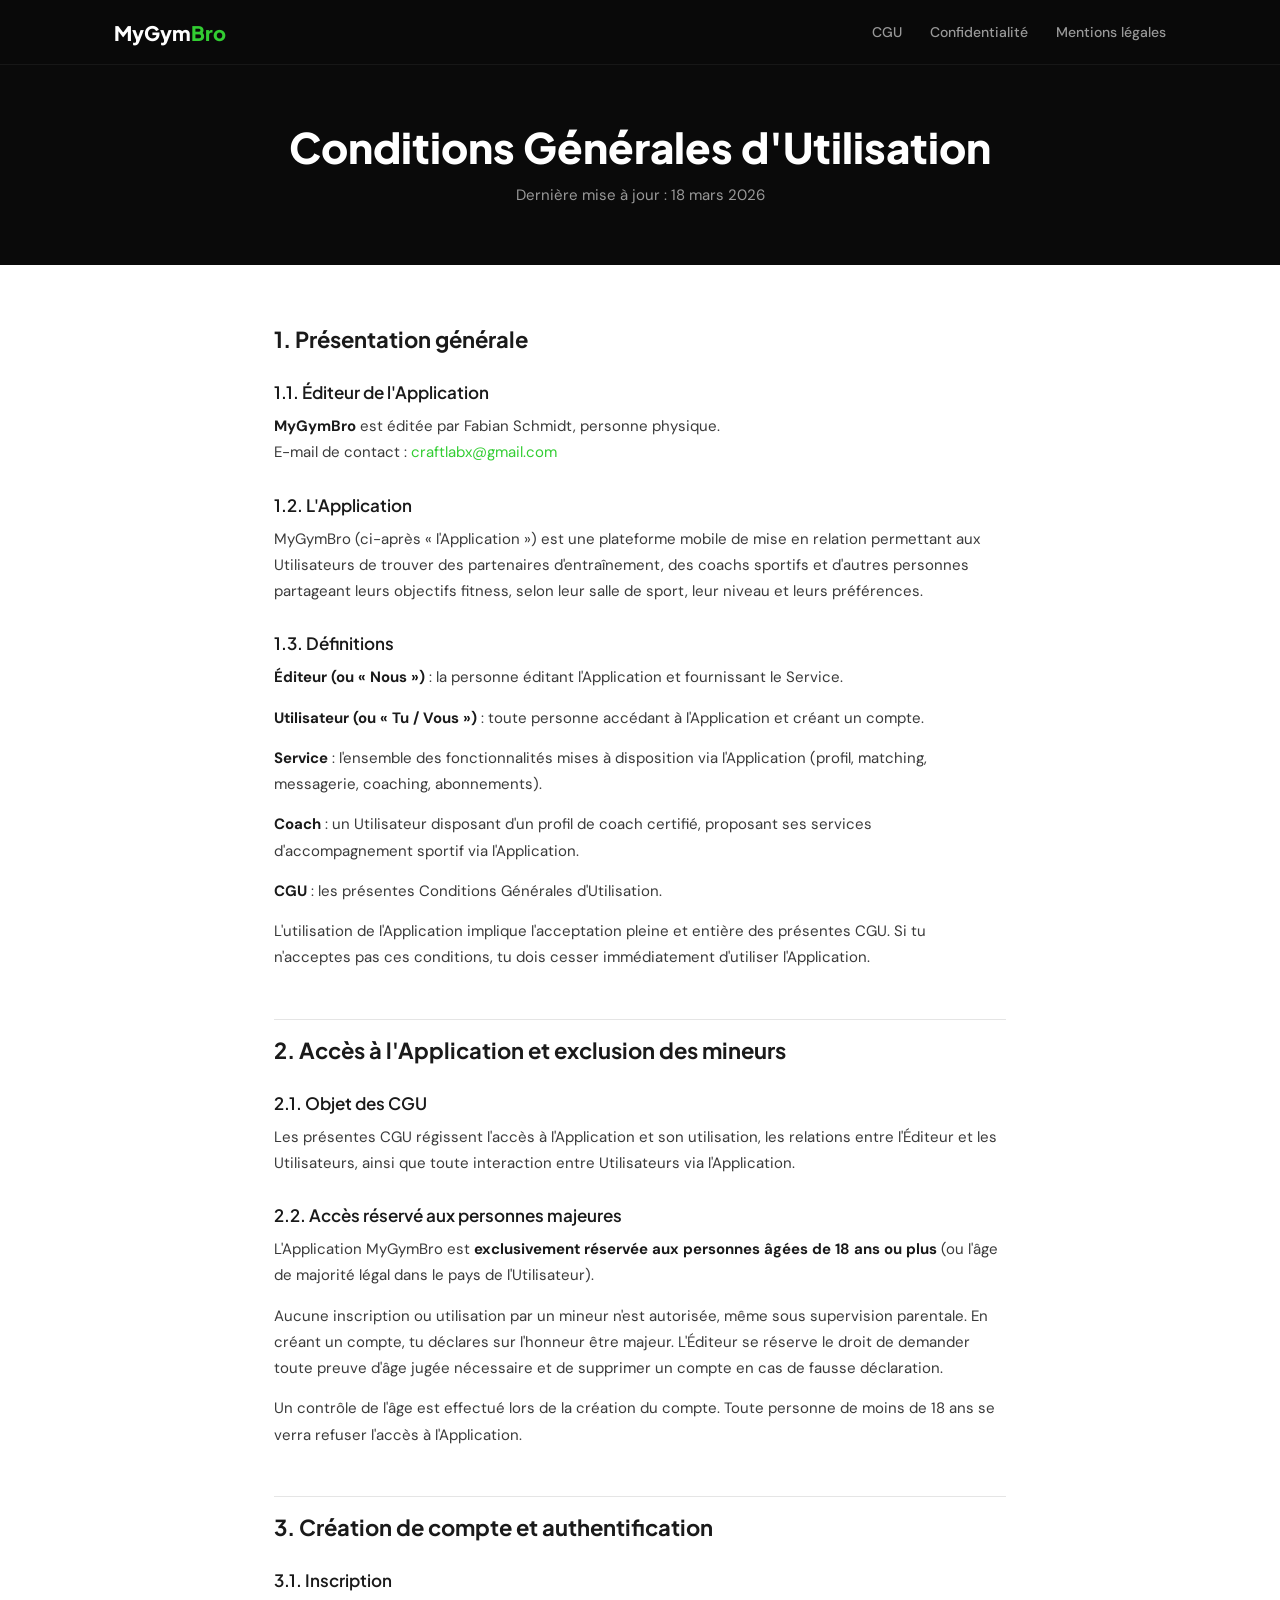
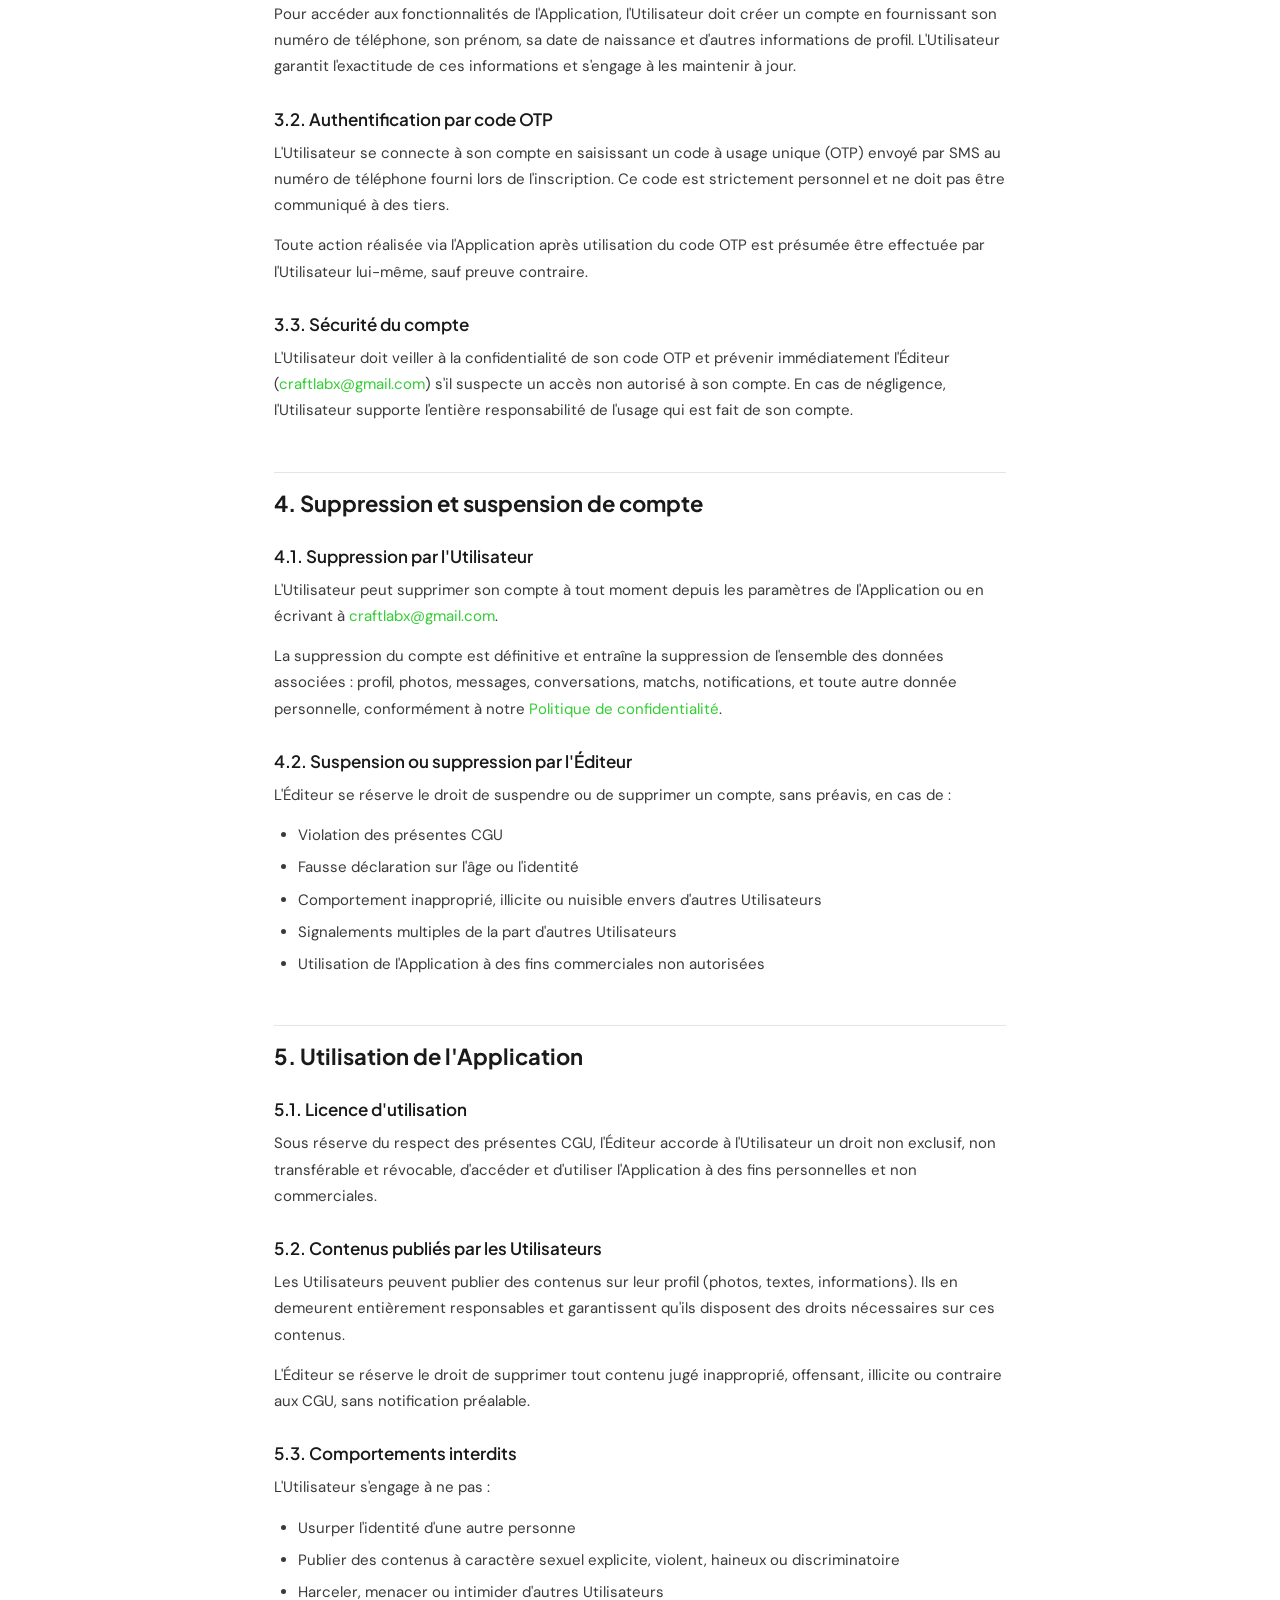
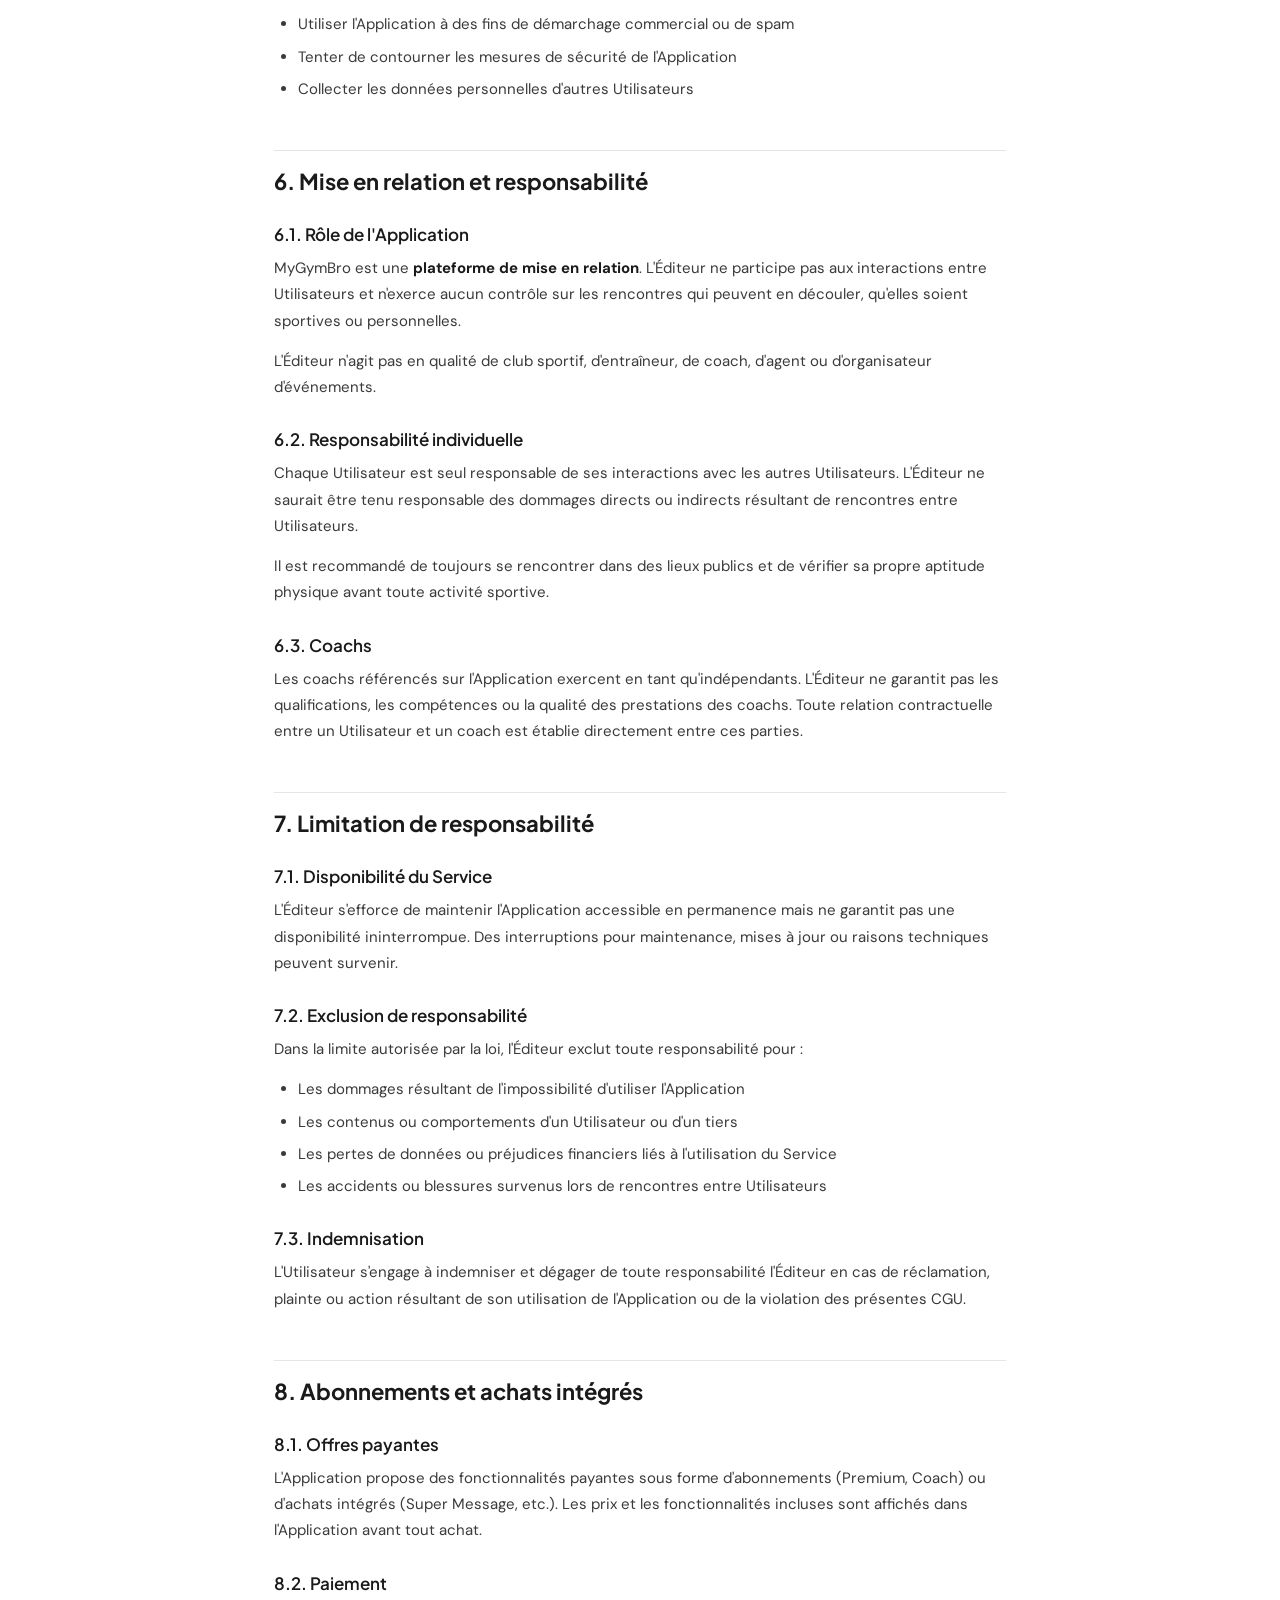
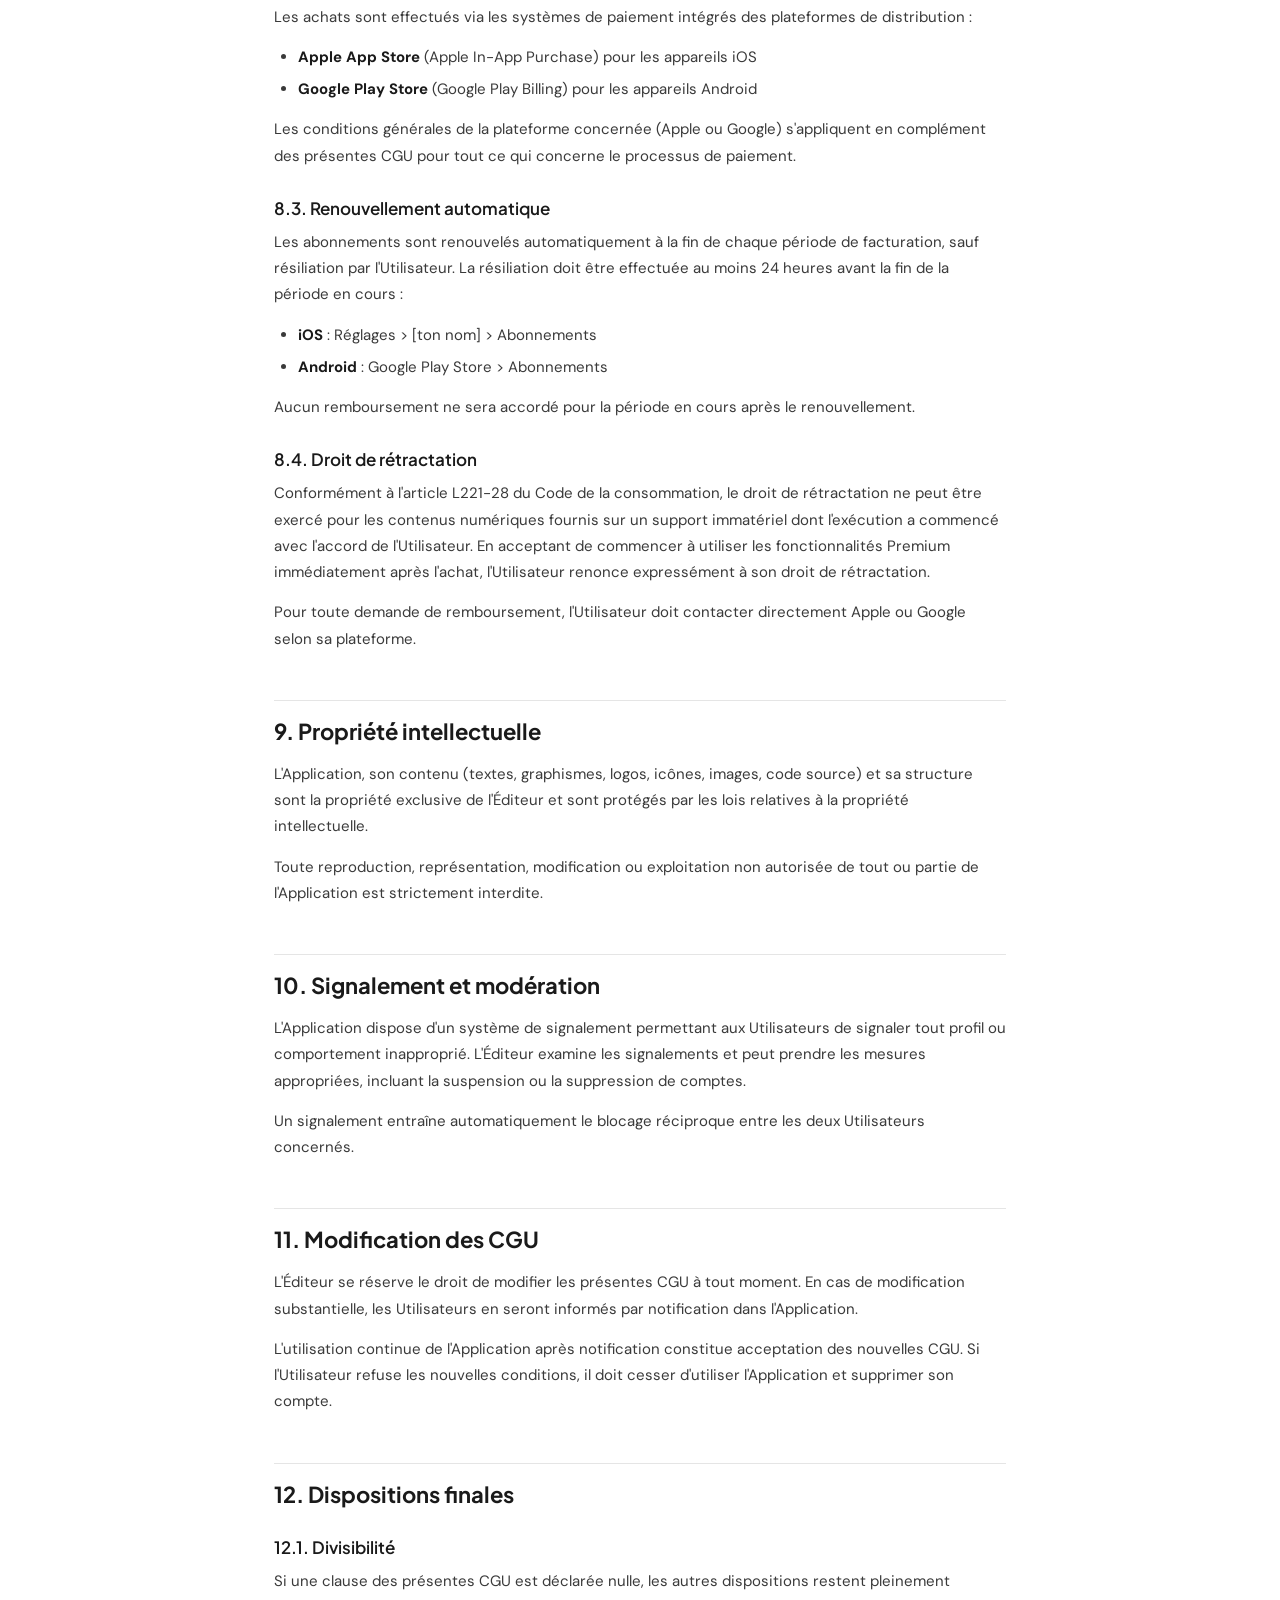
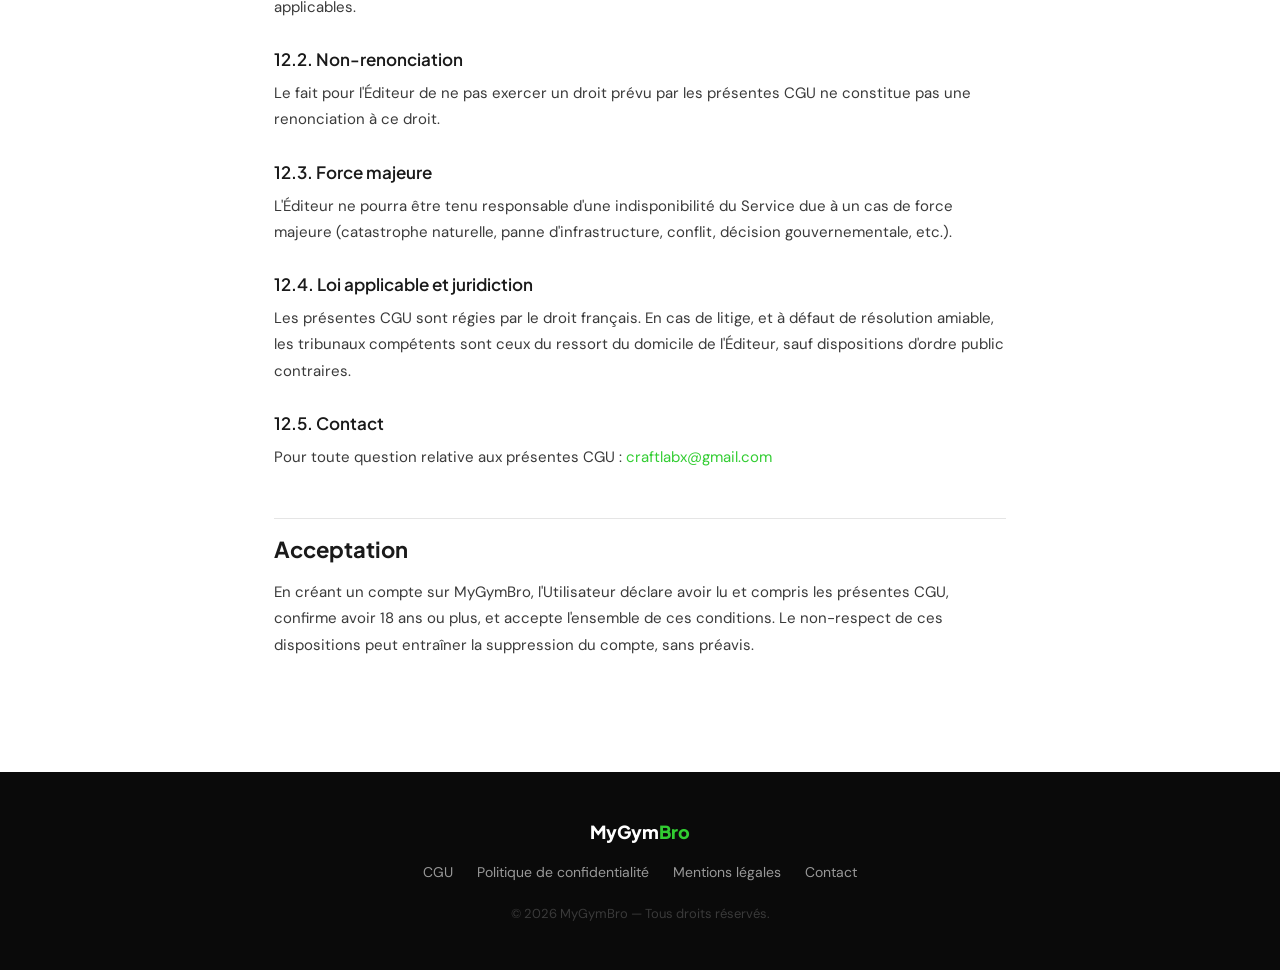
==== cgu.html @ d59c0b97 "feat: site mygymbro.fr" ====
<!DOCTYPE html>
<html lang="fr">
<head>
  <meta charset="UTF-8">
  <meta name="viewport" content="width=device-width, initial-scale=1.0">
  <title>Conditions Générales d'Utilisation — MyGymBro</title>
  <meta name="description" content="Conditions Générales d'Utilisation de l'application MyGymBro.">
  <link rel="preconnect" href="https://fonts.googleapis.com">
  <link rel="preconnect" href="https://fonts.gstatic.com" crossorigin>
  <link href="https://fonts.googleapis.com/css2?family=DM+Sans:ital,opsz,wght@0,9..40,300..700;1,9..40,300..700&family=Plus+Jakarta+Sans:wght@600;700;800&display=swap" rel="stylesheet">
  <style>
    *, *::before, *::after { margin: 0; padding: 0; box-sizing: border-box; }
    :root {
      --green: #32CD32;
      --black: #0A0A0A;
      --gray-900: #1A1A1A;
      --gray-700: #3A3A3A;
      --gray-400: #999;
      --gray-200: #E5E5E5;
      --gray-100: #F5F5F5;
      --white: #FFFFFF;
      --font-display: 'Plus Jakarta Sans', sans-serif;
      --font-body: 'DM Sans', sans-serif;
    }
    body { font-family: var(--font-body); color: var(--gray-900); background: var(--white); -webkit-font-smoothing: antialiased; }

    nav { position: fixed; top: 0; left: 0; right: 0; z-index: 100; background: rgba(10,10,10,0.95); backdrop-filter: blur(12px); border-bottom: 1px solid rgba(255,255,255,0.06); }
    .nav-inner { max-width: 1100px; margin: 0 auto; padding: 0 24px; height: 64px; display: flex; align-items: center; justify-content: space-between; }
    .logo { font-family: var(--font-display); font-weight: 800; font-size: 20px; color: var(--white); text-decoration: none; }
    .logo span { color: var(--green); }
    .nav-links { display: flex; gap: 28px; }
    .nav-links a { color: var(--gray-400); text-decoration: none; font-size: 14px; font-weight: 500; transition: color 0.2s; }
    .nav-links a:hover { color: var(--white); }

    .page-header { background: var(--black); padding: 120px 24px 60px; text-align: center; }
    .page-header h1 { font-family: var(--font-display); font-weight: 800; font-size: clamp(28px, 5vw, 42px); color: var(--white); }
    .page-header p { color: var(--gray-400); margin-top: 12px; font-size: 15px; }

    .content { max-width: 780px; margin: 0 auto; padding: 60px 24px 100px; }
    .content h2 { font-family: var(--font-display); font-weight: 700; font-size: 22px; margin: 48px 0 16px; padding-top: 16px; border-top: 1px solid var(--gray-200); }
    .content h2:first-of-type { margin-top: 0; border-top: none; padding-top: 0; }
    .content h3 { font-family: var(--font-display); font-weight: 600; font-size: 17px; margin: 28px 0 10px; }
    .content p { font-size: 15px; line-height: 1.75; color: var(--gray-700); margin-bottom: 14px; }
    .content ul, .content ol { margin: 10px 0 14px 24px; }
    .content li { font-size: 15px; line-height: 1.75; color: var(--gray-700); margin-bottom: 6px; }
    .content strong { color: var(--gray-900); }
    .content a { color: var(--green); text-decoration: none; }
    .content a:hover { text-decoration: underline; }

    footer { background: var(--black); padding: 48px 24px; text-align: center; }
    .footer-inner { max-width: 1100px; margin: 0 auto; }
    .footer-logo { font-family: var(--font-display); font-weight: 800; font-size: 18px; color: var(--white); margin-bottom: 20px; }
    .footer-logo span { color: var(--green); }
    .footer-links { display: flex; gap: 24px; justify-content: center; flex-wrap: wrap; margin-bottom: 24px; }
    .footer-links a { color: var(--gray-400); text-decoration: none; font-size: 14px; transition: color 0.2s; }
    .footer-links a:hover { color: var(--white); }
    .footer-copy { color: var(--gray-700); font-size: 13px; }

    @media (max-width: 600px) { .nav-links { gap: 16px; } .nav-links a { font-size: 13px; } }
  </style>
</head>
<body>

  <nav>
    <div class="nav-inner">
      <a href="/" class="logo">MyGym<span>Bro</span></a>
      <div class="nav-links">
        <a href="/cgu">CGU</a>
        <a href="/politique-confidentialite">Confidentialité</a>
        <a href="/mentions-legales">Mentions légales</a>
      </div>
    </div>
  </nav>

  <div class="page-header">
    <h1>Conditions Générales d'Utilisation</h1>
    <p>Dernière mise à jour : 18 mars 2026</p>
  </div>

  <div class="content">

    <h2>1. Présentation générale</h2>

    <h3>1.1. Éditeur de l'Application</h3>
    <p><strong>MyGymBro</strong> est éditée par Fabian Schmidt, personne physique.<br>
    E-mail de contact : <a href="mailto:craftlabx@gmail.com">craftlabx@gmail.com</a></p>

    <h3>1.2. L'Application</h3>
    <p>MyGymBro (ci-après « l'Application ») est une plateforme mobile de mise en relation permettant aux Utilisateurs de trouver des partenaires d'entraînement, des coachs sportifs et d'autres personnes partageant leurs objectifs fitness, selon leur salle de sport, leur niveau et leurs préférences.</p>

    <h3>1.3. Définitions</h3>
    <p><strong>Éditeur (ou « Nous »)</strong> : la personne éditant l'Application et fournissant le Service.</p>
    <p><strong>Utilisateur (ou « Tu / Vous »)</strong> : toute personne accédant à l'Application et créant un compte.</p>
    <p><strong>Service</strong> : l'ensemble des fonctionnalités mises à disposition via l'Application (profil, matching, messagerie, coaching, abonnements).</p>
    <p><strong>Coach</strong> : un Utilisateur disposant d'un profil de coach certifié, proposant ses services d'accompagnement sportif via l'Application.</p>
    <p><strong>CGU</strong> : les présentes Conditions Générales d'Utilisation.</p>
    <p>L'utilisation de l'Application implique l'acceptation pleine et entière des présentes CGU. Si tu n'acceptes pas ces conditions, tu dois cesser immédiatement d'utiliser l'Application.</p>

    <h2>2. Accès à l'Application et exclusion des mineurs</h2>

    <h3>2.1. Objet des CGU</h3>
    <p>Les présentes CGU régissent l'accès à l'Application et son utilisation, les relations entre l'Éditeur et les Utilisateurs, ainsi que toute interaction entre Utilisateurs via l'Application.</p>

    <h3>2.2. Accès réservé aux personnes majeures</h3>
    <p>L'Application MyGymBro est <strong>exclusivement réservée aux personnes âgées de 18 ans ou plus</strong> (ou l'âge de majorité légal dans le pays de l'Utilisateur).</p>
    <p>Aucune inscription ou utilisation par un mineur n'est autorisée, même sous supervision parentale. En créant un compte, tu déclares sur l'honneur être majeur. L'Éditeur se réserve le droit de demander toute preuve d'âge jugée nécessaire et de supprimer un compte en cas de fausse déclaration.</p>
    <p>Un contrôle de l'âge est effectué lors de la création du compte. Toute personne de moins de 18 ans se verra refuser l'accès à l'Application.</p>

    <h2>3. Création de compte et authentification</h2>

    <h3>3.1. Inscription</h3>
    <p>Pour accéder aux fonctionnalités de l'Application, l'Utilisateur doit créer un compte en fournissant son numéro de téléphone, son prénom, sa date de naissance et d'autres informations de profil. L'Utilisateur garantit l'exactitude de ces informations et s'engage à les maintenir à jour.</p>

    <h3>3.2. Authentification par code OTP</h3>
    <p>L'Utilisateur se connecte à son compte en saisissant un code à usage unique (OTP) envoyé par SMS au numéro de téléphone fourni lors de l'inscription. Ce code est strictement personnel et ne doit pas être communiqué à des tiers.</p>
    <p>Toute action réalisée via l'Application après utilisation du code OTP est présumée être effectuée par l'Utilisateur lui-même, sauf preuve contraire.</p>

    <h3>3.3. Sécurité du compte</h3>
    <p>L'Utilisateur doit veiller à la confidentialité de son code OTP et prévenir immédiatement l'Éditeur (<a href="mailto:craftlabx@gmail.com">craftlabx@gmail.com</a>) s'il suspecte un accès non autorisé à son compte. En cas de négligence, l'Utilisateur supporte l'entière responsabilité de l'usage qui est fait de son compte.</p>

    <h2>4. Suppression et suspension de compte</h2>

    <h3>4.1. Suppression par l'Utilisateur</h3>
    <p>L'Utilisateur peut supprimer son compte à tout moment depuis les paramètres de l'Application ou en écrivant à <a href="mailto:craftlabx@gmail.com">craftlabx@gmail.com</a>.</p>
    <p>La suppression du compte est définitive et entraîne la suppression de l'ensemble des données associées : profil, photos, messages, conversations, matchs, notifications, et toute autre donnée personnelle, conformément à notre <a href="/politique-confidentialite">Politique de confidentialité</a>.</p>

    <h3>4.2. Suspension ou suppression par l'Éditeur</h3>
    <p>L'Éditeur se réserve le droit de suspendre ou de supprimer un compte, sans préavis, en cas de :</p>
    <ul>
      <li>Violation des présentes CGU</li>
      <li>Fausse déclaration sur l'âge ou l'identité</li>
      <li>Comportement inapproprié, illicite ou nuisible envers d'autres Utilisateurs</li>
      <li>Signalements multiples de la part d'autres Utilisateurs</li>
      <li>Utilisation de l'Application à des fins commerciales non autorisées</li>
    </ul>

    <h2>5. Utilisation de l'Application</h2>

    <h3>5.1. Licence d'utilisation</h3>
    <p>Sous réserve du respect des présentes CGU, l'Éditeur accorde à l'Utilisateur un droit non exclusif, non transférable et révocable, d'accéder et d'utiliser l'Application à des fins personnelles et non commerciales.</p>

    <h3>5.2. Contenus publiés par les Utilisateurs</h3>
    <p>Les Utilisateurs peuvent publier des contenus sur leur profil (photos, textes, informations). Ils en demeurent entièrement responsables et garantissent qu'ils disposent des droits nécessaires sur ces contenus.</p>
    <p>L'Éditeur se réserve le droit de supprimer tout contenu jugé inapproprié, offensant, illicite ou contraire aux CGU, sans notification préalable.</p>

    <h3>5.3. Comportements interdits</h3>
    <p>L'Utilisateur s'engage à ne pas :</p>
    <ul>
      <li>Usurper l'identité d'une autre personne</li>
      <li>Publier des contenus à caractère sexuel explicite, violent, haineux ou discriminatoire</li>
      <li>Harceler, menacer ou intimider d'autres Utilisateurs</li>
      <li>Utiliser l'Application à des fins de démarchage commercial ou de spam</li>
      <li>Tenter de contourner les mesures de sécurité de l'Application</li>
      <li>Collecter les données personnelles d'autres Utilisateurs</li>
    </ul>

    <h2>6. Mise en relation et responsabilité</h2>

    <h3>6.1. Rôle de l'Application</h3>
    <p>MyGymBro est une <strong>plateforme de mise en relation</strong>. L'Éditeur ne participe pas aux interactions entre Utilisateurs et n'exerce aucun contrôle sur les rencontres qui peuvent en découler, qu'elles soient sportives ou personnelles.</p>
    <p>L'Éditeur n'agit pas en qualité de club sportif, d'entraîneur, de coach, d'agent ou d'organisateur d'événements.</p>

    <h3>6.2. Responsabilité individuelle</h3>
    <p>Chaque Utilisateur est seul responsable de ses interactions avec les autres Utilisateurs. L'Éditeur ne saurait être tenu responsable des dommages directs ou indirects résultant de rencontres entre Utilisateurs.</p>
    <p>Il est recommandé de toujours se rencontrer dans des lieux publics et de vérifier sa propre aptitude physique avant toute activité sportive.</p>

    <h3>6.3. Coachs</h3>
    <p>Les coachs référencés sur l'Application exercent en tant qu'indépendants. L'Éditeur ne garantit pas les qualifications, les compétences ou la qualité des prestations des coachs. Toute relation contractuelle entre un Utilisateur et un coach est établie directement entre ces parties.</p>

    <h2>7. Limitation de responsabilité</h2>

    <h3>7.1. Disponibilité du Service</h3>
    <p>L'Éditeur s'efforce de maintenir l'Application accessible en permanence mais ne garantit pas une disponibilité ininterrompue. Des interruptions pour maintenance, mises à jour ou raisons techniques peuvent survenir.</p>

    <h3>7.2. Exclusion de responsabilité</h3>
    <p>Dans la limite autorisée par la loi, l'Éditeur exclut toute responsabilité pour :</p>
    <ul>
      <li>Les dommages résultant de l'impossibilité d'utiliser l'Application</li>
      <li>Les contenus ou comportements d'un Utilisateur ou d'un tiers</li>
      <li>Les pertes de données ou préjudices financiers liés à l'utilisation du Service</li>
      <li>Les accidents ou blessures survenus lors de rencontres entre Utilisateurs</li>
    </ul>

    <h3>7.3. Indemnisation</h3>
    <p>L'Utilisateur s'engage à indemniser et dégager de toute responsabilité l'Éditeur en cas de réclamation, plainte ou action résultant de son utilisation de l'Application ou de la violation des présentes CGU.</p>

    <h2>8. Abonnements et achats intégrés</h2>

    <h3>8.1. Offres payantes</h3>
    <p>L'Application propose des fonctionnalités payantes sous forme d'abonnements (Premium, Coach) ou d'achats intégrés (Super Message, etc.). Les prix et les fonctionnalités incluses sont affichés dans l'Application avant tout achat.</p>

    <h3>8.2. Paiement</h3>
    <p>Les achats sont effectués via les systèmes de paiement intégrés des plateformes de distribution :</p>
    <ul>
      <li><strong>Apple App Store</strong> (Apple In-App Purchase) pour les appareils iOS</li>
      <li><strong>Google Play Store</strong> (Google Play Billing) pour les appareils Android</li>
    </ul>
    <p>Les conditions générales de la plateforme concernée (Apple ou Google) s'appliquent en complément des présentes CGU pour tout ce qui concerne le processus de paiement.</p>

    <h3>8.3. Renouvellement automatique</h3>
    <p>Les abonnements sont renouvelés automatiquement à la fin de chaque période de facturation, sauf résiliation par l'Utilisateur. La résiliation doit être effectuée au moins 24 heures avant la fin de la période en cours :</p>
    <ul>
      <li><strong>iOS</strong> : Réglages > [ton nom] > Abonnements</li>
      <li><strong>Android</strong> : Google Play Store > Abonnements</li>
    </ul>
    <p>Aucun remboursement ne sera accordé pour la période en cours après le renouvellement.</p>

    <h3>8.4. Droit de rétractation</h3>
    <p>Conformément à l'article L221-28 du Code de la consommation, le droit de rétractation ne peut être exercé pour les contenus numériques fournis sur un support immatériel dont l'exécution a commencé avec l'accord de l'Utilisateur. En acceptant de commencer à utiliser les fonctionnalités Premium immédiatement après l'achat, l'Utilisateur renonce expressément à son droit de rétractation.</p>
    <p>Pour toute demande de remboursement, l'Utilisateur doit contacter directement Apple ou Google selon sa plateforme.</p>

    <h2>9. Propriété intellectuelle</h2>
    <p>L'Application, son contenu (textes, graphismes, logos, icônes, images, code source) et sa structure sont la propriété exclusive de l'Éditeur et sont protégés par les lois relatives à la propriété intellectuelle.</p>
    <p>Toute reproduction, représentation, modification ou exploitation non autorisée de tout ou partie de l'Application est strictement interdite.</p>

    <h2>10. Signalement et modération</h2>
    <p>L'Application dispose d'un système de signalement permettant aux Utilisateurs de signaler tout profil ou comportement inapproprié. L'Éditeur examine les signalements et peut prendre les mesures appropriées, incluant la suspension ou la suppression de comptes.</p>
    <p>Un signalement entraîne automatiquement le blocage réciproque entre les deux Utilisateurs concernés.</p>

    <h2>11. Modification des CGU</h2>
    <p>L'Éditeur se réserve le droit de modifier les présentes CGU à tout moment. En cas de modification substantielle, les Utilisateurs en seront informés par notification dans l'Application.</p>
    <p>L'utilisation continue de l'Application après notification constitue acceptation des nouvelles CGU. Si l'Utilisateur refuse les nouvelles conditions, il doit cesser d'utiliser l'Application et supprimer son compte.</p>

    <h2>12. Dispositions finales</h2>

    <h3>12.1. Divisibilité</h3>
    <p>Si une clause des présentes CGU est déclarée nulle, les autres dispositions restent pleinement applicables.</p>

    <h3>12.2. Non-renonciation</h3>
    <p>Le fait pour l'Éditeur de ne pas exercer un droit prévu par les présentes CGU ne constitue pas une renonciation à ce droit.</p>

    <h3>12.3. Force majeure</h3>
    <p>L'Éditeur ne pourra être tenu responsable d'une indisponibilité du Service due à un cas de force majeure (catastrophe naturelle, panne d'infrastructure, conflit, décision gouvernementale, etc.).</p>

    <h3>12.4. Loi applicable et juridiction</h3>
    <p>Les présentes CGU sont régies par le droit français. En cas de litige, et à défaut de résolution amiable, les tribunaux compétents sont ceux du ressort du domicile de l'Éditeur, sauf dispositions d'ordre public contraires.</p>

    <h3>12.5. Contact</h3>
    <p>Pour toute question relative aux présentes CGU : <a href="mailto:craftlabx@gmail.com">craftlabx@gmail.com</a></p>

    <h2>Acceptation</h2>
    <p>En créant un compte sur MyGymBro, l'Utilisateur déclare avoir lu et compris les présentes CGU, confirme avoir 18 ans ou plus, et accepte l'ensemble de ces conditions. Le non-respect de ces dispositions peut entraîner la suppression du compte, sans préavis.</p>

  </div>

  <footer>
    <div class="footer-inner">
      <div class="footer-logo">MyGym<span>Bro</span></div>
      <div class="footer-links">
        <a href="/cgu">CGU</a>
        <a href="/politique-confidentialite">Politique de confidentialité</a>
        <a href="/mentions-legales">Mentions légales</a>
        <a href="mailto:craftlabx@gmail.com">Contact</a>
      </div>
      <p class="footer-copy">© 2026 MyGymBro — Tous droits réservés.</p>
    </div>
  </footer>

</body>
</html>
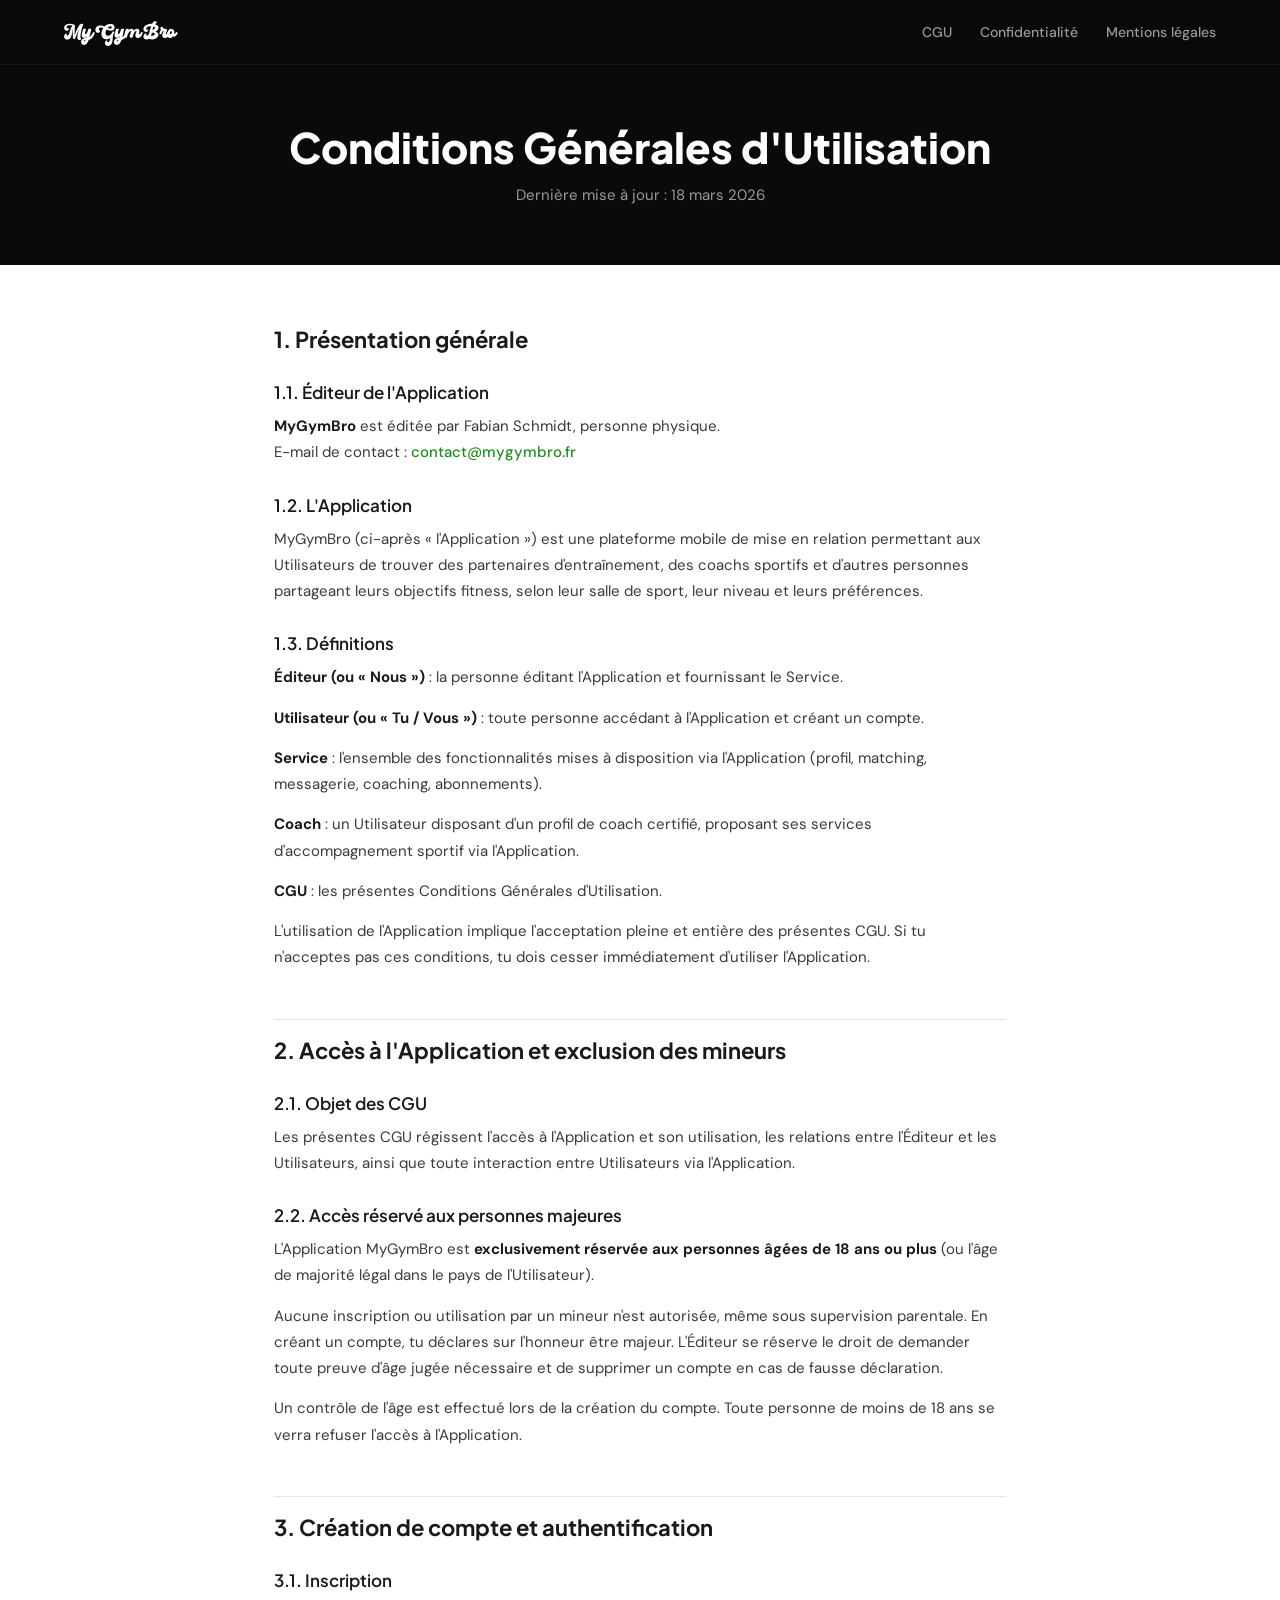
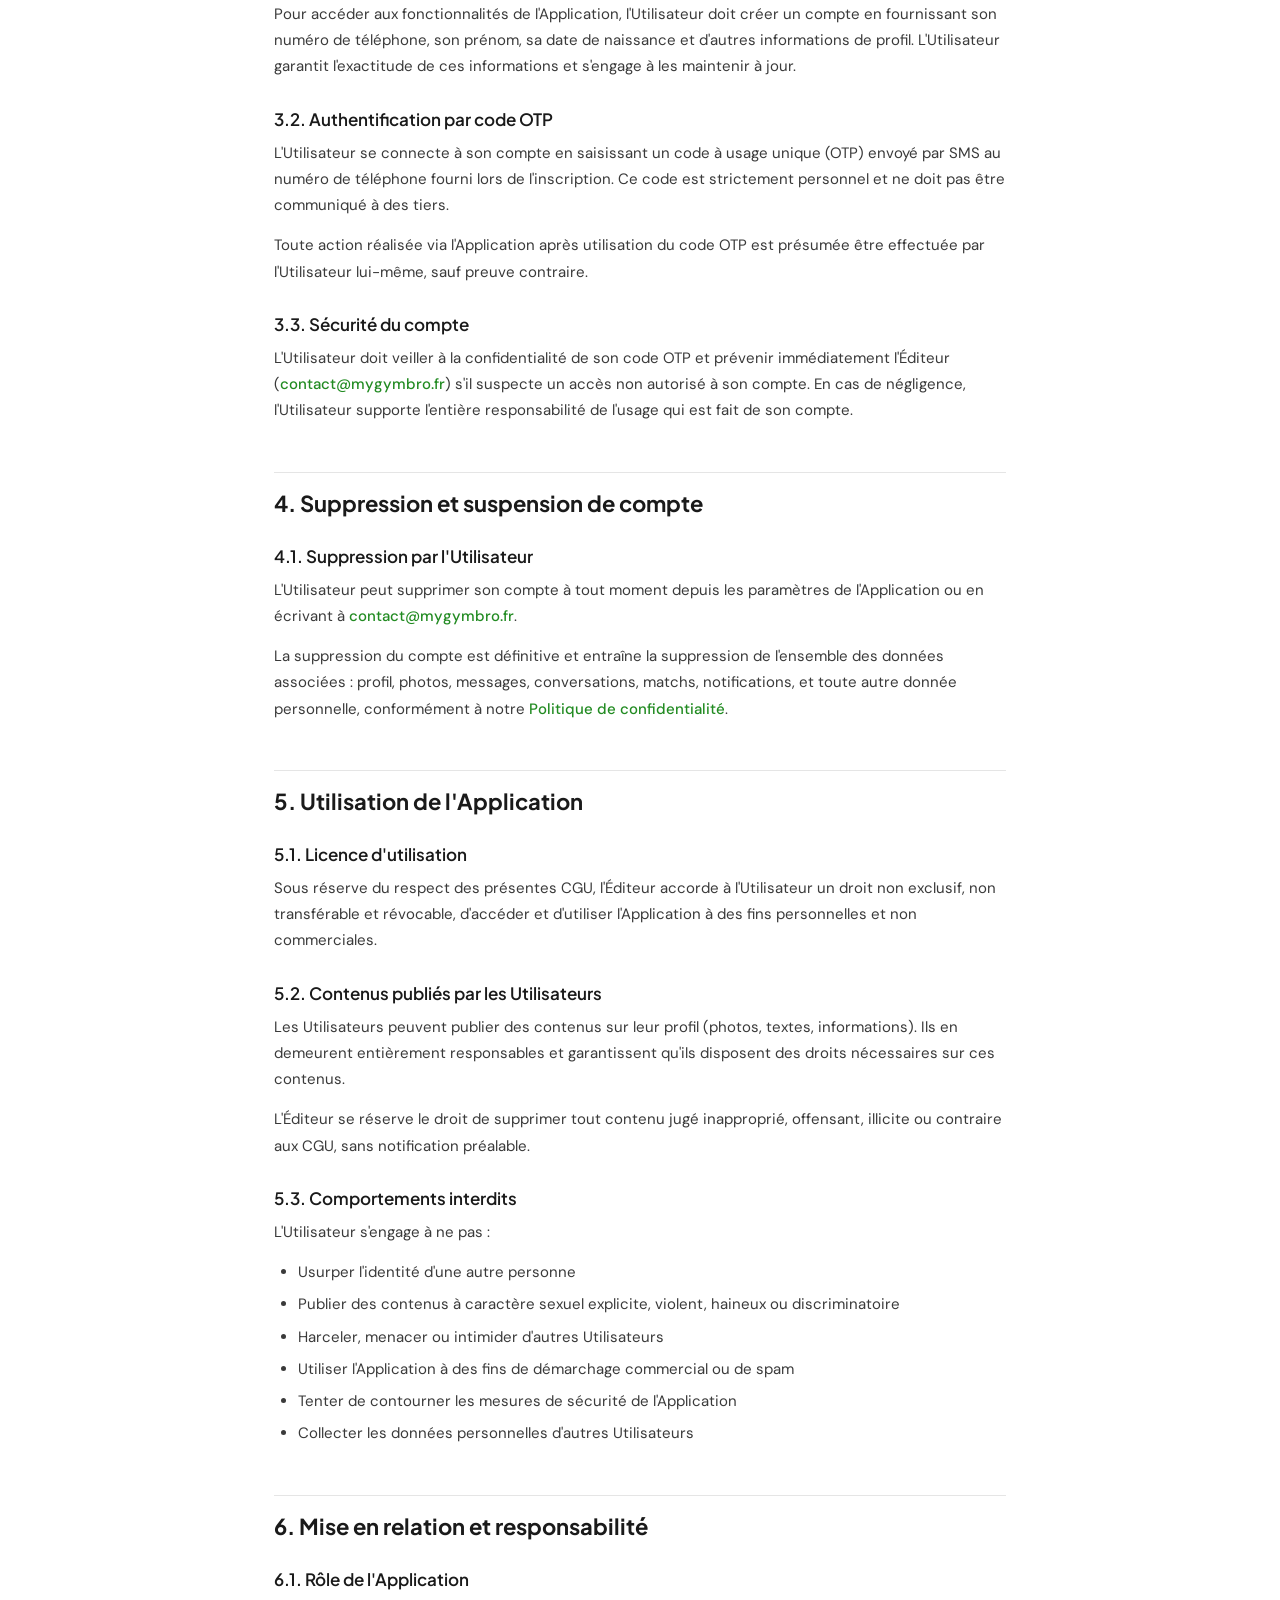
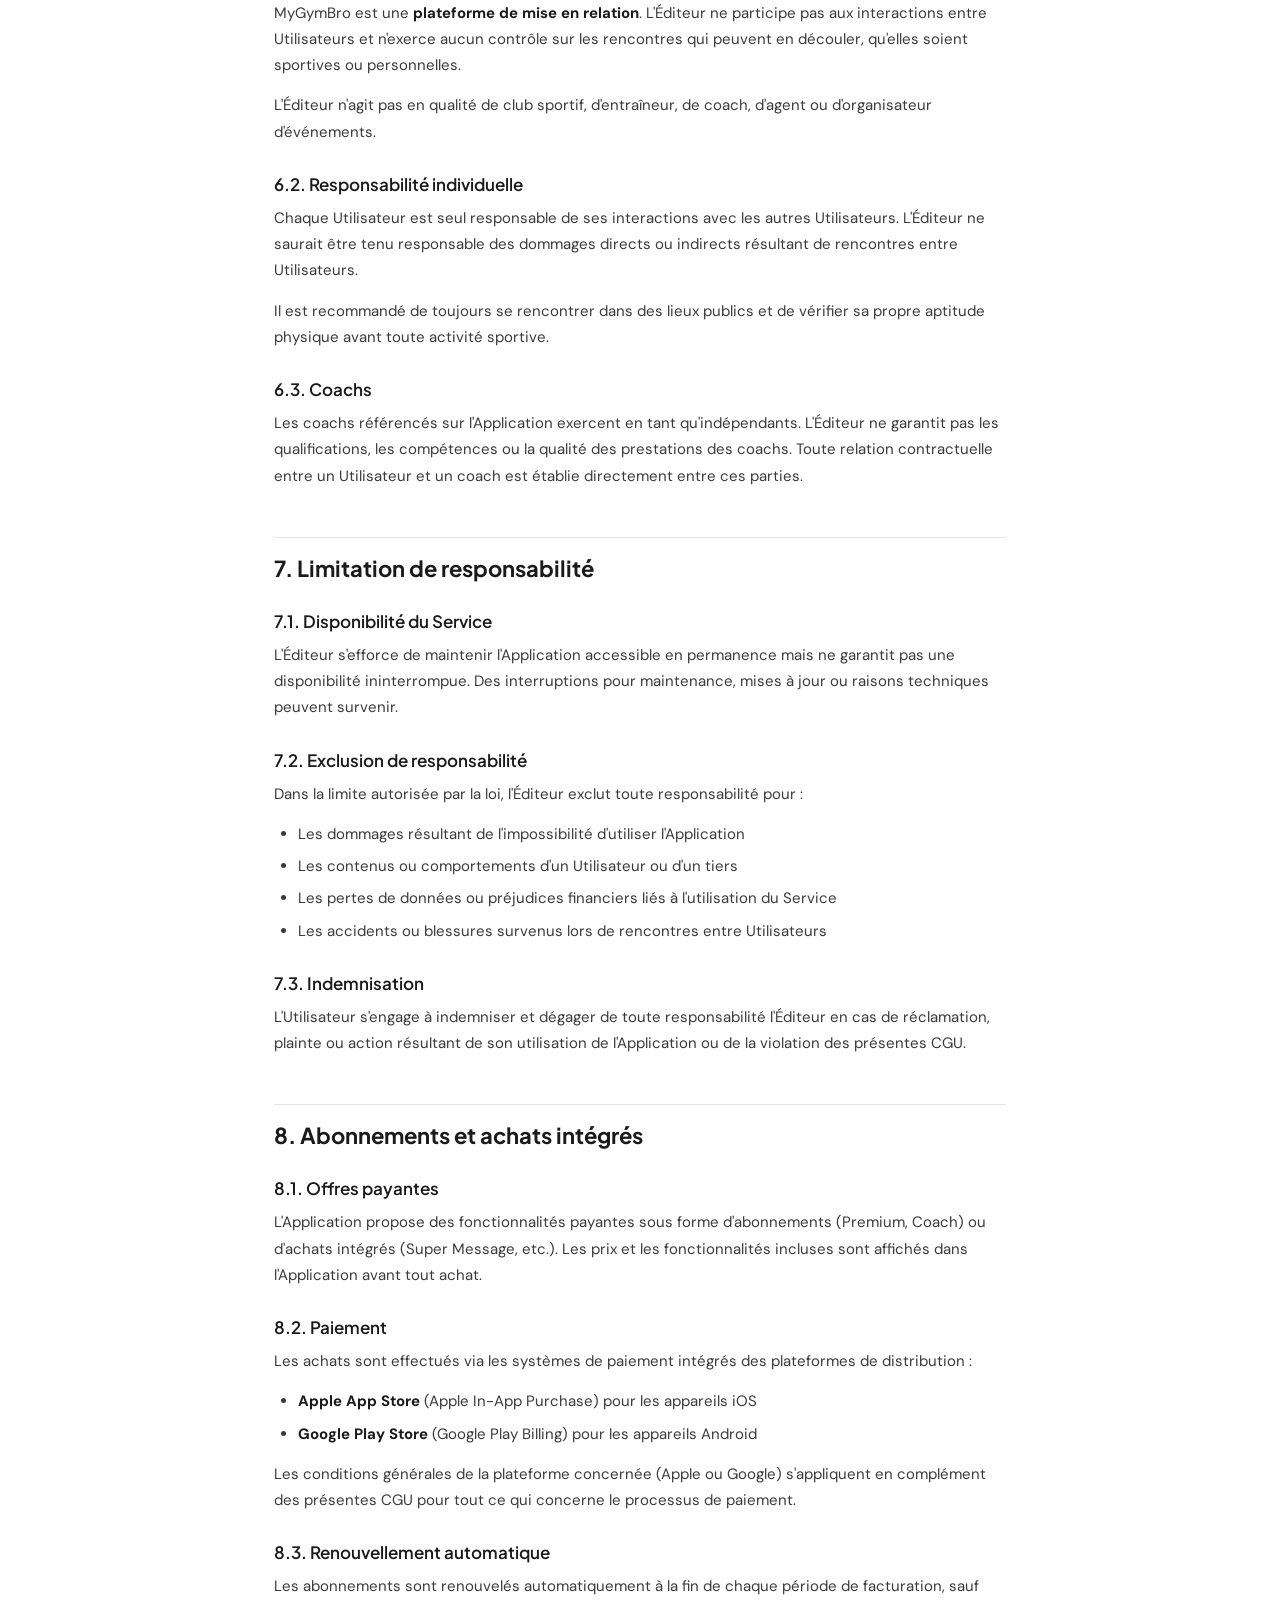
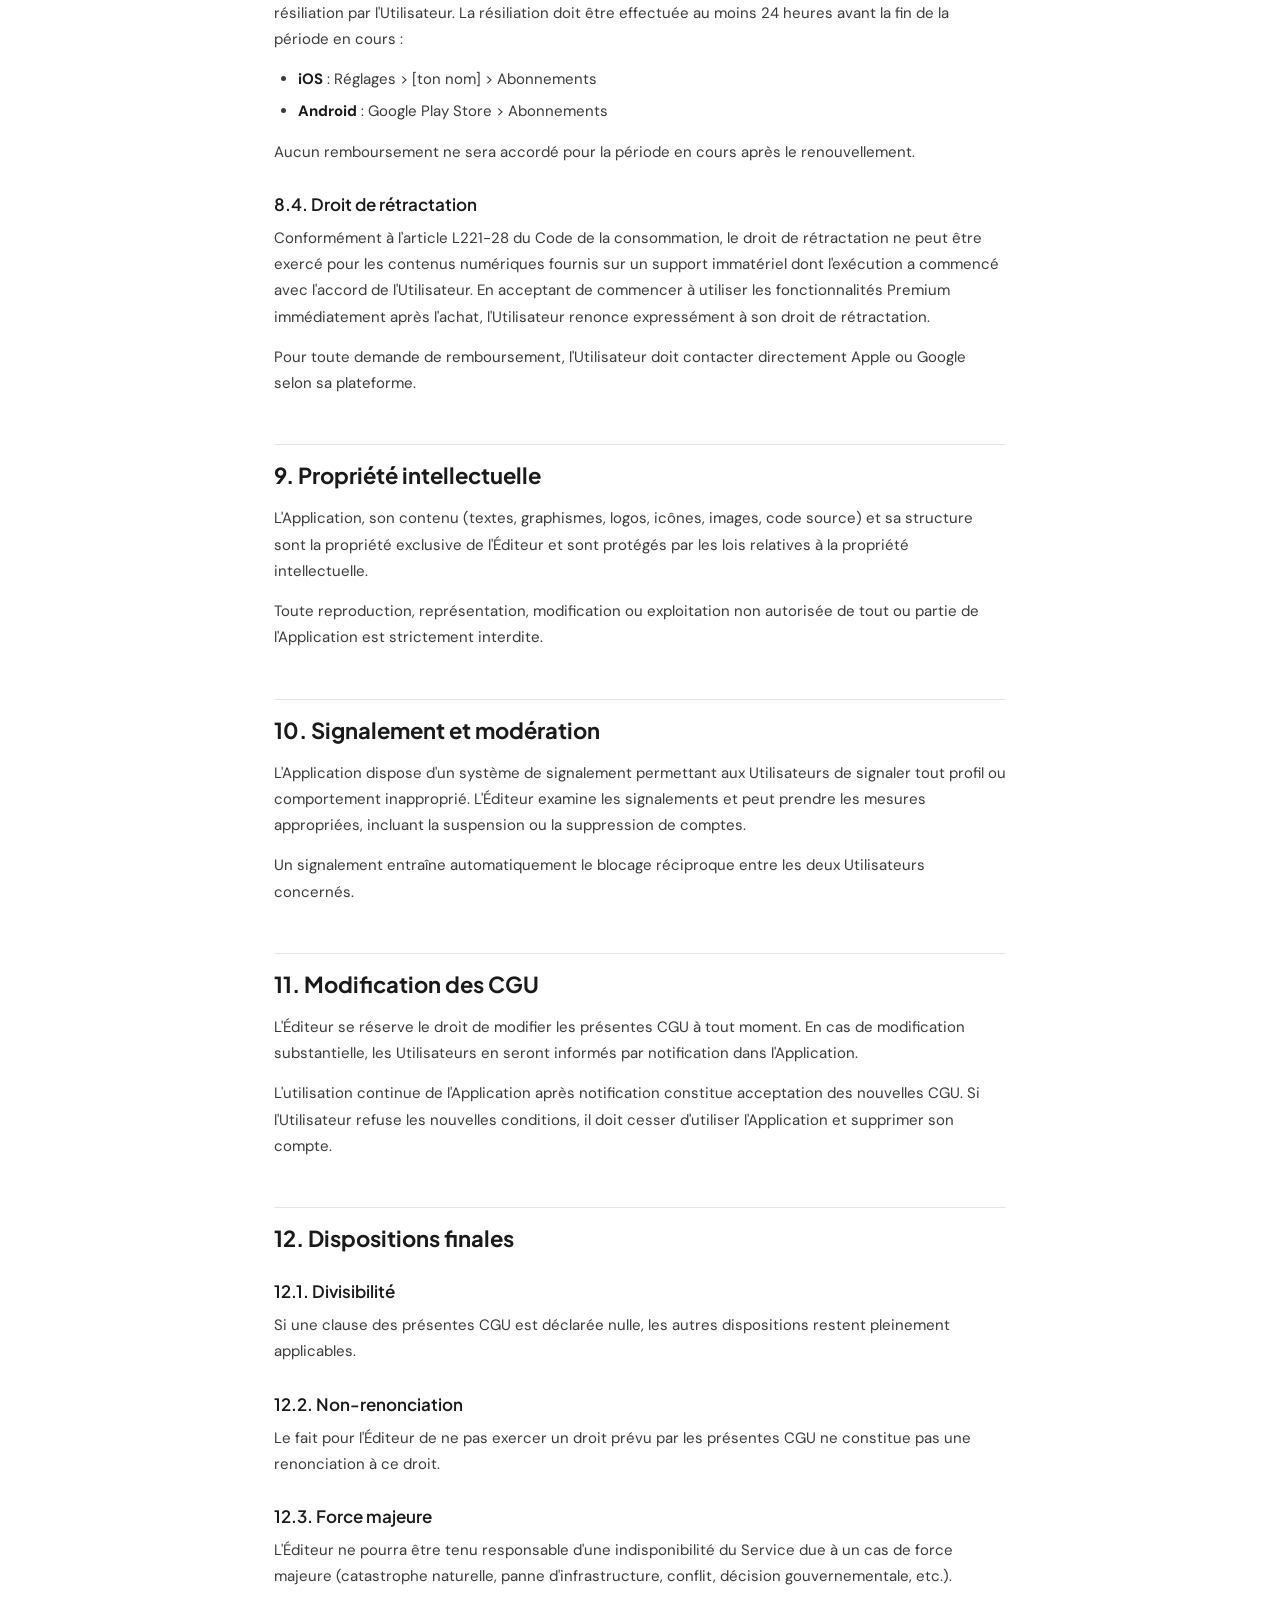
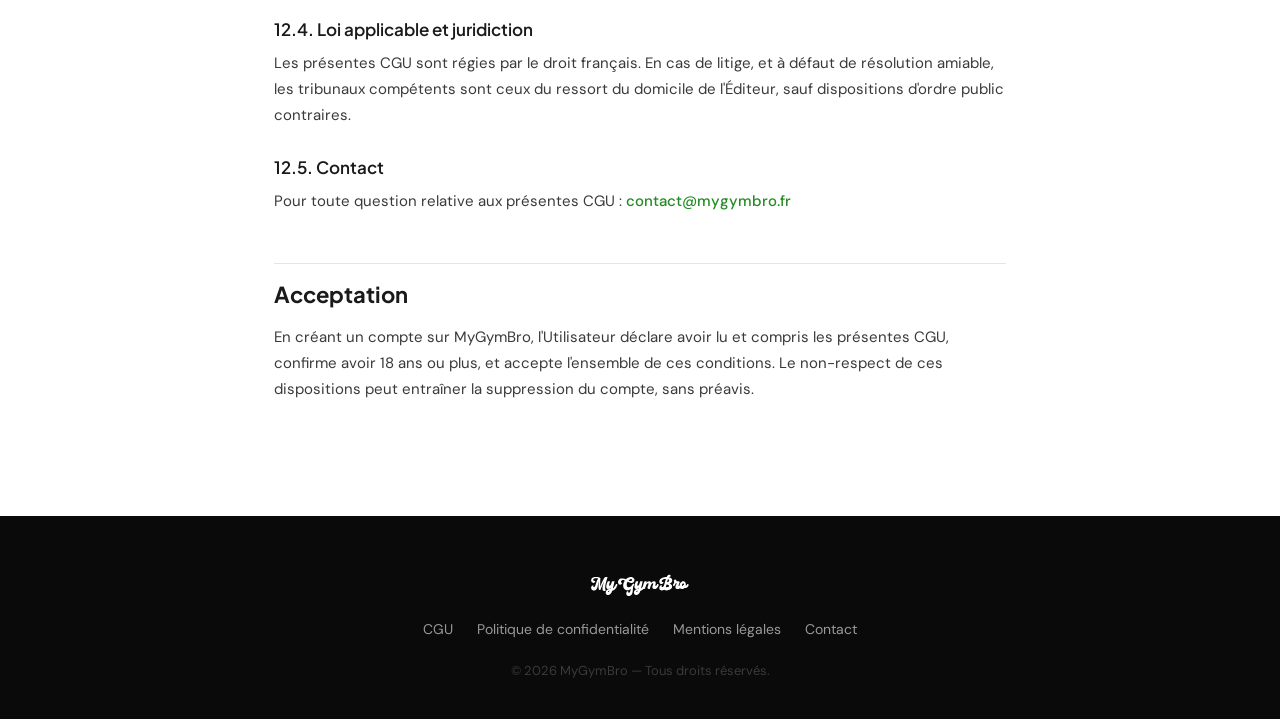
==== commit c3497fe7: "feat: refonte complète de la landing page en vitrine premium animée - nouvelle landing page 5 sectio" ====
--- a/cgu.html
+++ b/cgu.html
@@ -5,69 +5,26 @@
   <meta name="viewport" content="width=device-width, initial-scale=1.0">
   <title>Conditions Générales d'Utilisation — MyGymBro</title>
   <meta name="description" content="Conditions Générales d'Utilisation de l'application MyGymBro.">
+  <link rel="icon" href="assets/favicon.svg" type="image/svg+xml">
   <link rel="preconnect" href="https://fonts.googleapis.com">
   <link rel="preconnect" href="https://fonts.gstatic.com" crossorigin>
   <link href="https://fonts.googleapis.com/css2?family=DM+Sans:ital,opsz,wght@0,9..40,300..700;1,9..40,300..700&family=Plus+Jakarta+Sans:wght@600;700;800&display=swap" rel="stylesheet">
-  <style>
-    *, *::before, *::after { margin: 0; padding: 0; box-sizing: border-box; }
-    :root {
-      --green: #32CD32;
-      --black: #0A0A0A;
-      --gray-900: #1A1A1A;
-      --gray-700: #3A3A3A;
-      --gray-400: #999;
-      --gray-200: #E5E5E5;
-      --gray-100: #F5F5F5;
-      --white: #FFFFFF;
-      --font-display: 'Plus Jakarta Sans', sans-serif;
-      --font-body: 'DM Sans', sans-serif;
-    }
-    body { font-family: var(--font-body); color: var(--gray-900); background: var(--white); -webkit-font-smoothing: antialiased; }
-
-    nav { position: fixed; top: 0; left: 0; right: 0; z-index: 100; background: rgba(10,10,10,0.95); backdrop-filter: blur(12px); border-bottom: 1px solid rgba(255,255,255,0.06); }
-    .nav-inner { max-width: 1100px; margin: 0 auto; padding: 0 24px; height: 64px; display: flex; align-items: center; justify-content: space-between; }
-    .logo { font-family: var(--font-display); font-weight: 800; font-size: 20px; color: var(--white); text-decoration: none; }
-    .logo span { color: var(--green); }
-    .nav-links { display: flex; gap: 28px; }
-    .nav-links a { color: var(--gray-400); text-decoration: none; font-size: 14px; font-weight: 500; transition: color 0.2s; }
-    .nav-links a:hover { color: var(--white); }
-
-    .page-header { background: var(--black); padding: 120px 24px 60px; text-align: center; }
-    .page-header h1 { font-family: var(--font-display); font-weight: 800; font-size: clamp(28px, 5vw, 42px); color: var(--white); }
-    .page-header p { color: var(--gray-400); margin-top: 12px; font-size: 15px; }
-
-    .content { max-width: 780px; margin: 0 auto; padding: 60px 24px 100px; }
-    .content h2 { font-family: var(--font-display); font-weight: 700; font-size: 22px; margin: 48px 0 16px; padding-top: 16px; border-top: 1px solid var(--gray-200); }
-    .content h2:first-of-type { margin-top: 0; border-top: none; padding-top: 0; }
-    .content h3 { font-family: var(--font-display); font-weight: 600; font-size: 17px; margin: 28px 0 10px; }
-    .content p { font-size: 15px; line-height: 1.75; color: var(--gray-700); margin-bottom: 14px; }
-    .content ul, .content ol { margin: 10px 0 14px 24px; }
-    .content li { font-size: 15px; line-height: 1.75; color: var(--gray-700); margin-bottom: 6px; }
-    .content strong { color: var(--gray-900); }
-    .content a { color: var(--green); text-decoration: none; }
-    .content a:hover { text-decoration: underline; }
-
-    footer { background: var(--black); padding: 48px 24px; text-align: center; }
-    .footer-inner { max-width: 1100px; margin: 0 auto; }
-    .footer-logo { font-family: var(--font-display); font-weight: 800; font-size: 18px; color: var(--white); margin-bottom: 20px; }
-    .footer-logo span { color: var(--green); }
-    .footer-links { display: flex; gap: 24px; justify-content: center; flex-wrap: wrap; margin-bottom: 24px; }
-    .footer-links a { color: var(--gray-400); text-decoration: none; font-size: 14px; transition: color 0.2s; }
-    .footer-links a:hover { color: var(--white); }
-    .footer-copy { color: var(--gray-700); font-size: 13px; }
-
-    @media (max-width: 600px) { .nav-links { gap: 16px; } .nav-links a { font-size: 13px; } }
-  </style>
+  <link rel="stylesheet" href="styles.css">
 </head>
 <body>
 
-  <nav>
+  <nav aria-label="Navigation principale">
     <div class="nav-inner">
-      <a href="/" class="logo">MyGym<span>Bro</span></a>
+      <a href="/" class="nav-logo">
+        <img src="assets/logo-white.svg" alt="MyGymBro" width="120" height="28">
+      </a>
+      <button class="nav-toggle" aria-label="Ouvrir le menu" aria-expanded="false">
+        <span></span><span></span><span></span>
+      </button>
       <div class="nav-links">
-        <a href="/cgu">CGU</a>
-        <a href="/politique-confidentialite">Confidentialité</a>
-        <a href="/mentions-legales">Mentions légales</a>
+        <a href="/cgu.html">CGU</a>
+        <a href="/politique-confidentialite.html">Confidentialité</a>
+        <a href="/mentions-legales.html">Mentions légales</a>
       </div>
     </div>
   </nav>
@@ -77,13 +34,13 @@
     <p>Dernière mise à jour : 18 mars 2026</p>
   </div>
 
-  <div class="content">
+  <main class="content">
 
     <h2>1. Présentation générale</h2>
 
     <h3>1.1. Éditeur de l'Application</h3>
     <p><strong>MyGymBro</strong> est éditée par Fabian Schmidt, personne physique.<br>
-    E-mail de contact : <a href="mailto:craftlabx@gmail.com">craftlabx@gmail.com</a></p>
+    E-mail de contact : <a href="mailto:contact@mygymbro.fr">contact@mygymbro.fr</a></p>
 
     <h3>1.2. L'Application</h3>
     <p>MyGymBro (ci-après « l'Application ») est une plateforme mobile de mise en relation permettant aux Utilisateurs de trouver des partenaires d'entraînement, des coachs sportifs et d'autres personnes partageant leurs objectifs fitness, selon leur salle de sport, leur niveau et leurs préférences.</p>
@@ -116,23 +73,13 @@
     <p>Toute action réalisée via l'Application après utilisation du code OTP est présumée être effectuée par l'Utilisateur lui-même, sauf preuve contraire.</p>
 
     <h3>3.3. Sécurité du compte</h3>
-    <p>L'Utilisateur doit veiller à la confidentialité de son code OTP et prévenir immédiatement l'Éditeur (<a href="mailto:craftlabx@gmail.com">craftlabx@gmail.com</a>) s'il suspecte un accès non autorisé à son compte. En cas de négligence, l'Utilisateur supporte l'entière responsabilité de l'usage qui est fait de son compte.</p>
+    <p>L'Utilisateur doit veiller à la confidentialité de son code OTP et prévenir immédiatement l'Éditeur (<a href="mailto:contact@mygymbro.fr">contact@mygymbro.fr</a>) s'il suspecte un accès non autorisé à son compte. En cas de négligence, l'Utilisateur supporte l'entière responsabilité de l'usage qui est fait de son compte.</p>
 
     <h2>4. Suppression et suspension de compte</h2>
 
     <h3>4.1. Suppression par l'Utilisateur</h3>
-    <p>L'Utilisateur peut supprimer son compte à tout moment depuis les paramètres de l'Application ou en écrivant à <a href="mailto:craftlabx@gmail.com">craftlabx@gmail.com</a>.</p>
-    <p>La suppression du compte est définitive et entraîne la suppression de l'ensemble des données associées : profil, photos, messages, conversations, matchs, notifications, et toute autre donnée personnelle, conformément à notre <a href="/politique-confidentialite">Politique de confidentialité</a>.</p>
-
-    <h3>4.2. Suspension ou suppression par l'Éditeur</h3>
-    <p>L'Éditeur se réserve le droit de suspendre ou de supprimer un compte, sans préavis, en cas de :</p>
-    <ul>
-      <li>Violation des présentes CGU</li>
-      <li>Fausse déclaration sur l'âge ou l'identité</li>
-      <li>Comportement inapproprié, illicite ou nuisible envers d'autres Utilisateurs</li>
-      <li>Signalements multiples de la part d'autres Utilisateurs</li>
-      <li>Utilisation de l'Application à des fins commerciales non autorisées</li>
-    </ul>
+    <p>L'Utilisateur peut supprimer son compte à tout moment depuis les paramètres de l'Application ou en écrivant à <a href="mailto:contact@mygymbro.fr">contact@mygymbro.fr</a>.</p>
+    <p>La suppression du compte est définitive et entraîne la suppression de l'ensemble des données associées : profil, photos, messages, conversations, matchs, notifications, et toute autre donnée personnelle, conformément à notre <a href="/politique-confidentialite.html">Politique de confidentialité</a>.</p>
 
     <h2>5. Utilisation de l'Application</h2>
 
@@ -236,25 +183,47 @@
     <p>Les présentes CGU sont régies par le droit français. En cas de litige, et à défaut de résolution amiable, les tribunaux compétents sont ceux du ressort du domicile de l'Éditeur, sauf dispositions d'ordre public contraires.</p>
 
     <h3>12.5. Contact</h3>
-    <p>Pour toute question relative aux présentes CGU : <a href="mailto:craftlabx@gmail.com">craftlabx@gmail.com</a></p>
+    <p>Pour toute question relative aux présentes CGU : <a href="mailto:contact@mygymbro.fr">contact@mygymbro.fr</a></p>
 
     <h2>Acceptation</h2>
     <p>En créant un compte sur MyGymBro, l'Utilisateur déclare avoir lu et compris les présentes CGU, confirme avoir 18 ans ou plus, et accepte l'ensemble de ces conditions. Le non-respect de ces dispositions peut entraîner la suppression du compte, sans préavis.</p>
 
-  </div>
+  </main>
 
   <footer>
     <div class="footer-inner">
-      <div class="footer-logo">MyGym<span>Bro</span></div>
+      <div class="footer-logo">
+        <img src="assets/logo-white.svg" alt="MyGymBro" width="100" height="24">
+      </div>
       <div class="footer-links">
-        <a href="/cgu">CGU</a>
-        <a href="/politique-confidentialite">Politique de confidentialité</a>
-        <a href="/mentions-legales">Mentions légales</a>
-        <a href="mailto:craftlabx@gmail.com">Contact</a>
+        <a href="/cgu.html">CGU</a>
+        <a href="/politique-confidentialite.html">Politique de confidentialité</a>
+        <a href="/mentions-legales.html">Mentions légales</a>
+        <a href="mailto:contact@mygymbro.fr">Contact</a>
       </div>
-      <p class="footer-copy">© 2026 MyGymBro — Tous droits réservés.</p>
+      <p class="footer-copy">&copy; 2026 MyGymBro — Tous droits réservés.</p>
     </div>
   </footer>
 
+  <script>
+    (function() {
+      var toggle = document.querySelector('.nav-toggle');
+      var links = document.querySelector('.nav-links');
+      if (!toggle || !links) return;
+      toggle.addEventListener('click', function() {
+        var isOpen = links.classList.toggle('open');
+        toggle.classList.toggle('active');
+        toggle.setAttribute('aria-expanded', isOpen);
+      });
+      links.querySelectorAll('a').forEach(function(a) {
+        a.addEventListener('click', function() {
+          links.classList.remove('open');
+          toggle.classList.remove('active');
+          toggle.setAttribute('aria-expanded', 'false');
+        });
+      });
+    })();
+  </script>
+
 </body>
 </html>
--- a/styles.css
+++ b/styles.css
@@ -0,0 +1,316 @@
+/* ============================================
+   MyGymBro — Shared Styles
+   ============================================ */
+
+/* --- Reset --- */
+*, *::before, *::after { margin: 0; padding: 0; box-sizing: border-box; }
+
+/* --- Variables --- */
+:root {
+  --green: #32CD32;
+  --green-dark: #28a428;
+  --green-accessible: #228B22;
+  --black: #0A0A0A;
+  --gray-900: #1A1A1A;
+  --gray-800: #2A2A2A;
+  --gray-700: #3A3A3A;
+  --gray-400: #999;
+  --gray-200: #E5E5E5;
+  --gray-100: #F5F5F5;
+  --white: #FFFFFF;
+  --font-display: 'Plus Jakarta Sans', sans-serif;
+  --font-body: 'DM Sans', sans-serif;
+}
+
+html {
+  scroll-behavior: smooth;
+}
+
+body {
+  font-family: var(--font-body);
+  color: var(--gray-900);
+  background: var(--white);
+  -webkit-font-smoothing: antialiased;
+  -moz-osx-font-smoothing: grayscale;
+}
+
+img {
+  max-width: 100%;
+  height: auto;
+  display: block;
+}
+
+/* --- Navigation --- */
+nav {
+  position: fixed;
+  top: 0; left: 0; right: 0;
+  z-index: 100;
+  background: rgba(10, 10, 10, 0.92);
+  backdrop-filter: blur(16px);
+  -webkit-backdrop-filter: blur(16px);
+  border-bottom: 1px solid rgba(255,255,255,0.06);
+}
+.nav-inner {
+  max-width: 1200px;
+  margin: 0 auto;
+  padding: 0 24px;
+  height: 64px;
+  display: flex;
+  align-items: center;
+  justify-content: space-between;
+}
+.nav-logo {
+  display: flex;
+  align-items: center;
+  text-decoration: none;
+  gap: 10px;
+}
+.nav-logo img {
+  height: 28px;
+  width: auto;
+}
+.nav-logo-text {
+  font-family: var(--font-display);
+  font-weight: 800;
+  font-size: 20px;
+  color: var(--white);
+}
+.nav-logo-text span {
+  color: var(--green);
+}
+.nav-links {
+  display: flex;
+  gap: 28px;
+  align-items: center;
+}
+.nav-links a {
+  color: var(--gray-400);
+  text-decoration: none;
+  font-size: 14px;
+  font-weight: 500;
+  transition: color 0.2s;
+}
+.nav-links a:hover {
+  color: var(--white);
+}
+
+/* Hamburger menu (mobile) */
+.nav-toggle {
+  display: none;
+  background: none;
+  border: none;
+  cursor: pointer;
+  padding: 8px;
+  z-index: 110;
+}
+.nav-toggle span {
+  display: block;
+  width: 24px;
+  height: 2px;
+  background: var(--white);
+  margin: 6px 0;
+  transition: transform 0.3s, opacity 0.3s;
+  border-radius: 2px;
+}
+.nav-toggle.active span:nth-child(1) {
+  transform: rotate(45deg) translate(5px, 6px);
+}
+.nav-toggle.active span:nth-child(2) {
+  opacity: 0;
+}
+.nav-toggle.active span:nth-child(3) {
+  transform: rotate(-45deg) translate(5px, -6px);
+}
+
+@media (max-width: 768px) {
+  .nav-toggle {
+    display: block;
+  }
+  .nav-links {
+    position: fixed;
+    top: 0; right: 0;
+    width: 260px;
+    height: 100dvh;
+    height: 100vh;
+    background: rgba(10, 10, 10, 0.98);
+    backdrop-filter: blur(20px);
+    -webkit-backdrop-filter: blur(20px);
+    flex-direction: column;
+    justify-content: center;
+    gap: 32px;
+    transform: translateX(100%);
+    transition: transform 0.35s cubic-bezier(0.4, 0, 0.2, 1);
+    padding: 24px;
+  }
+  .nav-links.open {
+    transform: translateX(0);
+  }
+  .nav-links a {
+    font-size: 18px;
+  }
+}
+
+/* --- Footer --- */
+footer {
+  background: var(--black);
+  padding: 56px 24px 40px;
+  text-align: center;
+}
+.footer-inner {
+  max-width: 1200px;
+  margin: 0 auto;
+}
+.footer-logo {
+  display: flex;
+  align-items: center;
+  justify-content: center;
+  gap: 10px;
+  margin-bottom: 24px;
+}
+.footer-logo img {
+  height: 24px;
+  width: auto;
+}
+.footer-logo-text {
+  font-family: var(--font-display);
+  font-weight: 800;
+  font-size: 18px;
+  color: var(--white);
+}
+.footer-logo-text span {
+  color: var(--green);
+}
+.footer-links {
+  display: flex;
+  gap: 24px;
+  justify-content: center;
+  flex-wrap: wrap;
+  margin-bottom: 24px;
+}
+.footer-links a {
+  color: var(--gray-400);
+  text-decoration: none;
+  font-size: 14px;
+  transition: color 0.2s;
+}
+.footer-links a:hover {
+  color: var(--white);
+}
+.footer-copy {
+  color: var(--gray-700);
+  font-size: 13px;
+}
+
+/* --- Legal Pages (shared) --- */
+.page-header {
+  background: var(--black);
+  padding: 120px 24px 60px;
+  text-align: center;
+}
+.page-header h1 {
+  font-family: var(--font-display);
+  font-weight: 800;
+  font-size: clamp(28px, 5vw, 42px);
+  color: var(--white);
+}
+.page-header p {
+  color: var(--gray-400);
+  margin-top: 12px;
+  font-size: 15px;
+}
+
+.content {
+  max-width: 780px;
+  margin: 0 auto;
+  padding: 60px 24px 100px;
+}
+.content h2 {
+  font-family: var(--font-display);
+  font-weight: 700;
+  font-size: 22px;
+  margin: 48px 0 16px;
+  padding-top: 16px;
+  border-top: 1px solid var(--gray-200);
+}
+.content h2:first-of-type {
+  margin-top: 0;
+  border-top: none;
+  padding-top: 0;
+}
+.content h3 {
+  font-family: var(--font-display);
+  font-weight: 600;
+  font-size: 17px;
+  margin: 28px 0 10px;
+}
+.content p {
+  font-size: 15px;
+  line-height: 1.75;
+  color: var(--gray-700);
+  margin-bottom: 14px;
+}
+.content ul, .content ol {
+  margin: 10px 0 14px 24px;
+}
+.content li {
+  font-size: 15px;
+  line-height: 1.75;
+  color: var(--gray-700);
+  margin-bottom: 6px;
+}
+.content strong {
+  color: var(--gray-900);
+}
+.content a {
+  color: var(--green-accessible);
+  text-decoration: none;
+  font-weight: 500;
+}
+.content a:hover {
+  text-decoration: underline;
+}
+.content table {
+  width: 100%;
+  border-collapse: collapse;
+  margin: 16px 0 20px;
+  font-size: 14px;
+}
+.content th, .content td {
+  text-align: left;
+  padding: 10px 14px;
+  border: 1px solid var(--gray-200);
+}
+.content th {
+  background: var(--gray-100);
+  font-weight: 600;
+  color: var(--gray-900);
+}
+.content td {
+  color: var(--gray-700);
+}
+.table-scroll {
+  overflow-x: auto;
+  -webkit-overflow-scrolling: touch;
+}
+
+/* --- Responsive (legal pages) --- */
+@media (max-width: 600px) {
+  .content table {
+    font-size: 13px;
+  }
+  .content th, .content td {
+    padding: 8px 10px;
+  }
+}
+
+/* --- Reduced motion --- */
+@media (prefers-reduced-motion: reduce) {
+  *, *::before, *::after {
+    animation-duration: 0.01ms !important;
+    animation-iteration-count: 1 !important;
+    transition-duration: 0.01ms !important;
+  }
+  html {
+    scroll-behavior: auto;
+  }
+}
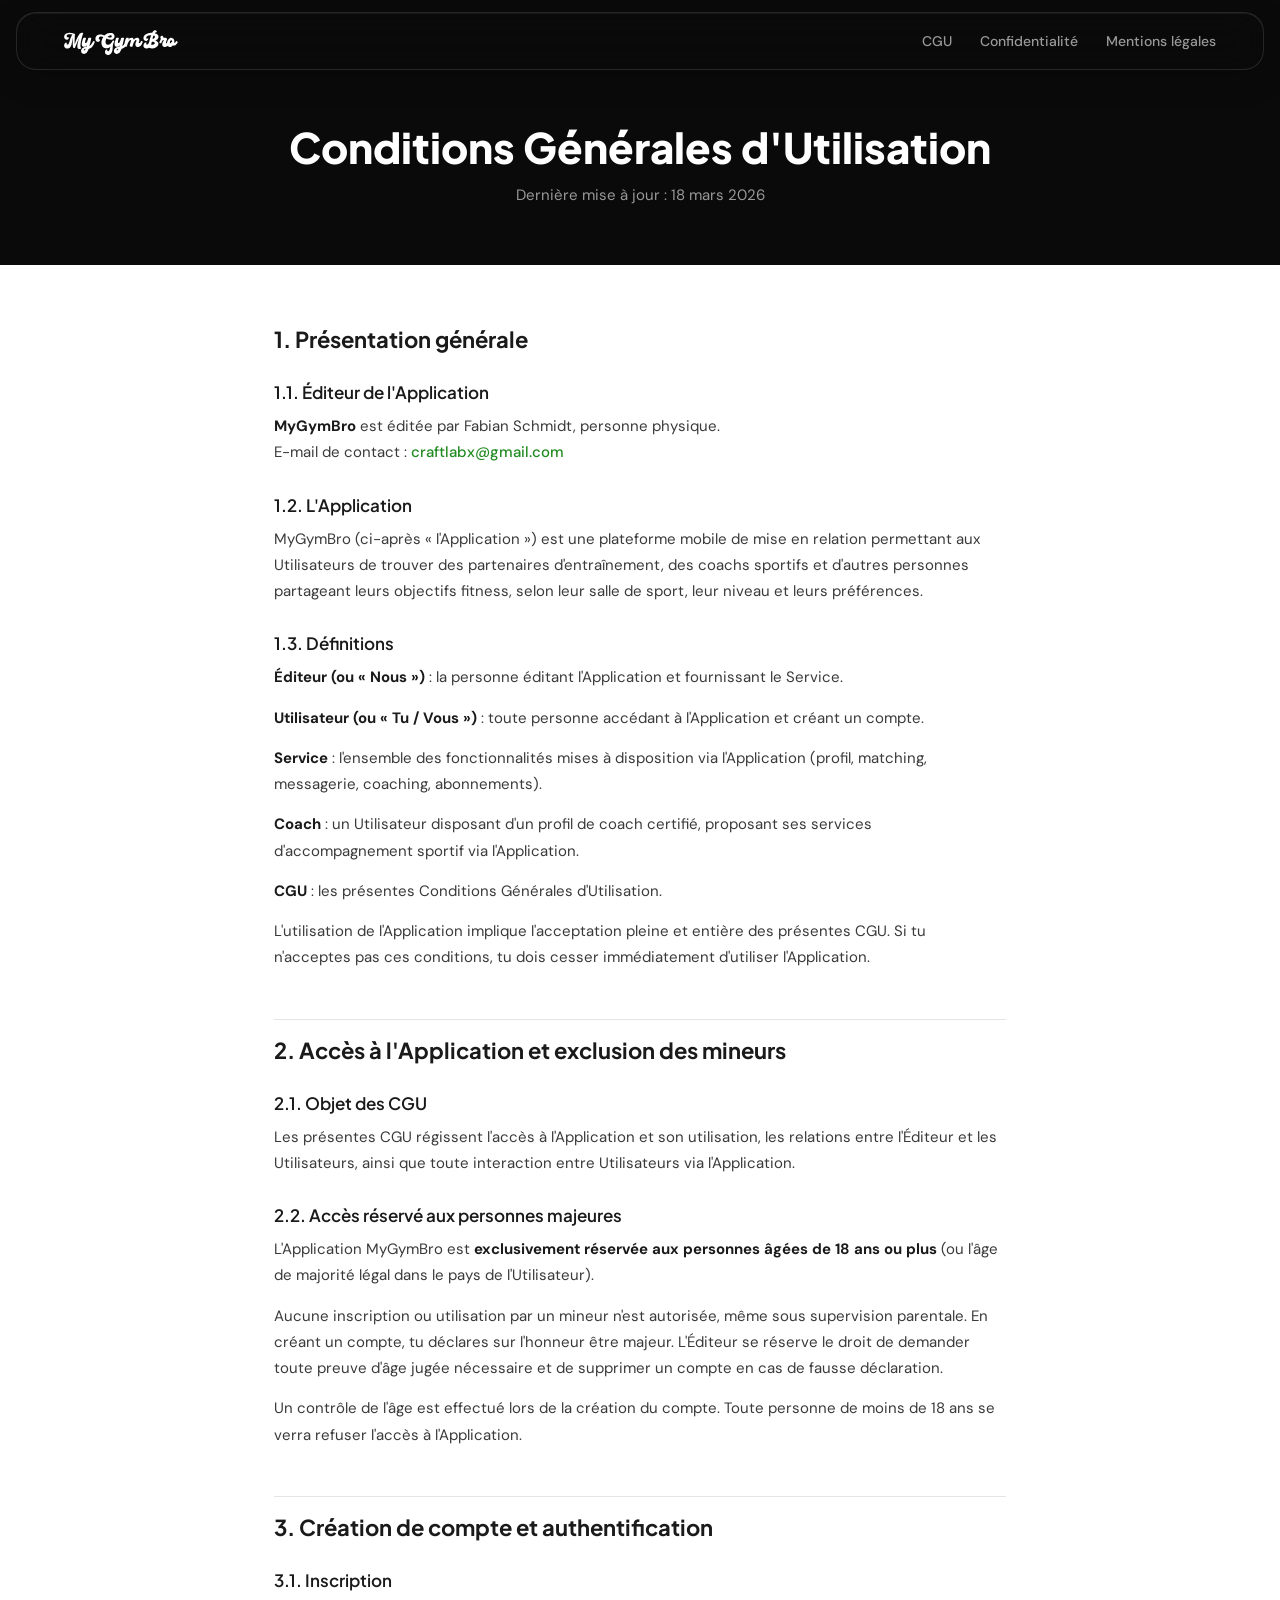
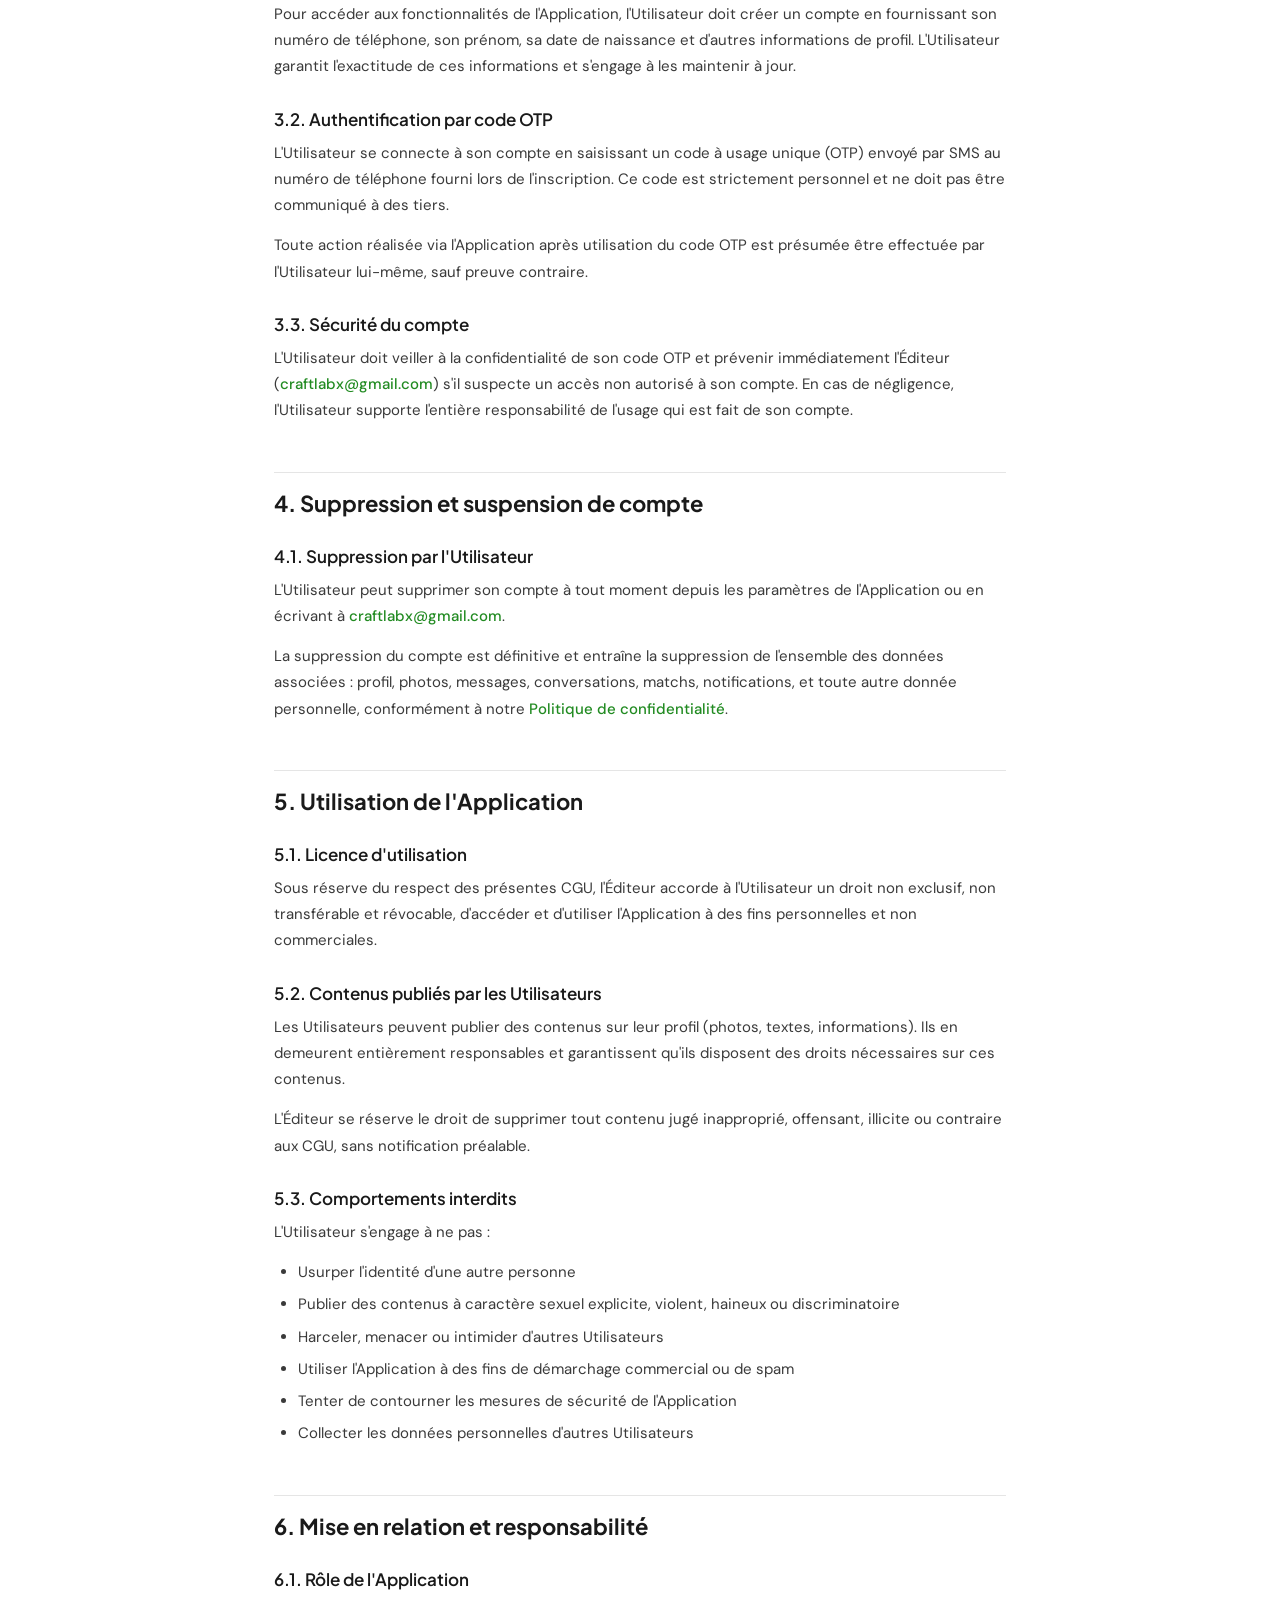
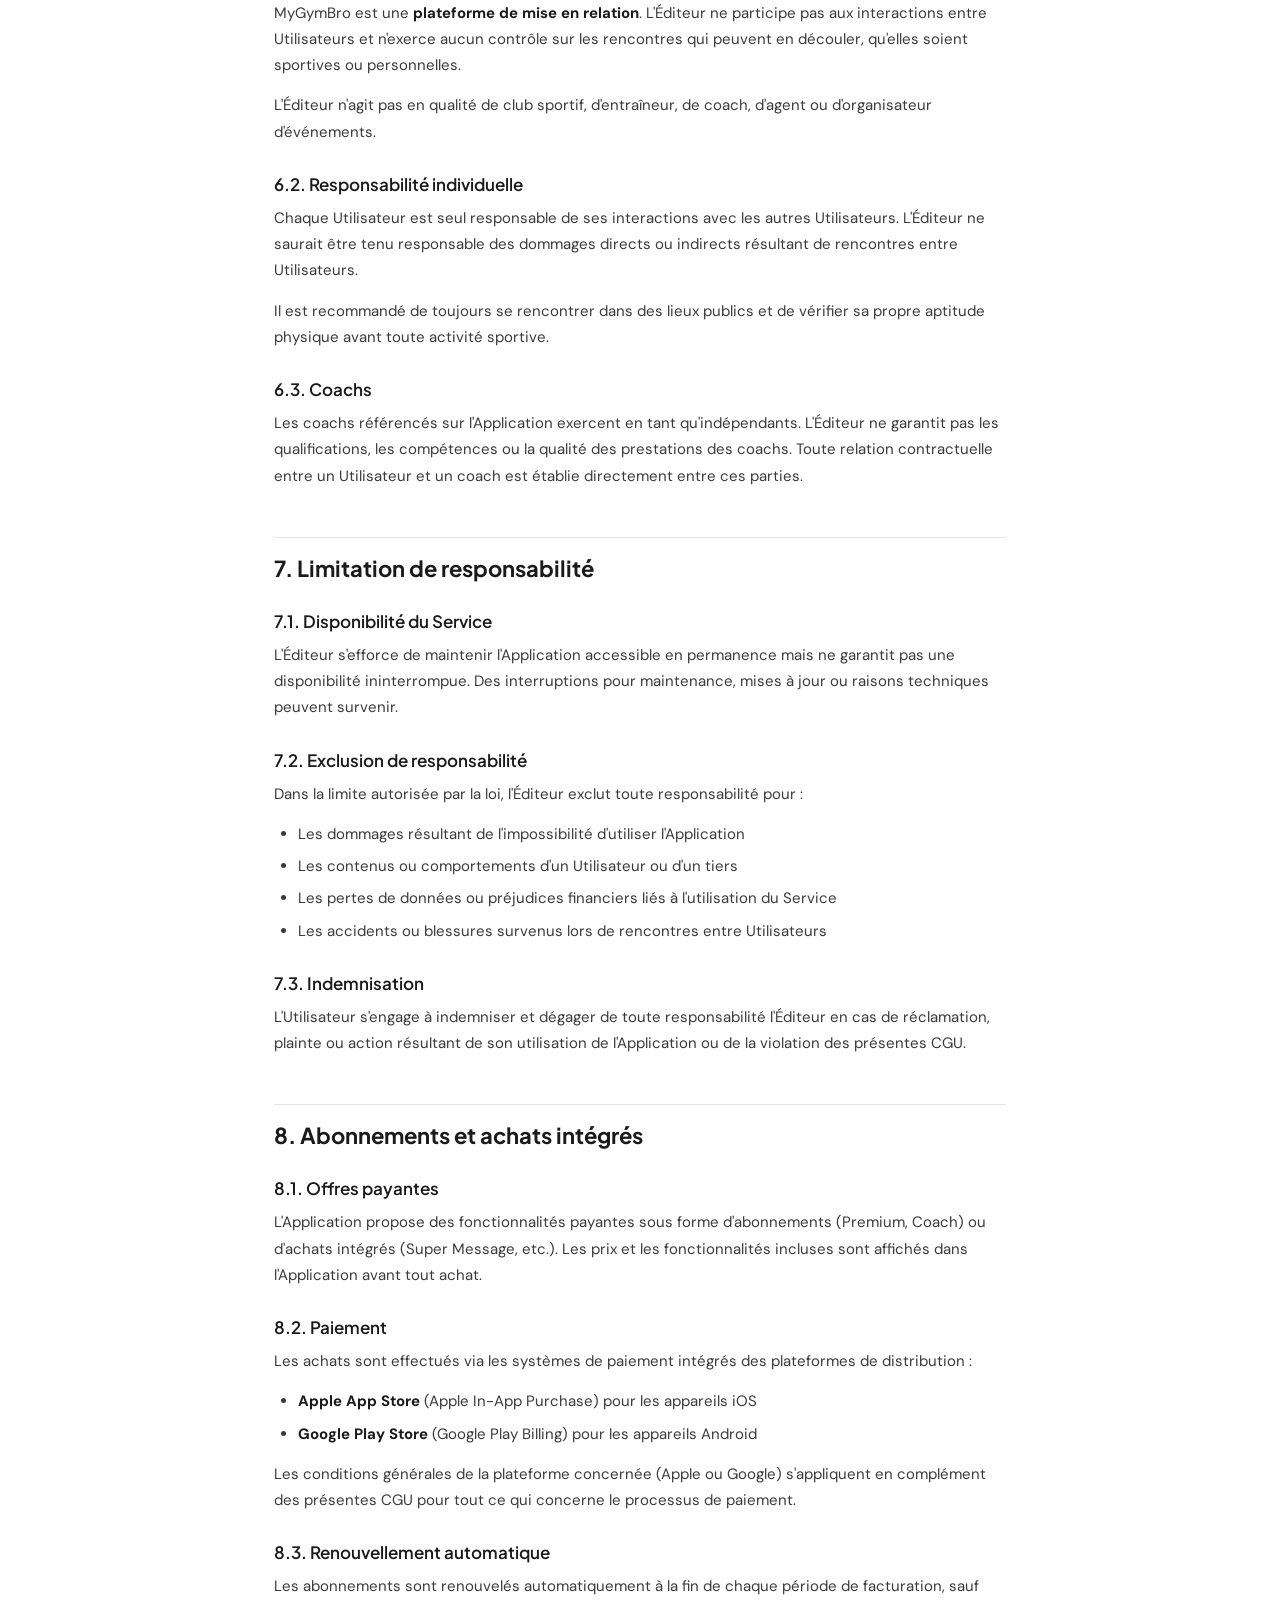
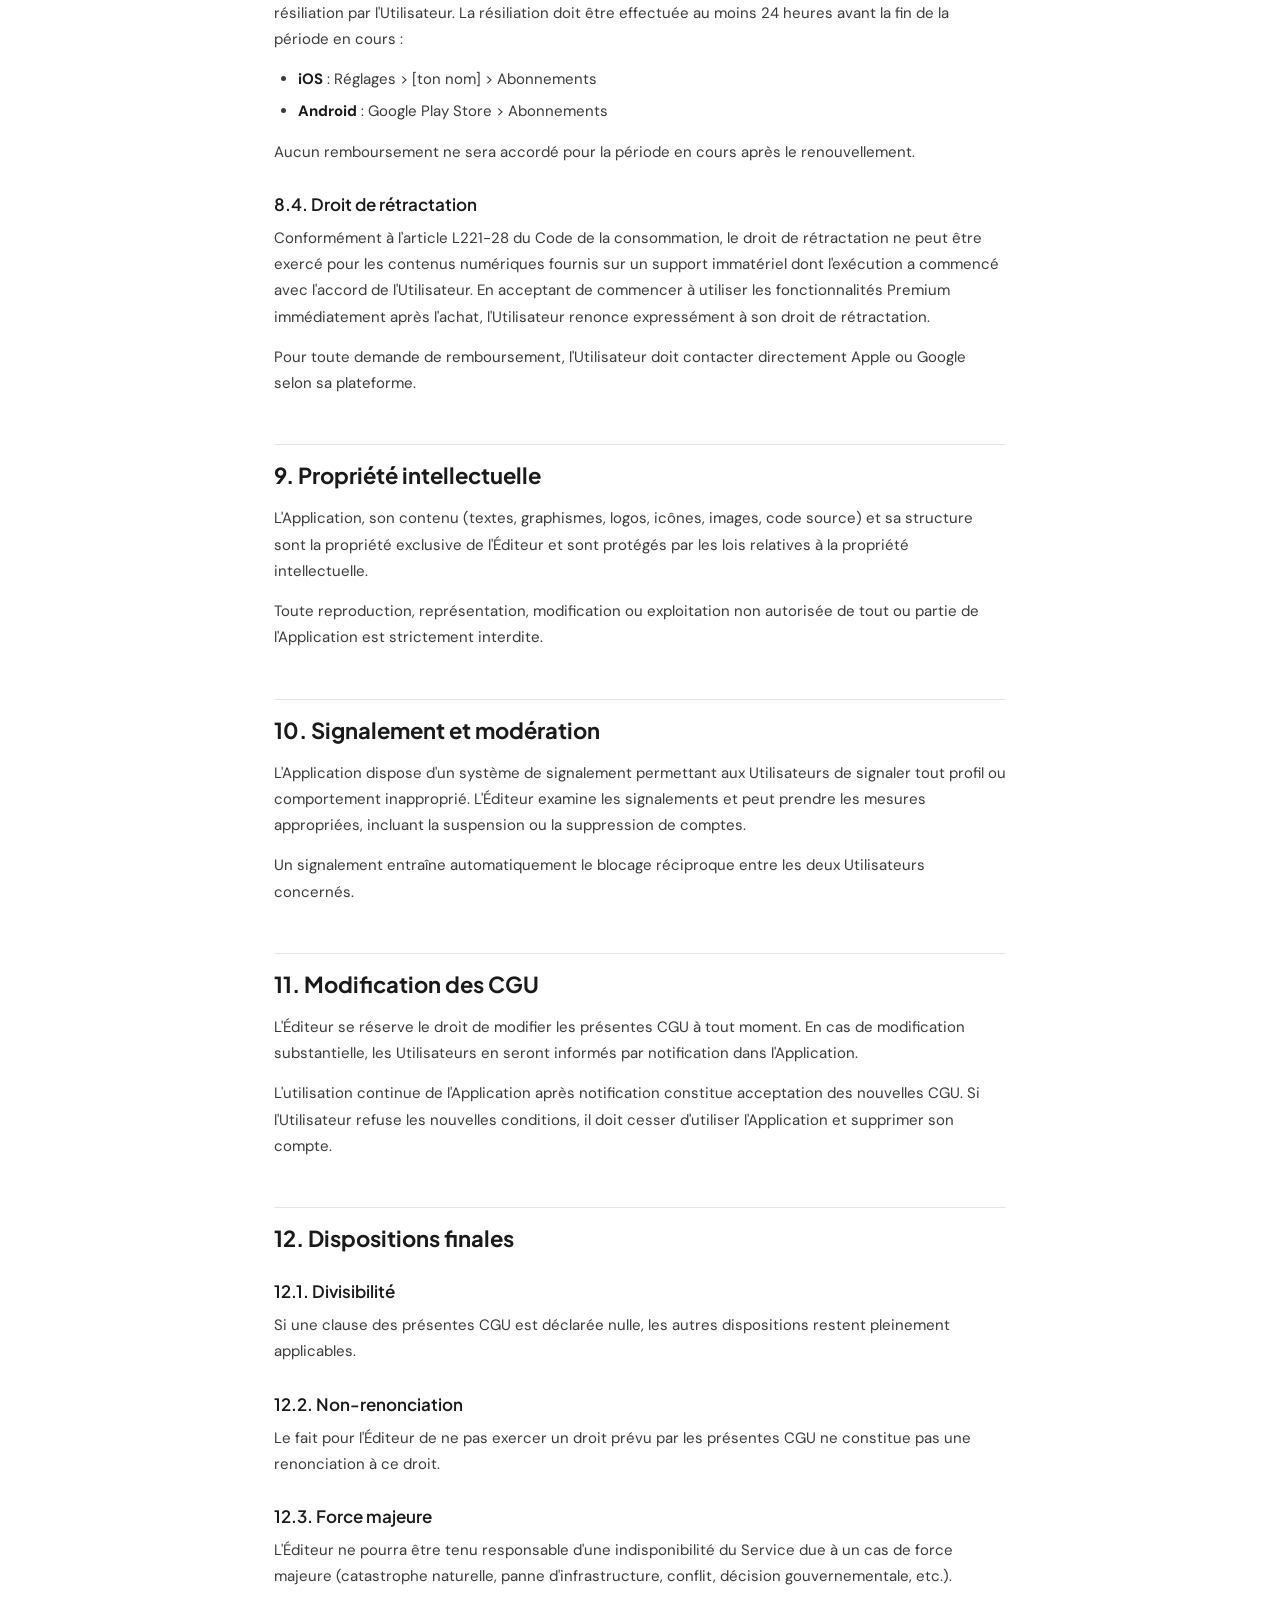
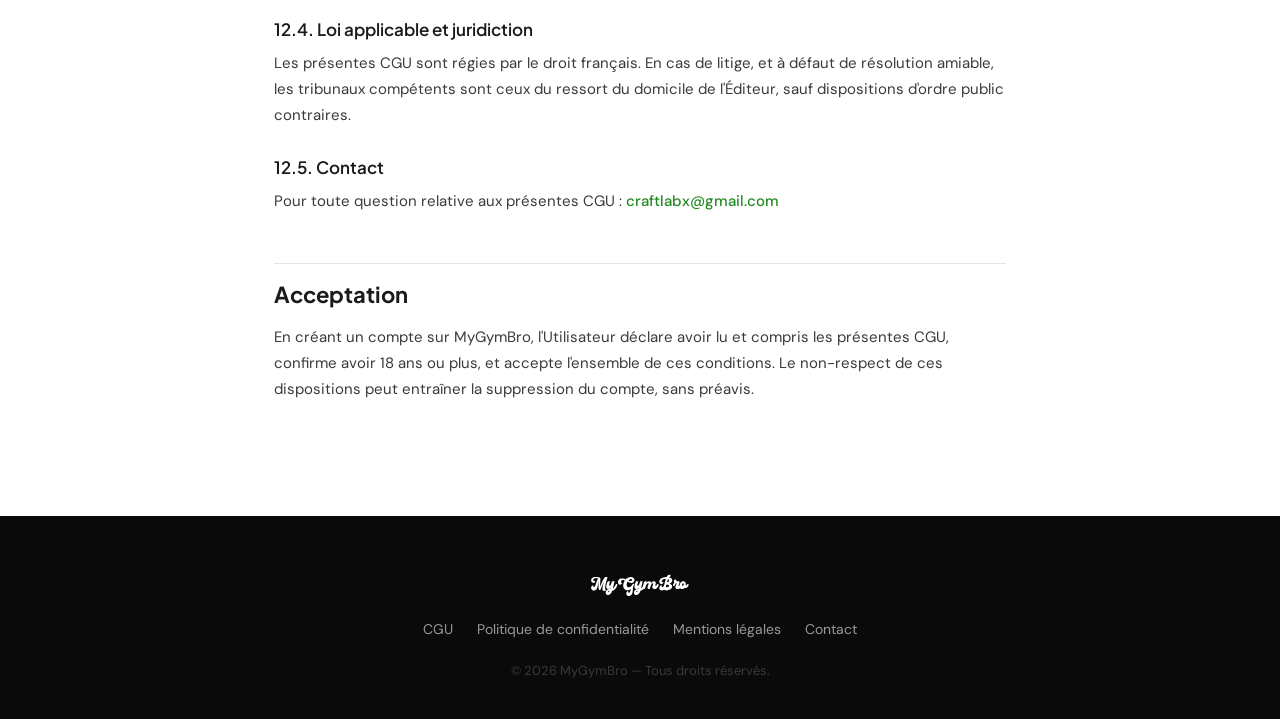
==== commit 97a8a439: "feat(site): refonte liquid glass, section coach, CTA bêta et corrections - Nav flottante liquid glas" ====
--- a/cgu.html
+++ b/cgu.html
@@ -40,7 +40,7 @@
 
     <h3>1.1. Éditeur de l'Application</h3>
     <p><strong>MyGymBro</strong> est éditée par Fabian Schmidt, personne physique.<br>
-    E-mail de contact : <a href="mailto:contact@mygymbro.fr">contact@mygymbro.fr</a></p>
+    E-mail de contact : <a href="mailto:craftlabx@gmail.com">craftlabx@gmail.com</a></p>
 
     <h3>1.2. L'Application</h3>
     <p>MyGymBro (ci-après « l'Application ») est une plateforme mobile de mise en relation permettant aux Utilisateurs de trouver des partenaires d'entraînement, des coachs sportifs et d'autres personnes partageant leurs objectifs fitness, selon leur salle de sport, leur niveau et leurs préférences.</p>
@@ -73,12 +73,12 @@
     <p>Toute action réalisée via l'Application après utilisation du code OTP est présumée être effectuée par l'Utilisateur lui-même, sauf preuve contraire.</p>
 
     <h3>3.3. Sécurité du compte</h3>
-    <p>L'Utilisateur doit veiller à la confidentialité de son code OTP et prévenir immédiatement l'Éditeur (<a href="mailto:contact@mygymbro.fr">contact@mygymbro.fr</a>) s'il suspecte un accès non autorisé à son compte. En cas de négligence, l'Utilisateur supporte l'entière responsabilité de l'usage qui est fait de son compte.</p>
+    <p>L'Utilisateur doit veiller à la confidentialité de son code OTP et prévenir immédiatement l'Éditeur (<a href="mailto:craftlabx@gmail.com">craftlabx@gmail.com</a>) s'il suspecte un accès non autorisé à son compte. En cas de négligence, l'Utilisateur supporte l'entière responsabilité de l'usage qui est fait de son compte.</p>
 
     <h2>4. Suppression et suspension de compte</h2>
 
     <h3>4.1. Suppression par l'Utilisateur</h3>
-    <p>L'Utilisateur peut supprimer son compte à tout moment depuis les paramètres de l'Application ou en écrivant à <a href="mailto:contact@mygymbro.fr">contact@mygymbro.fr</a>.</p>
+    <p>L'Utilisateur peut supprimer son compte à tout moment depuis les paramètres de l'Application ou en écrivant à <a href="mailto:craftlabx@gmail.com">craftlabx@gmail.com</a>.</p>
     <p>La suppression du compte est définitive et entraîne la suppression de l'ensemble des données associées : profil, photos, messages, conversations, matchs, notifications, et toute autre donnée personnelle, conformément à notre <a href="/politique-confidentialite.html">Politique de confidentialité</a>.</p>
 
     <h2>5. Utilisation de l'Application</h2>
@@ -183,7 +183,7 @@
     <p>Les présentes CGU sont régies par le droit français. En cas de litige, et à défaut de résolution amiable, les tribunaux compétents sont ceux du ressort du domicile de l'Éditeur, sauf dispositions d'ordre public contraires.</p>
 
     <h3>12.5. Contact</h3>
-    <p>Pour toute question relative aux présentes CGU : <a href="mailto:contact@mygymbro.fr">contact@mygymbro.fr</a></p>
+    <p>Pour toute question relative aux présentes CGU : <a href="mailto:craftlabx@gmail.com">craftlabx@gmail.com</a></p>
 
     <h2>Acceptation</h2>
     <p>En créant un compte sur MyGymBro, l'Utilisateur déclare avoir lu et compris les présentes CGU, confirme avoir 18 ans ou plus, et accepte l'ensemble de ces conditions. Le non-respect de ces dispositions peut entraîner la suppression du compte, sans préavis.</p>
@@ -199,7 +199,7 @@
         <a href="/cgu.html">CGU</a>
         <a href="/politique-confidentialite.html">Politique de confidentialité</a>
         <a href="/mentions-legales.html">Mentions légales</a>
-        <a href="mailto:contact@mygymbro.fr">Contact</a>
+        <a href="mailto:craftlabx@gmail.com">Contact</a>
       </div>
       <p class="footer-copy">&copy; 2026 MyGymBro — Tous droits réservés.</p>
     </div>
--- a/styles.css
+++ b/styles.css
@@ -40,21 +40,35 @@
   display: block;
 }
 
-/* --- Navigation --- */
+/* --- GSAP flash fix --- */
+.gs-reveal {
+  opacity: 0;
+}
+
+/* --- Navigation (floating liquid glass) --- */
 nav {
   position: fixed;
-  top: 0; left: 0; right: 0;
+  top: 12px;
+  left: 16px;
+  right: 16px;
   z-index: 100;
-  background: rgba(10, 10, 10, 0.92);
-  backdrop-filter: blur(16px);
-  -webkit-backdrop-filter: blur(16px);
-  border-bottom: 1px solid rgba(255,255,255,0.06);
+  border-radius: 20px;
+  background: rgba(10, 10, 10, 0.88);
+  border: 1px solid rgba(255, 255, 255, 0.12);
+  box-shadow: 0 8px 32px rgba(0, 0, 0, 0.2), inset 0 1px 0 rgba(255, 255, 255, 0.06);
+}
+@supports (backdrop-filter: blur(1px)) {
+  nav {
+    background: rgba(10, 10, 10, 0.5);
+    backdrop-filter: blur(20px) saturate(180%);
+    -webkit-backdrop-filter: blur(20px) saturate(180%);
+  }
 }
 .nav-inner {
   max-width: 1200px;
   margin: 0 auto;
   padding: 0 24px;
-  height: 64px;
+  height: 56px;
   display: flex;
   align-items: center;
   justify-content: space-between;
@@ -123,6 +137,12 @@
 }
 
 @media (max-width: 768px) {
+  nav {
+    top: 8px;
+    left: 8px;
+    right: 8px;
+    border-radius: 16px;
+  }
   .nav-toggle {
     display: block;
   }
@@ -141,6 +161,9 @@
     transform: translateX(100%);
     transition: transform 0.35s cubic-bezier(0.4, 0, 0.2, 1);
     padding: 24px;
+    border-radius: 0;
+    border: none;
+    box-shadow: none;
   }
   .nav-links.open {
     transform: translateX(0);
@@ -313,4 +336,8 @@
   html {
     scroll-behavior: auto;
   }
-}
+  .gs-reveal {
+    opacity: 1 !important;
+    transform: none !important;
+  }
+}
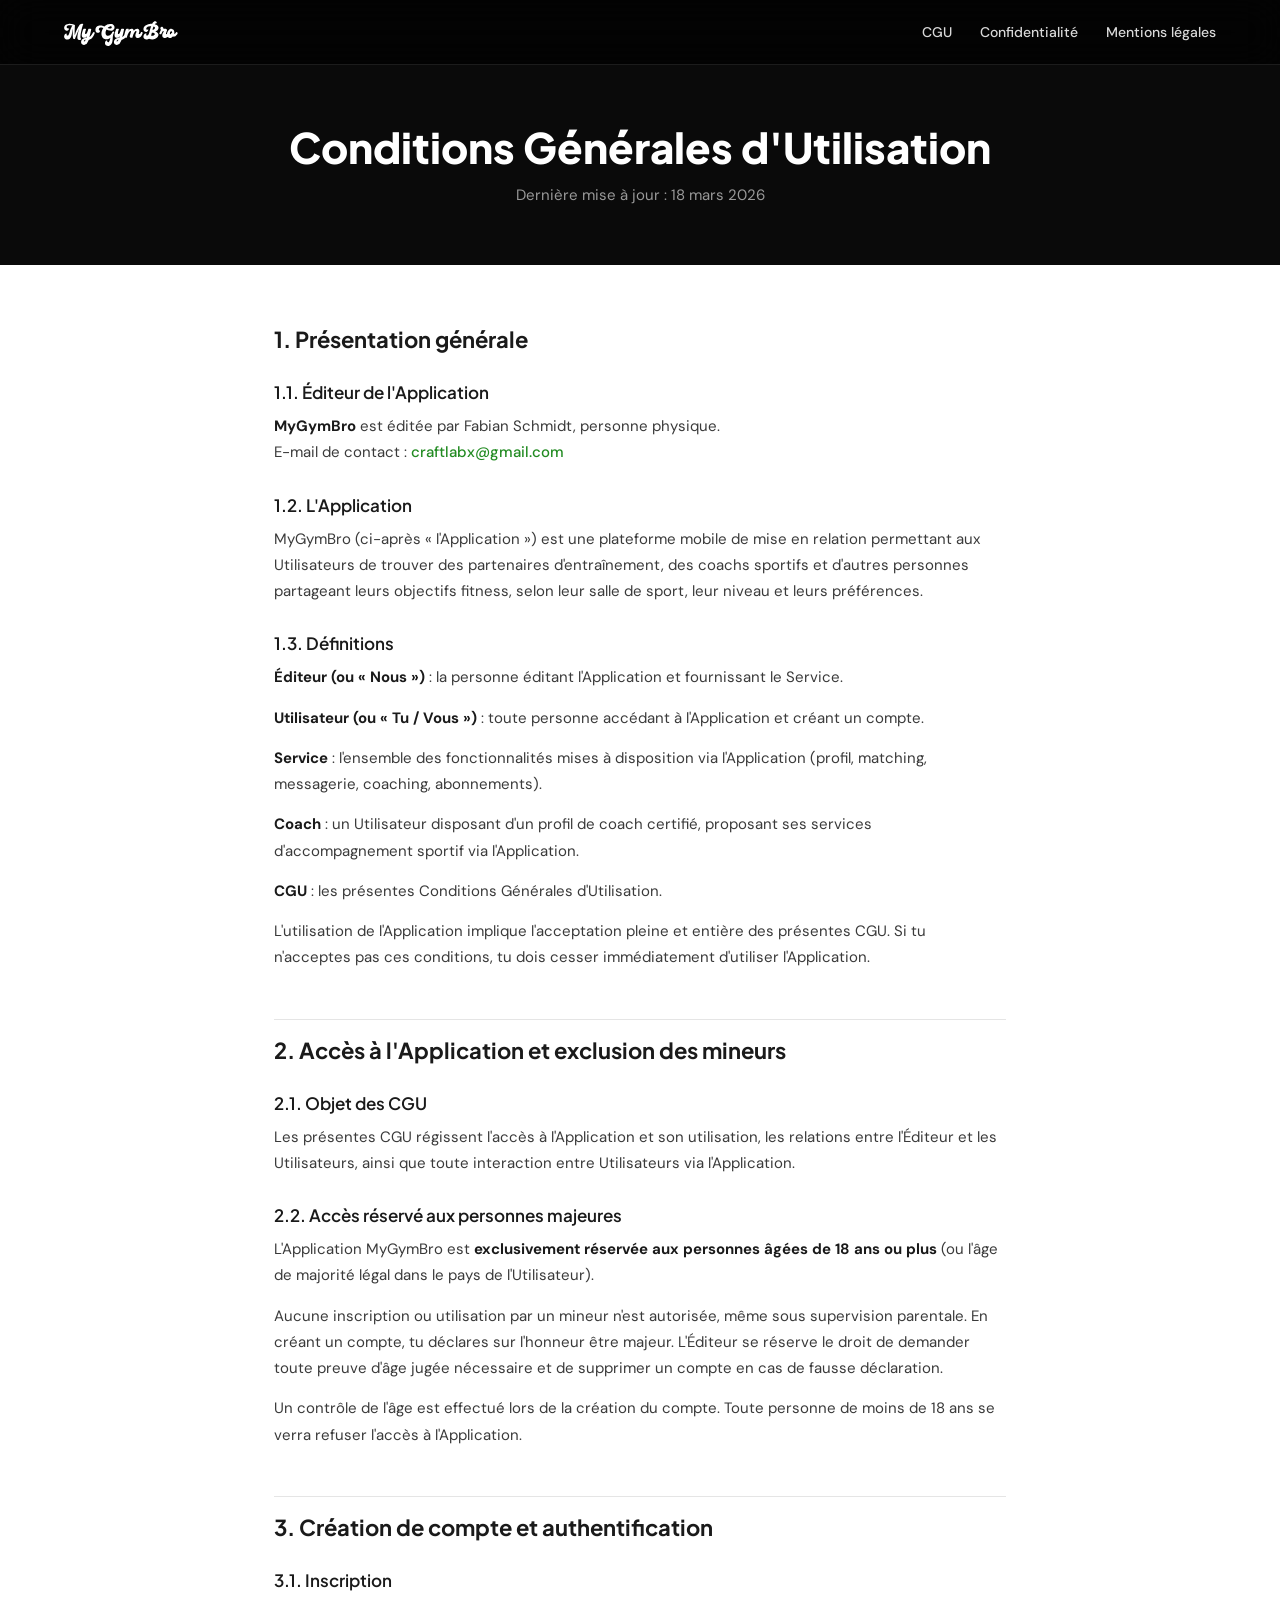
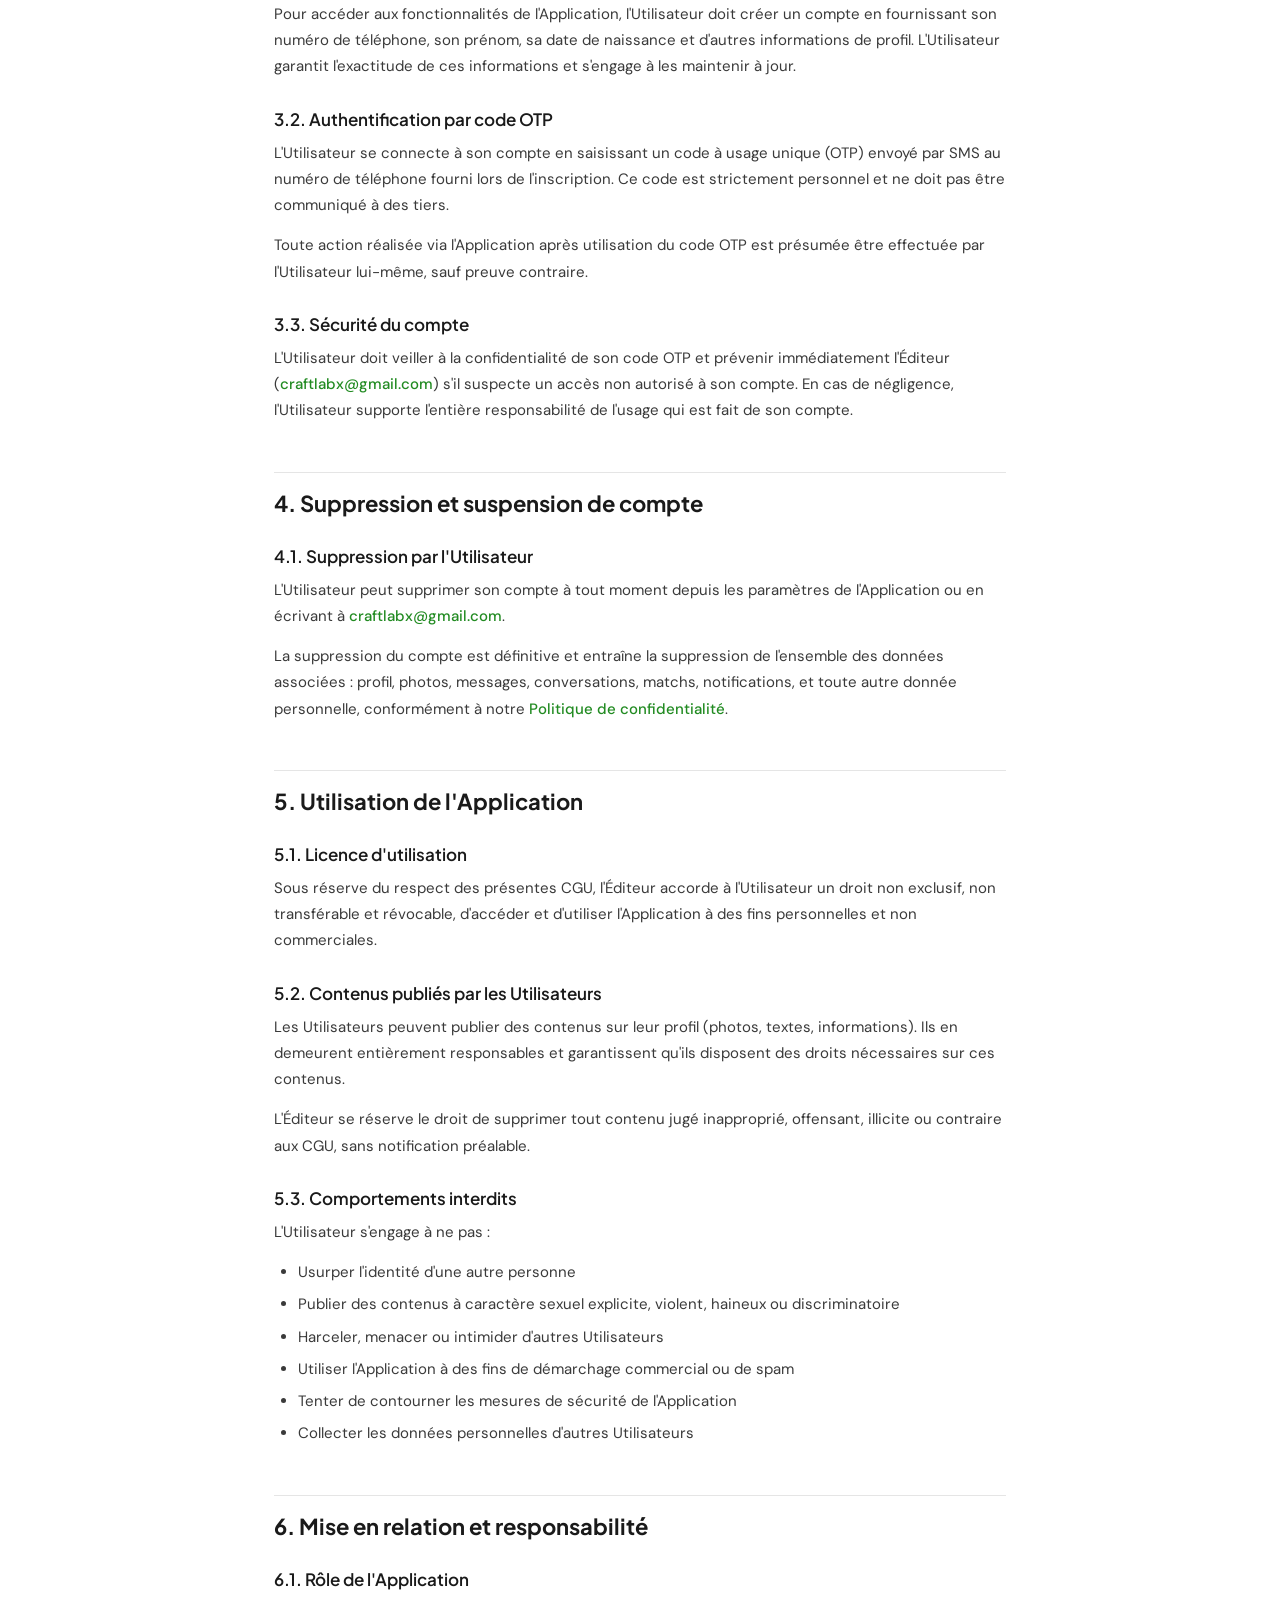
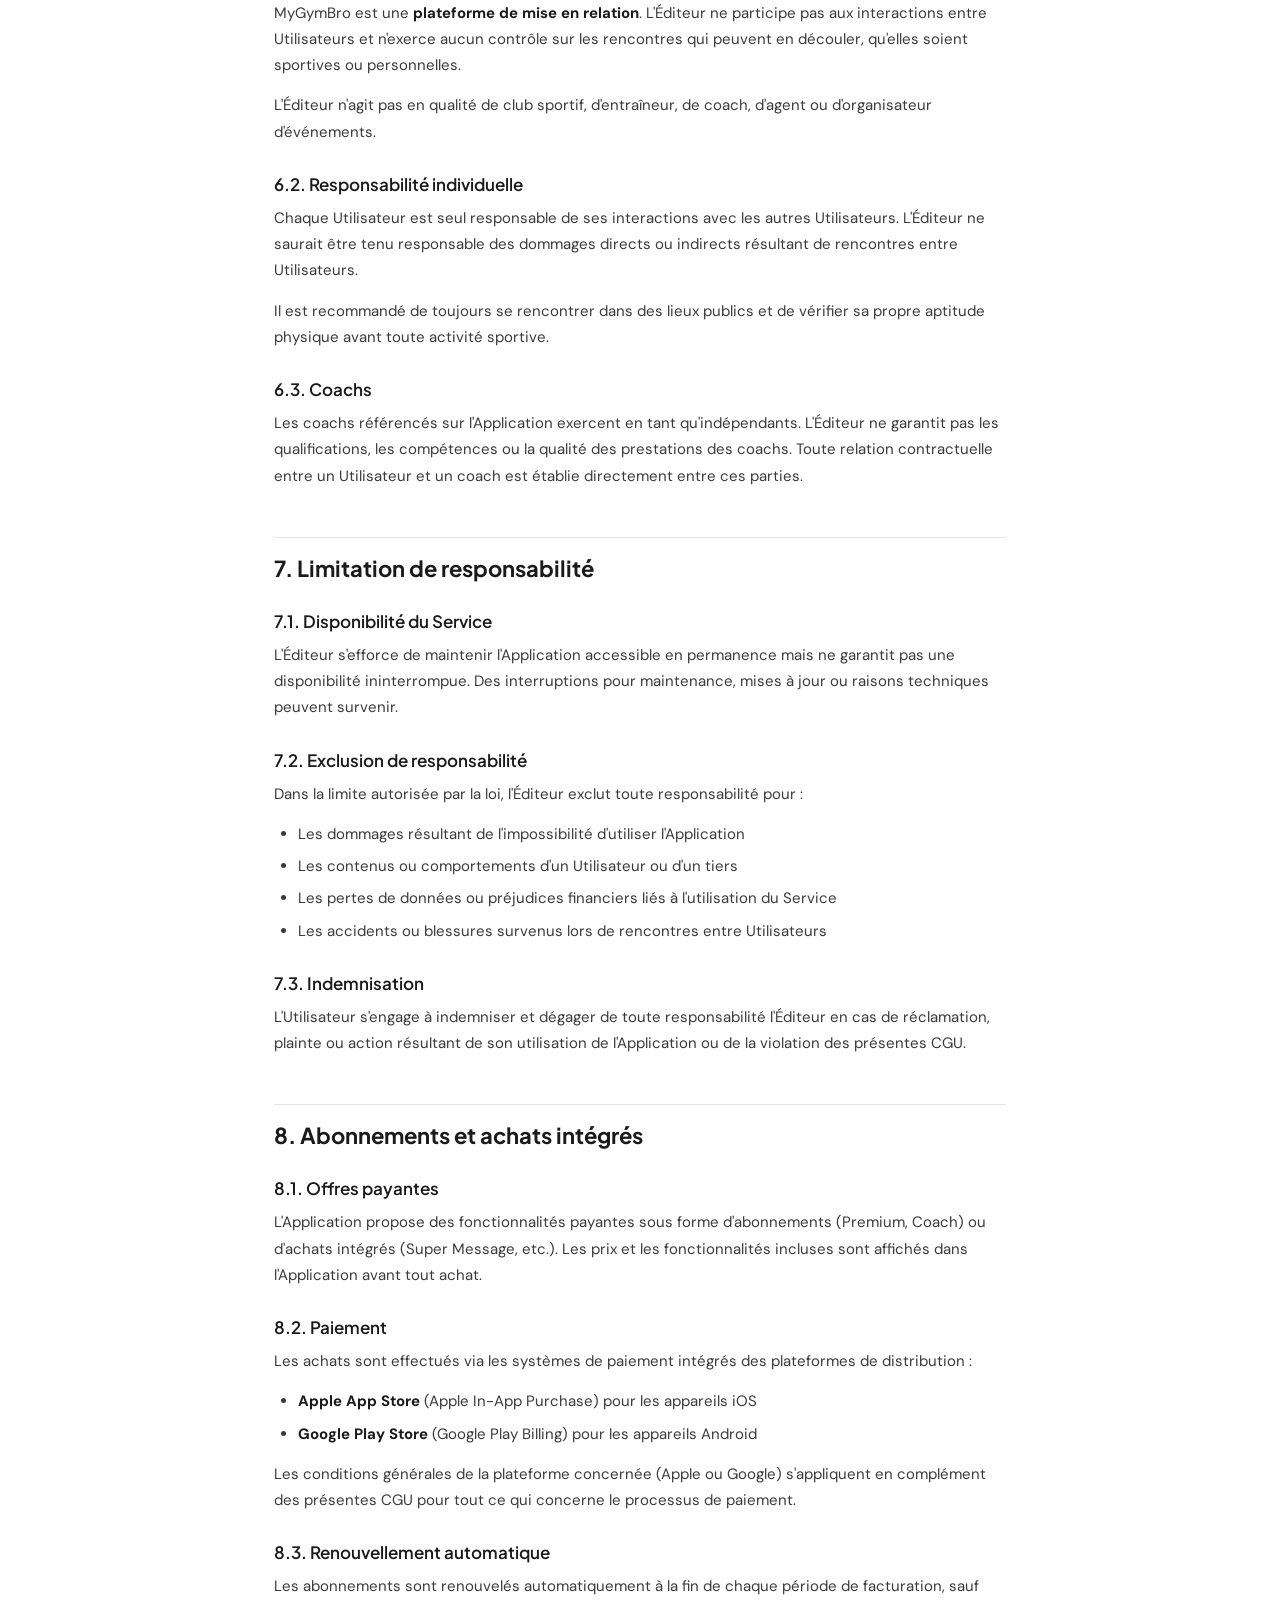
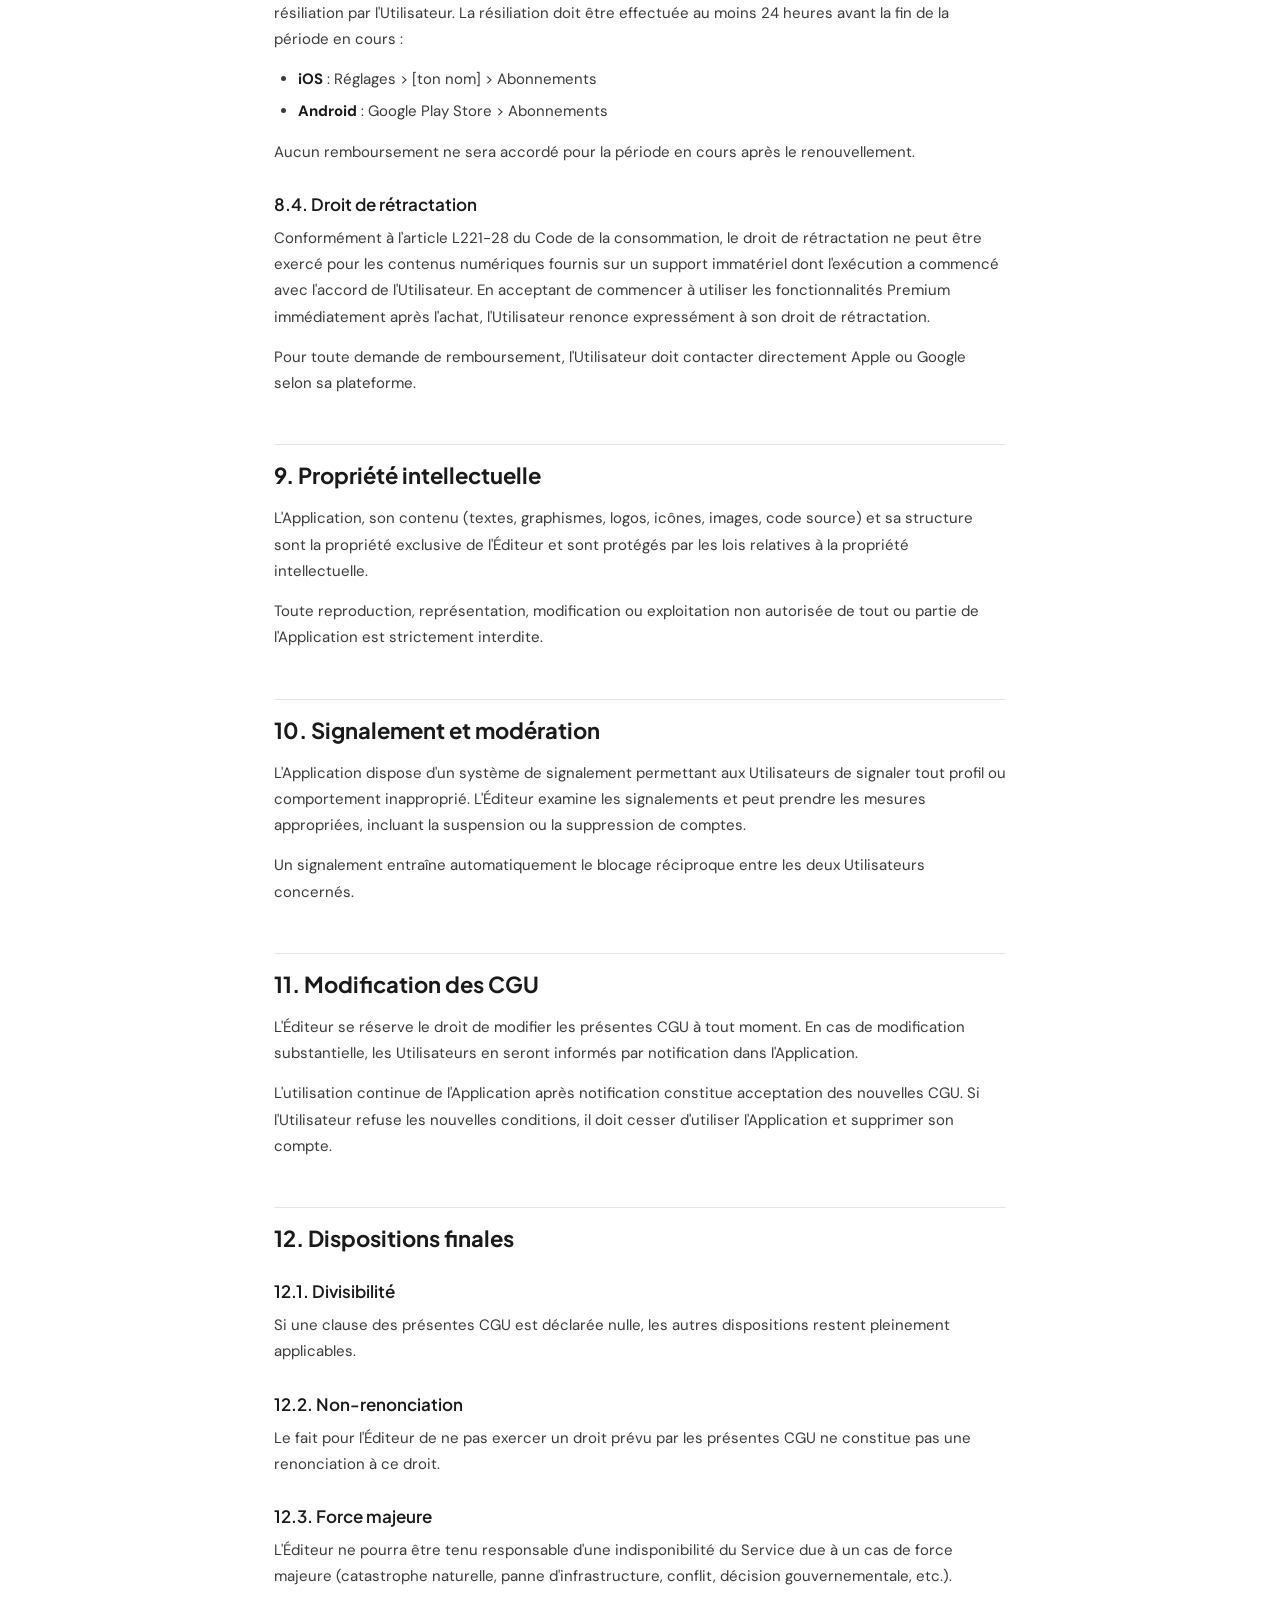
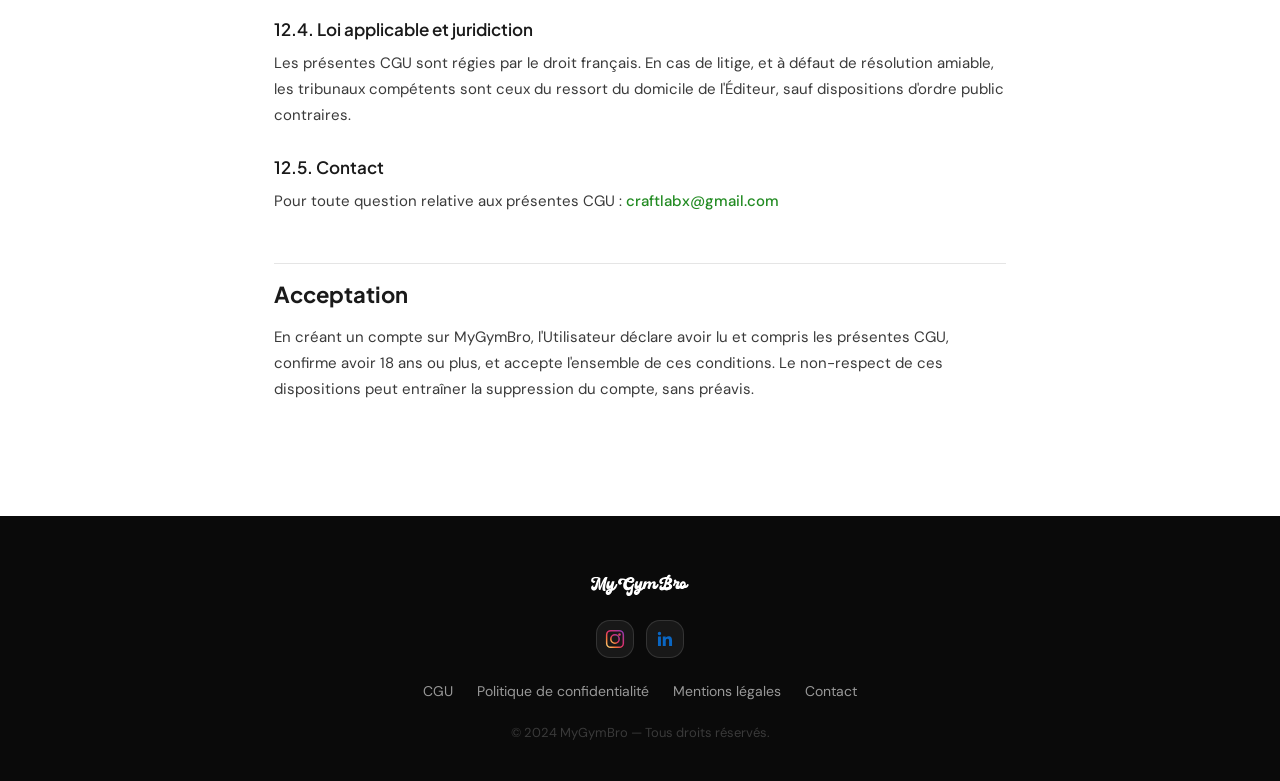
==== commit f2f840f5: "feat(site): réseaux sociaux sur toutes les pages, lien Accueil dans le burger, copyright 2024 - Icôn" ====
--- a/cgu.html
+++ b/cgu.html
@@ -22,6 +22,7 @@
         <span></span><span></span><span></span>
       </button>
       <div class="nav-links">
+        <a href="/" class="nav-link--home">Accueil</a>
         <a href="/cgu.html">CGU</a>
         <a href="/politique-confidentialite.html">Confidentialité</a>
         <a href="/mentions-legales.html">Mentions légales</a>
@@ -195,13 +196,21 @@
       <div class="footer-logo">
         <img src="assets/logo-white.svg" alt="MyGymBro" width="100" height="24">
       </div>
+      <div class="footer-social">
+        <a href="https://www.instagram.com/mygymbroapp?igsh=MWFpcmxqM2gybzc3ag==" target="_blank" rel="noopener" class="footer-ig" aria-label="Instagram MyGymBro">
+          <svg viewBox="0 0 24 24" xmlns="http://www.w3.org/2000/svg"><defs><linearGradient id="ig-grad" x1="0%" y1="100%" x2="100%" y2="0%"><stop offset="0%" stop-color="#FFDC80"/><stop offset="25%" stop-color="#F77737"/><stop offset="50%" stop-color="#E1306C"/><stop offset="75%" stop-color="#C13584"/><stop offset="100%" stop-color="#833AB4"/></linearGradient></defs><rect x="2" y="2" width="20" height="20" rx="5" fill="none" stroke="url(#ig-grad)" stroke-width="1.8"/><circle cx="12" cy="12" r="5" fill="none" stroke="url(#ig-grad)" stroke-width="1.8"/><circle cx="17.5" cy="6.5" r="1.5" fill="url(#ig-grad)"/></svg>
+        </a>
+        <a href="https://www.linkedin.com/company/mygymbro/" target="_blank" rel="noopener" class="footer-ig" aria-label="LinkedIn MyGymBro">
+          <svg viewBox="0 0 24 24" xmlns="http://www.w3.org/2000/svg"><path d="M20.45 20.45h-3.55v-5.57c0-1.33-.02-3.04-1.85-3.04-1.85 0-2.14 1.45-2.14 2.94v5.67H9.36V9h3.41v1.56h.05c.48-.9 1.64-1.85 3.37-1.85 3.6 0 4.27 2.37 4.27 5.46v6.28zM5.34 7.43a2.06 2.06 0 110-4.12 2.06 2.06 0 010 4.12zM7.12 20.45H3.56V9h3.56v11.45z" fill="#0A66C2"/></svg>
+        </a>
+      </div>
       <div class="footer-links">
         <a href="/cgu.html">CGU</a>
         <a href="/politique-confidentialite.html">Politique de confidentialité</a>
         <a href="/mentions-legales.html">Mentions légales</a>
         <a href="mailto:craftlabx@gmail.com">Contact</a>
       </div>
-      <p class="footer-copy">&copy; 2026 MyGymBro — Tous droits réservés.</p>
+      <p class="footer-copy">&copy; 2024 MyGymBro — Tous droits réservés.</p>
     </div>
   </footer>
 
--- a/styles.css
+++ b/styles.css
@@ -45,30 +45,37 @@
   opacity: 0;
 }
 
-/* --- Navigation (floating liquid glass) --- */
+/* --- Navigation (liquid glass, full width) --- */
 nav {
   position: fixed;
-  top: 12px;
-  left: 16px;
-  right: 16px;
-  z-index: 100;
-  border-radius: 20px;
-  background: rgba(10, 10, 10, 0.88);
-  border: 1px solid rgba(255, 255, 255, 0.12);
-  box-shadow: 0 8px 32px rgba(0, 0, 0, 0.2), inset 0 1px 0 rgba(255, 255, 255, 0.06);
+  top: 0;
+  left: 0;
+  right: 0;
+  z-index: 1000;
+  background: rgba(0, 0, 0, 0.7);
+  border-bottom: 1px solid rgba(255, 255, 255, 0.1);
+  transition: background 0.3s;
 }
 @supports (backdrop-filter: blur(1px)) {
   nav {
-    background: rgba(10, 10, 10, 0.5);
     backdrop-filter: blur(20px) saturate(180%);
     -webkit-backdrop-filter: blur(20px) saturate(180%);
+  }
+}
+nav.nav--scrolled {
+  background: rgba(0, 0, 0, 0.92);
+}
+@supports not (backdrop-filter: blur(1px)) {
+  nav {
+    background: rgba(0, 0, 0, 0.92);
+    box-shadow: none;
   }
 }
 .nav-inner {
   max-width: 1200px;
   margin: 0 auto;
   padding: 0 24px;
-  height: 56px;
+  height: 64px;
   display: flex;
   align-items: center;
   justify-content: space-between;
@@ -97,15 +104,19 @@
   gap: 28px;
   align-items: center;
 }
+.nav-link--home {
+  display: none;
+}
 .nav-links a {
-  color: var(--gray-400);
+  color: rgba(255, 255, 255, 0.85);
   text-decoration: none;
   font-size: 14px;
   font-weight: 500;
-  transition: color 0.2s;
+  transition: opacity 0.2s;
 }
 .nav-links a:hover {
   color: var(--white);
+  opacity: 1;
 }
 
 /* Hamburger menu (mobile) */
@@ -137,11 +148,8 @@
 }
 
 @media (max-width: 768px) {
-  nav {
-    top: 8px;
-    left: 8px;
-    right: 8px;
-    border-radius: 16px;
+  .nav-inner {
+    height: 56px;
   }
   .nav-toggle {
     display: block;
@@ -168,6 +176,9 @@
   .nav-links.open {
     transform: translateX(0);
   }
+  .nav-link--home {
+    display: block;
+  }
   .nav-links a {
     font-size: 18px;
   }
@@ -203,6 +214,37 @@
 .footer-logo-text span {
   color: var(--green);
 }
+/* Instagram link */
+.footer-social {
+  display: flex;
+  justify-content: center;
+  gap: 12px;
+  margin-bottom: 24px;
+}
+.footer-ig {
+  display: inline-flex;
+  align-items: center;
+  padding: 8px;
+  border-radius: 14px;
+  background: rgba(255, 255, 255, 0.06);
+  border: 1px solid rgba(255, 255, 255, 0.12);
+  color: var(--white);
+  text-decoration: none;
+  font-size: 14px;
+  font-weight: 600;
+  transition: background 0.3s, border-color 0.3s, transform 0.25s;
+}
+.footer-ig svg {
+  width: 20px;
+  height: 20px;
+  flex-shrink: 0;
+}
+.footer-ig:hover {
+  background: rgba(255, 255, 255, 0.12);
+  border-color: rgba(255, 255, 255, 0.25);
+  transform: translateY(-2px);
+}
+
 .footer-links {
   display: flex;
   gap: 24px;
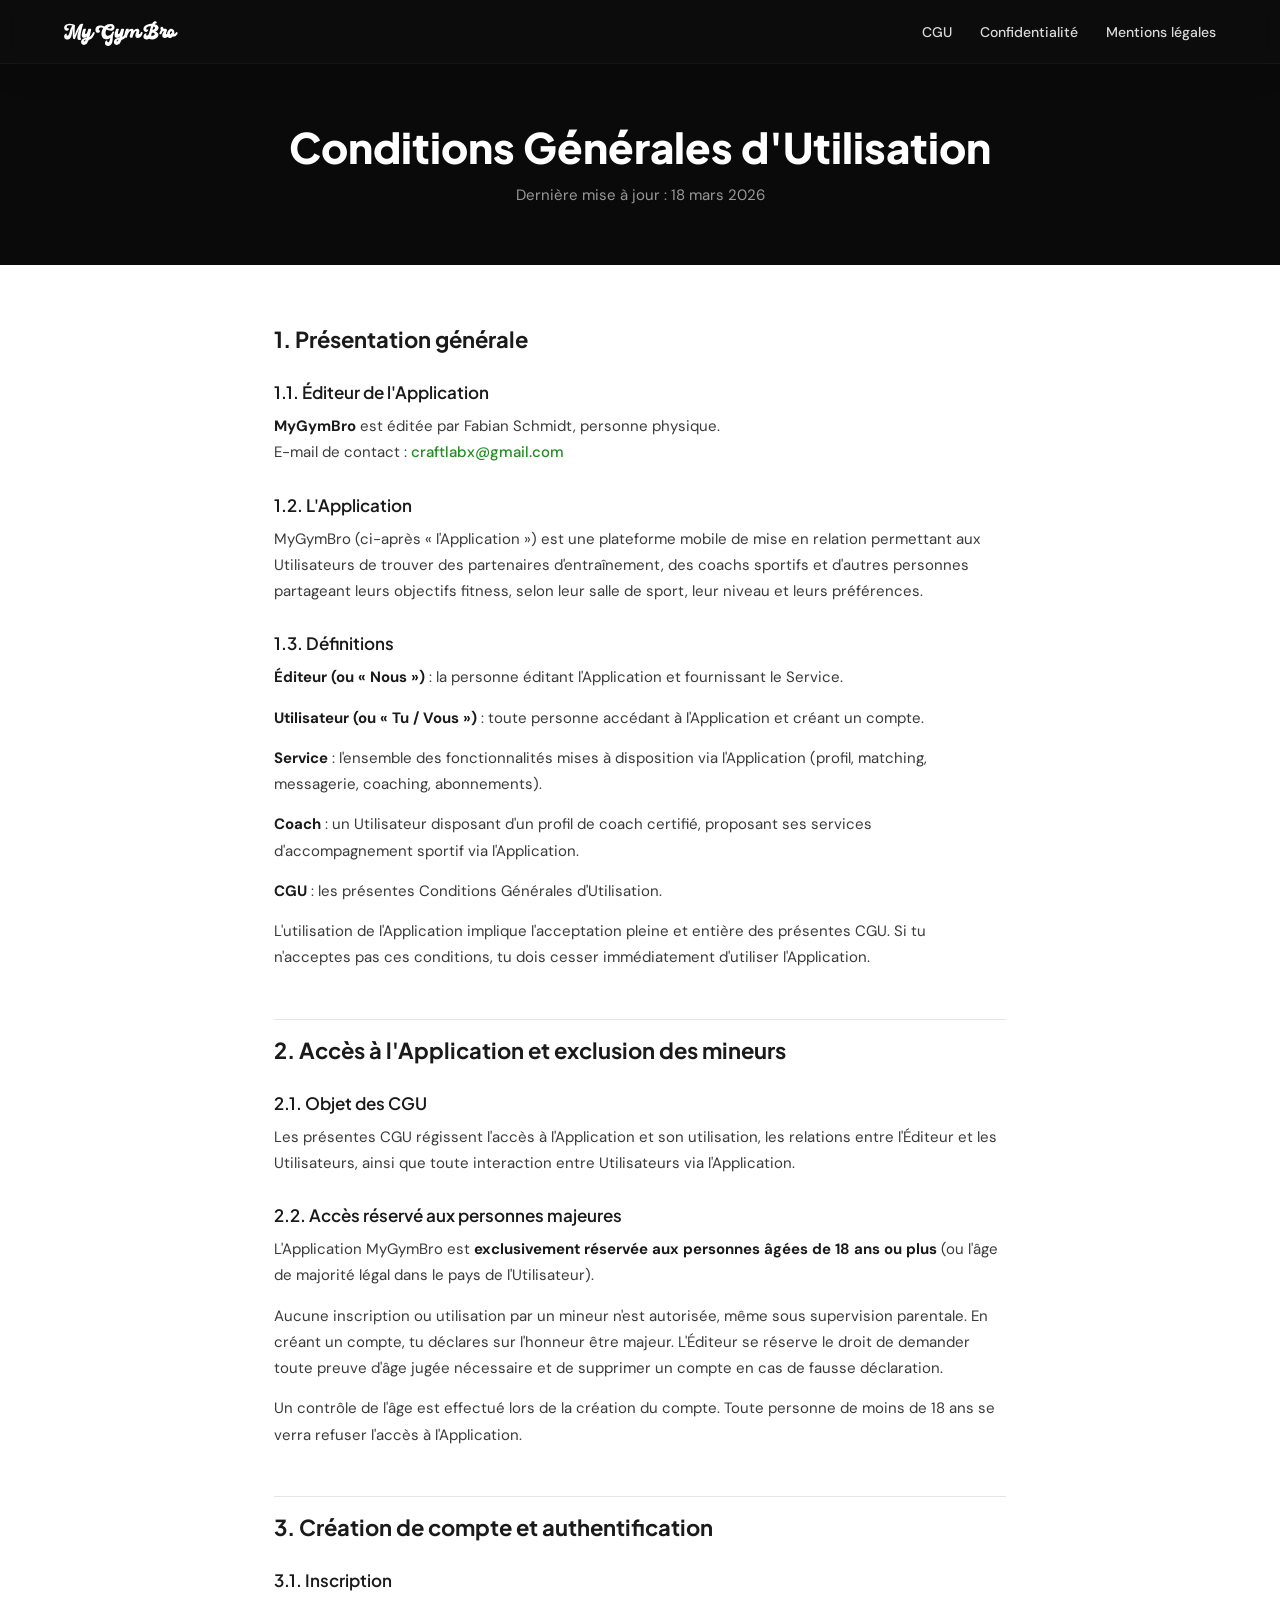
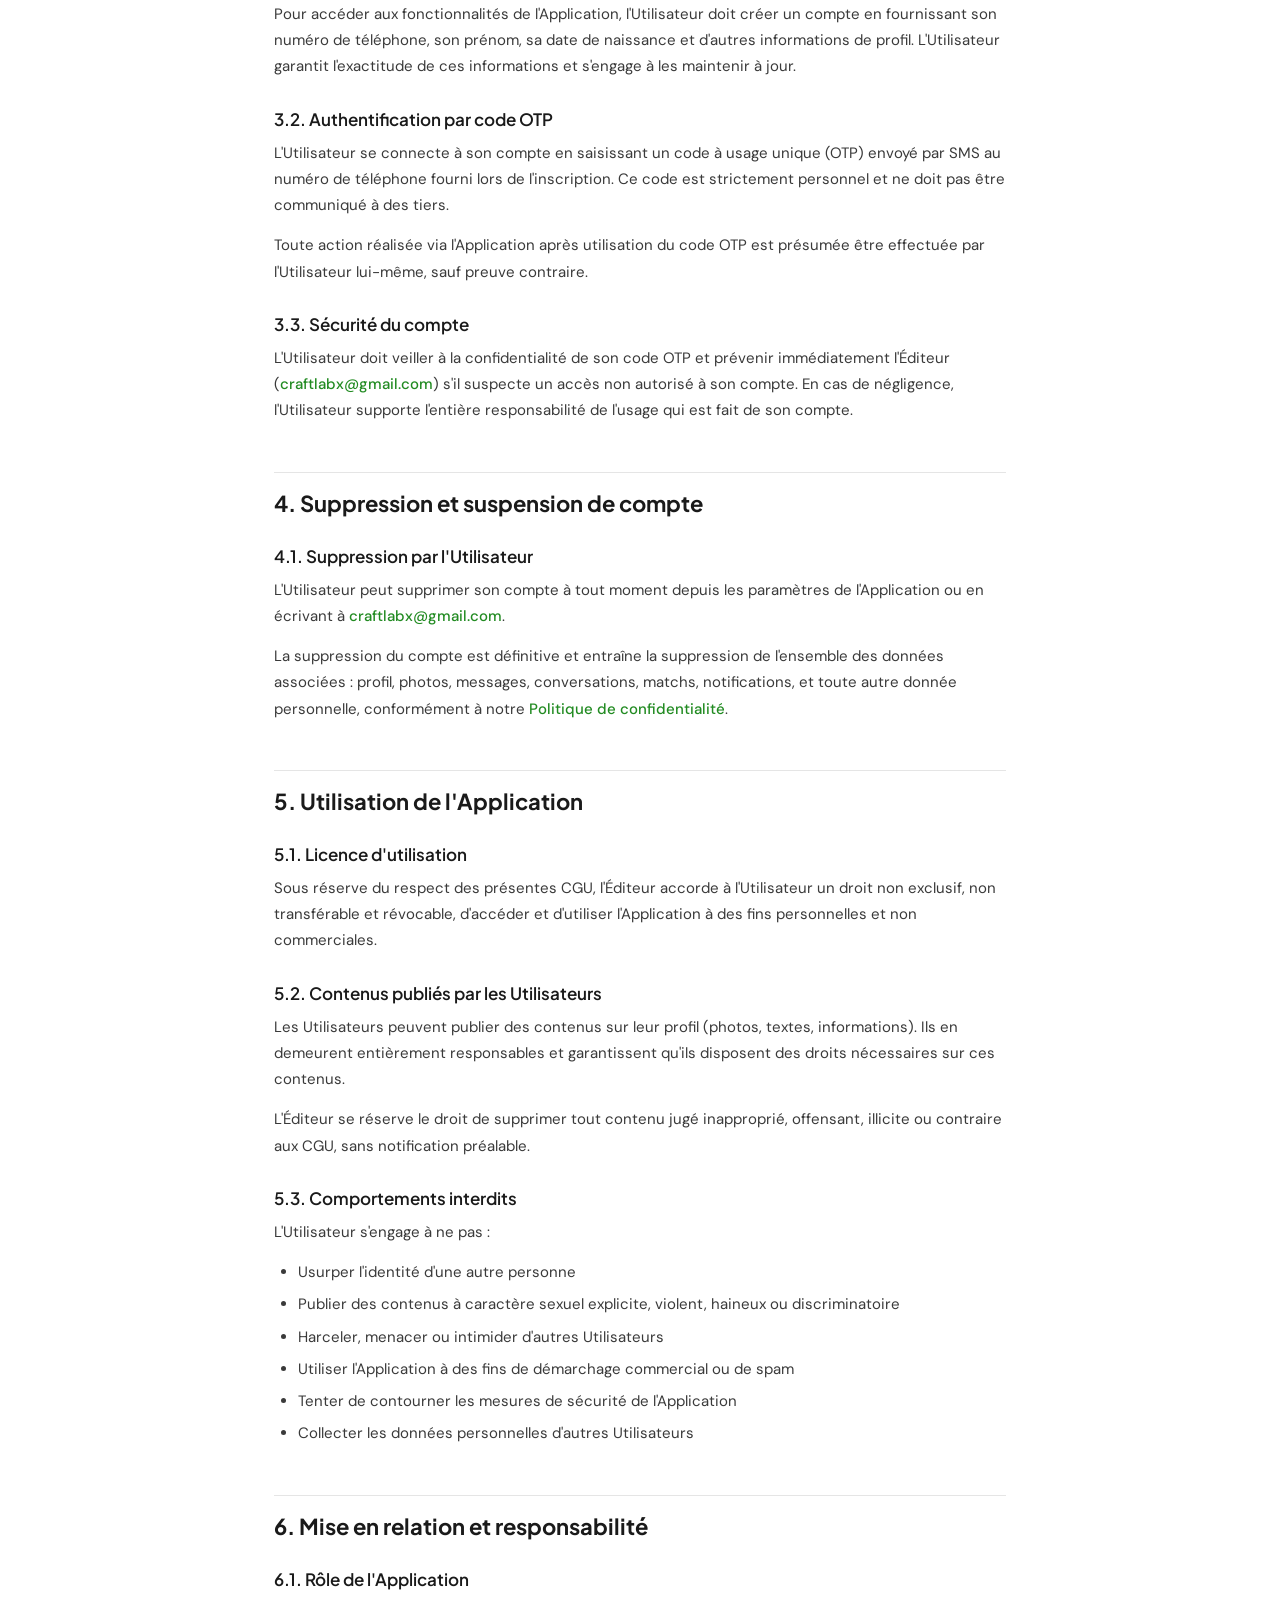
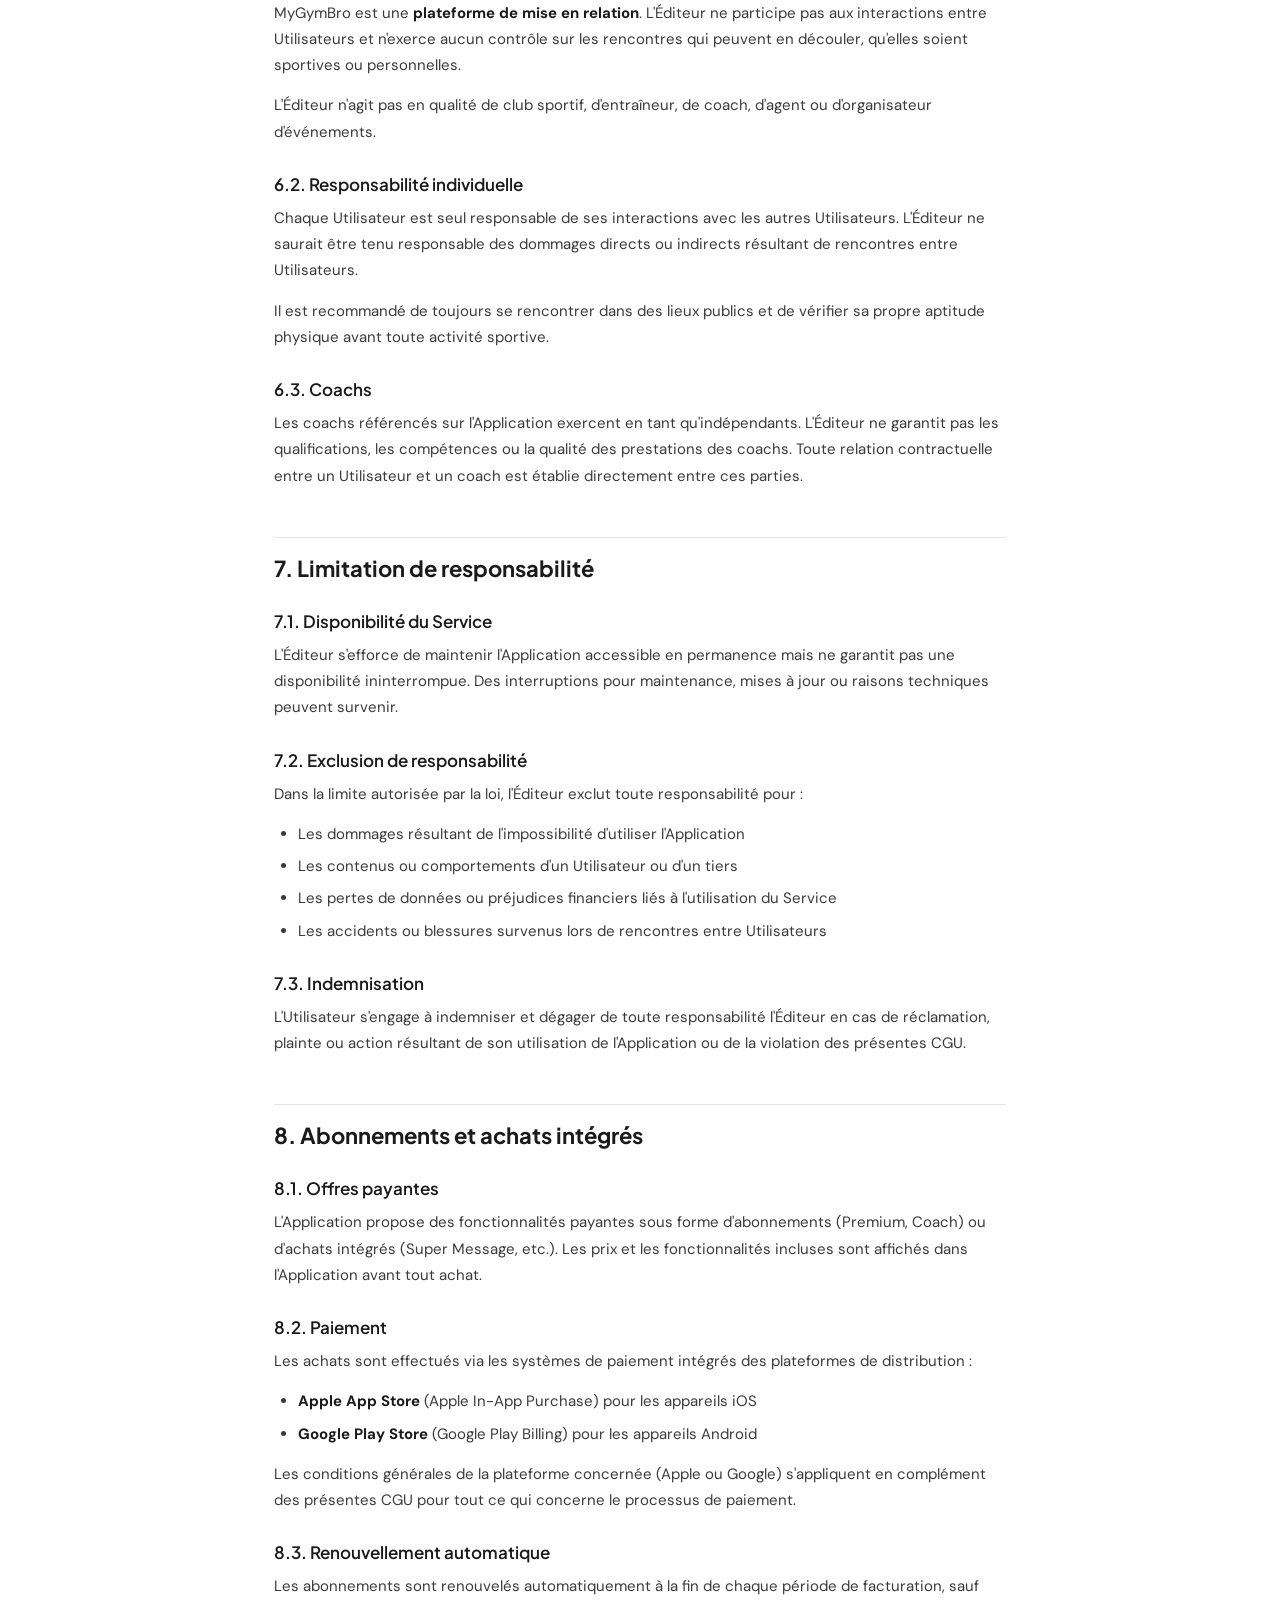
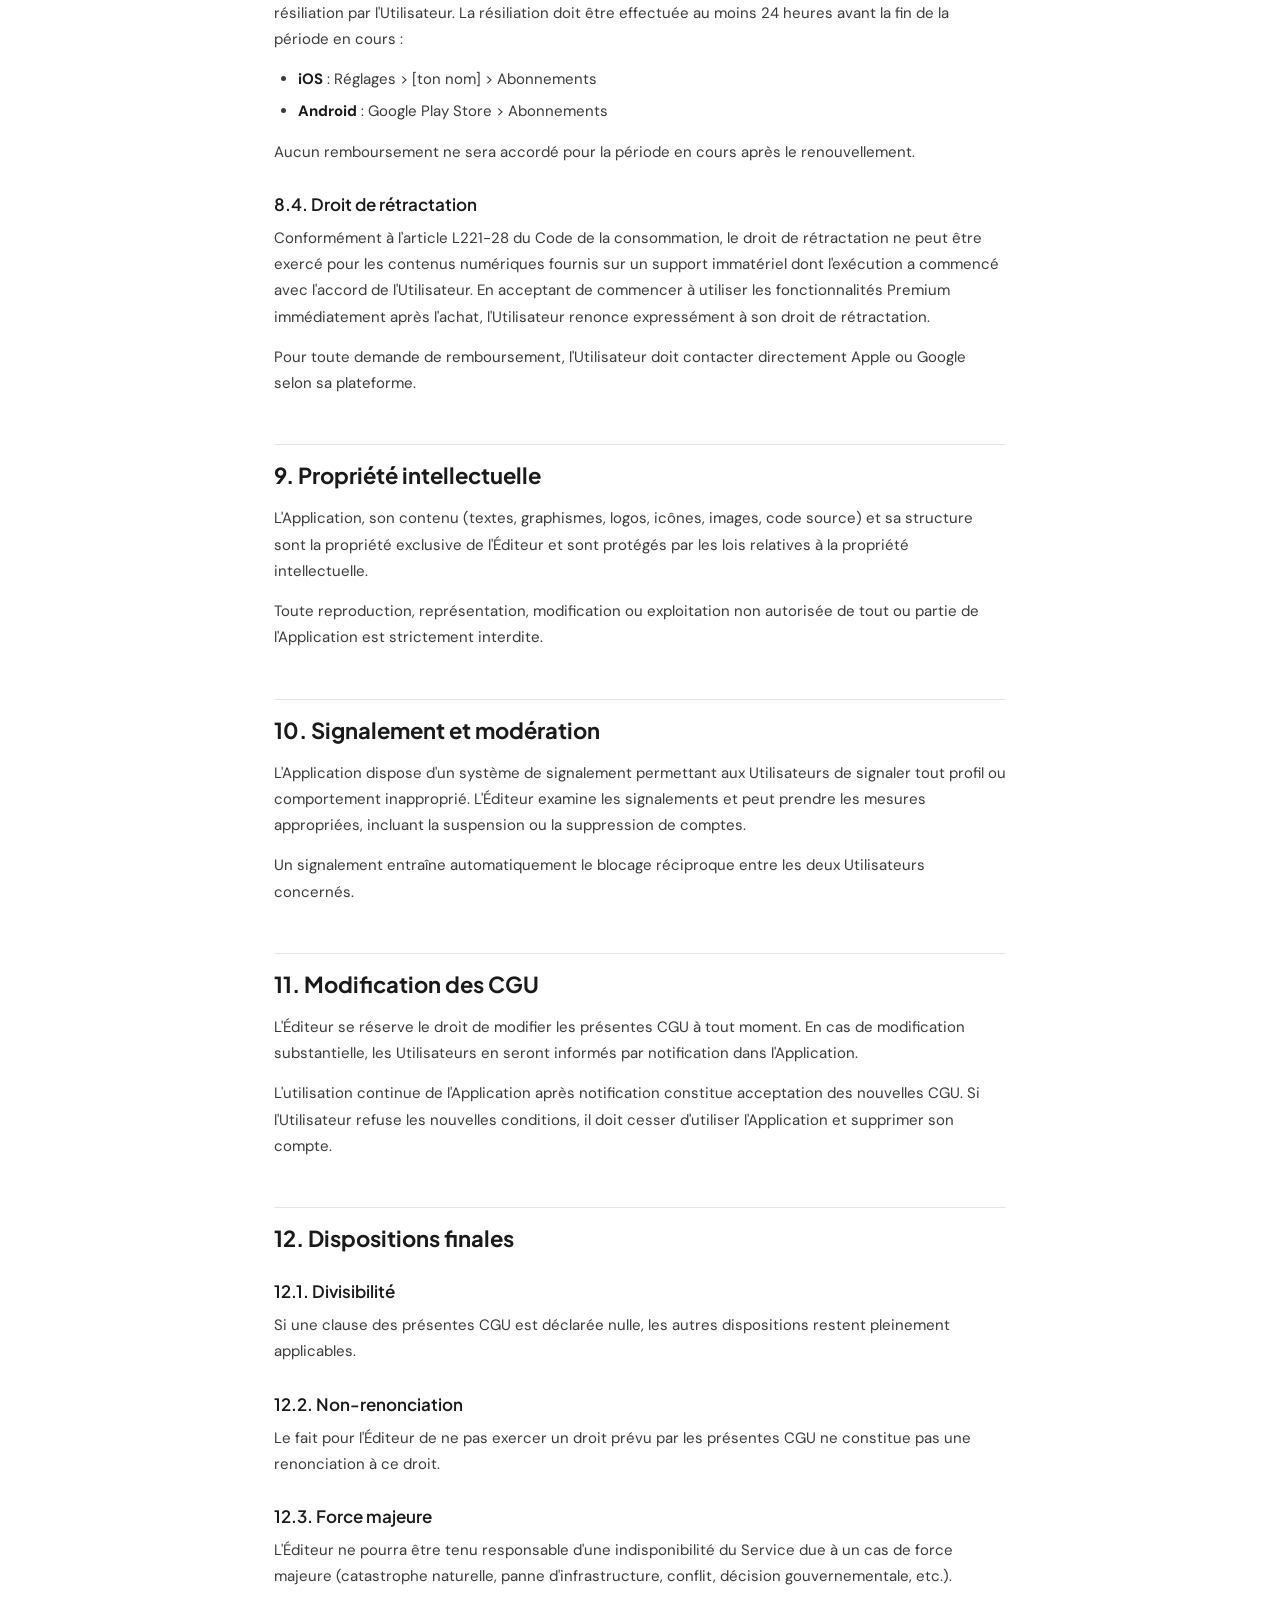
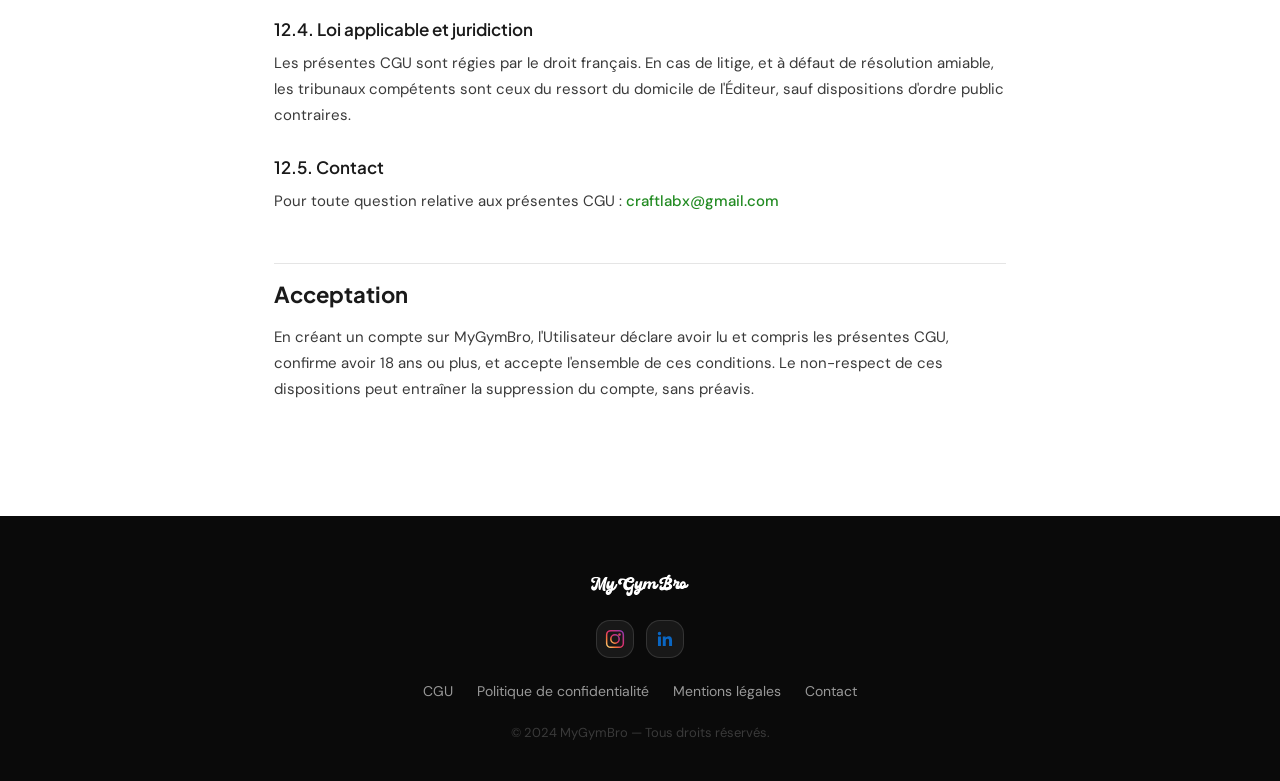
==== commit cd70d5c8: "feat(nav): fermer le menu mobile au clic en dehors" ====
--- a/cgu.html
+++ b/cgu.html
@@ -231,6 +231,13 @@
           toggle.setAttribute('aria-expanded', 'false');
         });
       });
+      document.addEventListener('click', function(e) {
+        if (links.classList.contains('open') && !links.contains(e.target) && !toggle.contains(e.target)) {
+          links.classList.remove('open');
+          toggle.classList.remove('active');
+          toggle.setAttribute('aria-expanded', 'false');
+        }
+      });
     })();
   </script>
 
--- a/styles.css
+++ b/styles.css
@@ -24,6 +24,7 @@
 
 html {
   scroll-behavior: smooth;
+  overflow-x: hidden;
 }
 
 body {
@@ -45,30 +46,41 @@
   opacity: 0;
 }
 
-/* --- Navigation (liquid glass, full width) --- */
+/* --- Navigation (glassmorphism) --- */
 nav {
   position: fixed;
-  top: 0;
+  top: env(safe-area-inset-top, 0px);
   left: 0;
   right: 0;
   z-index: 1000;
-  background: rgba(0, 0, 0, 0.7);
-  border-bottom: 1px solid rgba(255, 255, 255, 0.1);
-  transition: background 0.3s;
+  background: rgba(255, 255, 255, 0.01);
+  border: none;
+  box-shadow:
+    0 8px 32px rgba(0, 0, 0, 0.08),
+    inset 0 -1px 0 rgba(255, 255, 255, 0.04);
+  transition: background 0.3s, box-shadow 0.3s, backdrop-filter 0.3s;
 }
 @supports (backdrop-filter: blur(1px)) {
   nav {
-    backdrop-filter: blur(20px) saturate(180%);
-    -webkit-backdrop-filter: blur(20px) saturate(180%);
+    backdrop-filter: blur(8px) saturate(120%);
+    -webkit-backdrop-filter: blur(8px) saturate(120%);
   }
 }
 nav.nav--scrolled {
-  background: rgba(0, 0, 0, 0.92);
+  background: rgba(10, 10, 10, 0.25);
+  box-shadow:
+    0 12px 40px rgba(0, 0, 0, 0.18),
+    inset 0 -1px 0 rgba(255, 255, 255, 0.03);
+}
+@supports (backdrop-filter: blur(1px)) {
+  nav.nav--scrolled {
+    backdrop-filter: blur(14px) saturate(150%);
+    -webkit-backdrop-filter: blur(14px) saturate(150%);
+  }
 }
 @supports not (backdrop-filter: blur(1px)) {
   nav {
-    background: rgba(0, 0, 0, 0.92);
-    box-shadow: none;
+    background: rgba(0, 0, 0, 0.85);
   }
 }
 .nav-inner {
@@ -104,7 +116,8 @@
   gap: 28px;
   align-items: center;
 }
-.nav-link--home {
+.nav-link--home,
+.nav-link--beta {
   display: none;
 }
 .nav-links a {
@@ -148,36 +161,61 @@
 }
 
 @media (max-width: 768px) {
+  nav {
+    left: 14px;
+    right: 14px;
+    top: 8px;
+    border-radius: 16px;
+  }
   .nav-inner {
-    height: 56px;
+    height: 52px;
+    padding: 0 16px;
   }
   .nav-toggle {
     display: block;
   }
   .nav-links {
     position: fixed;
-    top: 0; right: 0;
+    top: 8px;
+    right: 14px;
     width: 260px;
-    height: 100dvh;
-    height: 100vh;
-    background: rgba(10, 10, 10, 0.98);
-    backdrop-filter: blur(20px);
-    -webkit-backdrop-filter: blur(20px);
+    height: auto;
+    max-height: calc(100dvh - 16px);
+    background: rgba(10, 10, 10, 0.88);
+    border: 1px solid rgba(255, 255, 255, 0.08);
+    border-radius: 16px;
+    box-shadow:
+      0 12px 40px rgba(0, 0, 0, 0.25);
     flex-direction: column;
     justify-content: center;
     gap: 32px;
-    transform: translateX(100%);
+    transform: translateX(calc(100% + 14px));
     transition: transform 0.35s cubic-bezier(0.4, 0, 0.2, 1);
-    padding: 24px;
-    border-radius: 0;
-    border: none;
-    box-shadow: none;
+    padding: 48px 24px;
+    visibility: hidden;
+  }
+  @supports (backdrop-filter: blur(1px)) {
+    .nav-links {
+      backdrop-filter: blur(20px) saturate(150%);
+      -webkit-backdrop-filter: blur(20px) saturate(150%);
+    }
+  }
+  @supports not (backdrop-filter: blur(1px)) {
+    .nav-links {
+      background: rgba(0, 0, 0, 0.9);
+    }
   }
   .nav-links.open {
     transform: translateX(0);
-  }
-  .nav-link--home {
+    visibility: visible;
+  }
+  .nav-link--home,
+  .nav-link--beta {
     display: block;
+  }
+  .nav-link--beta {
+    margin-top: 8px;
+    font-size: 15px !important;
   }
   .nav-links a {
     font-size: 18px;
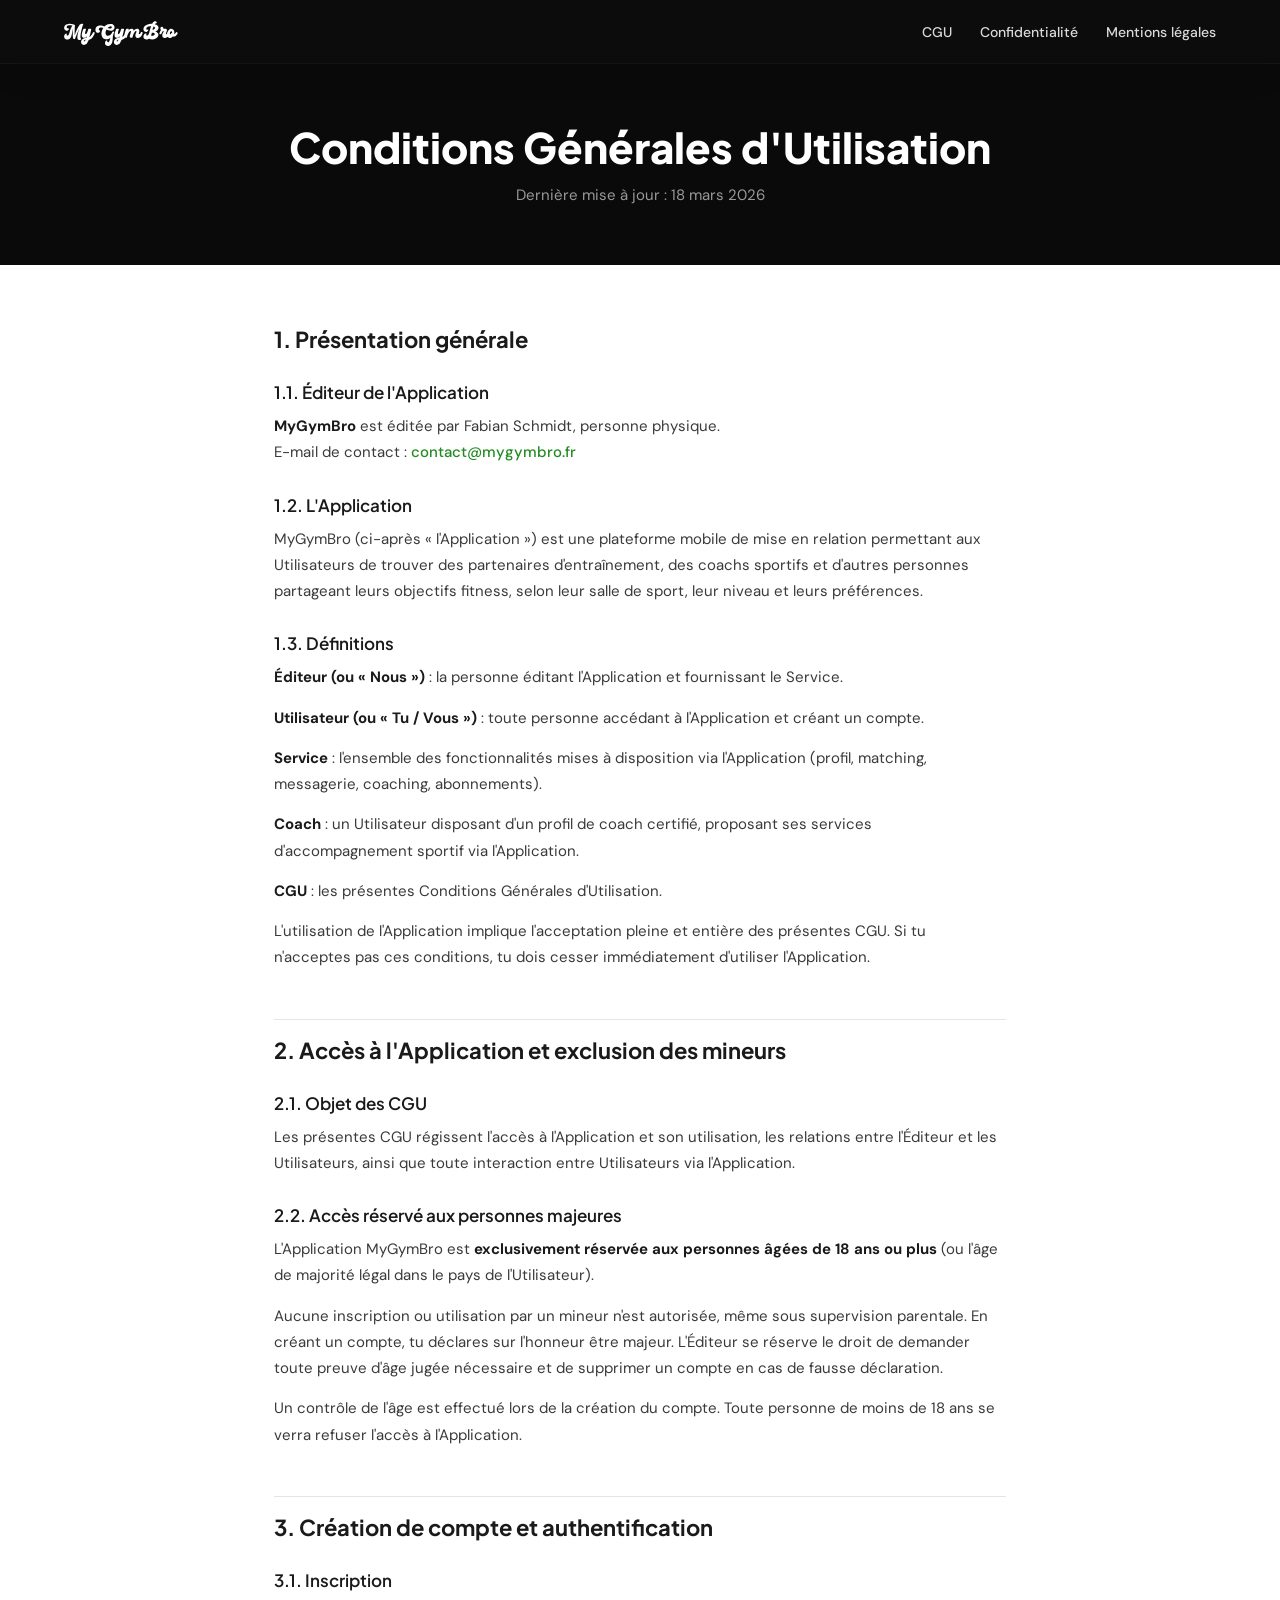
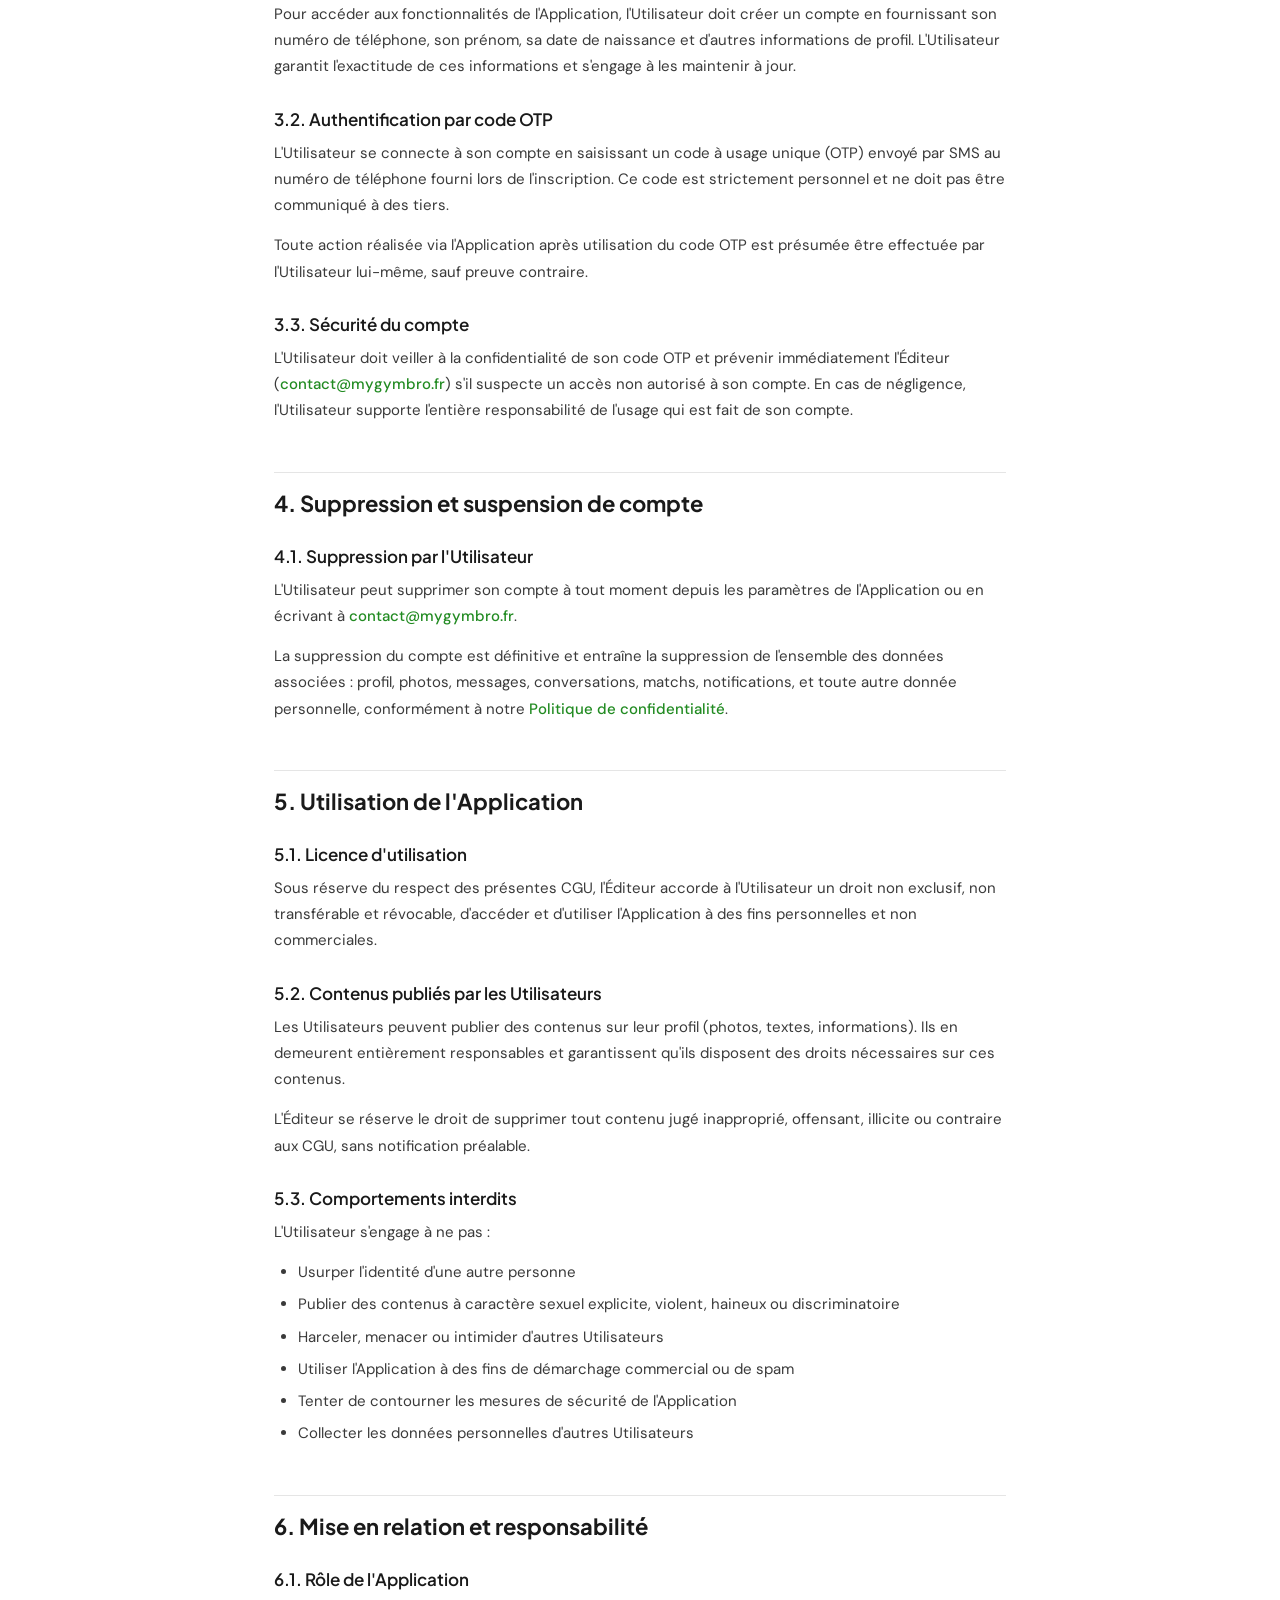
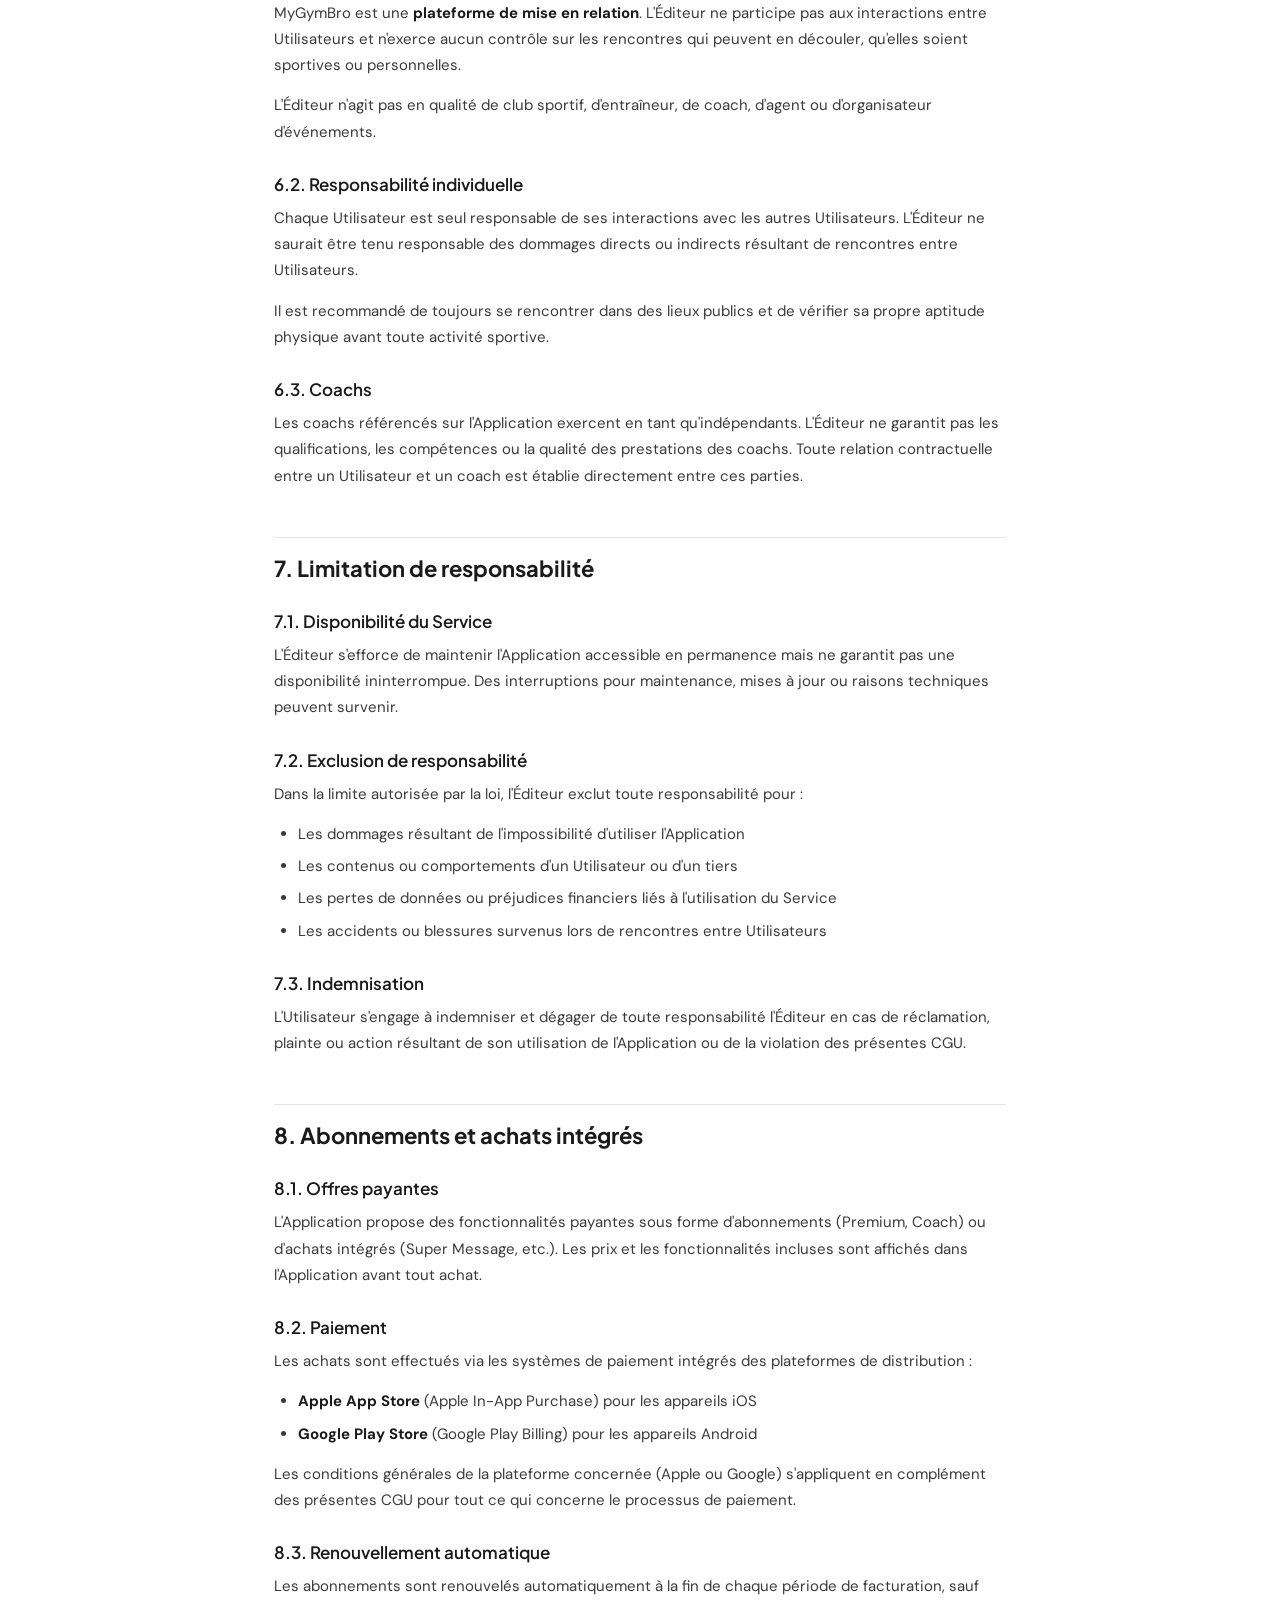
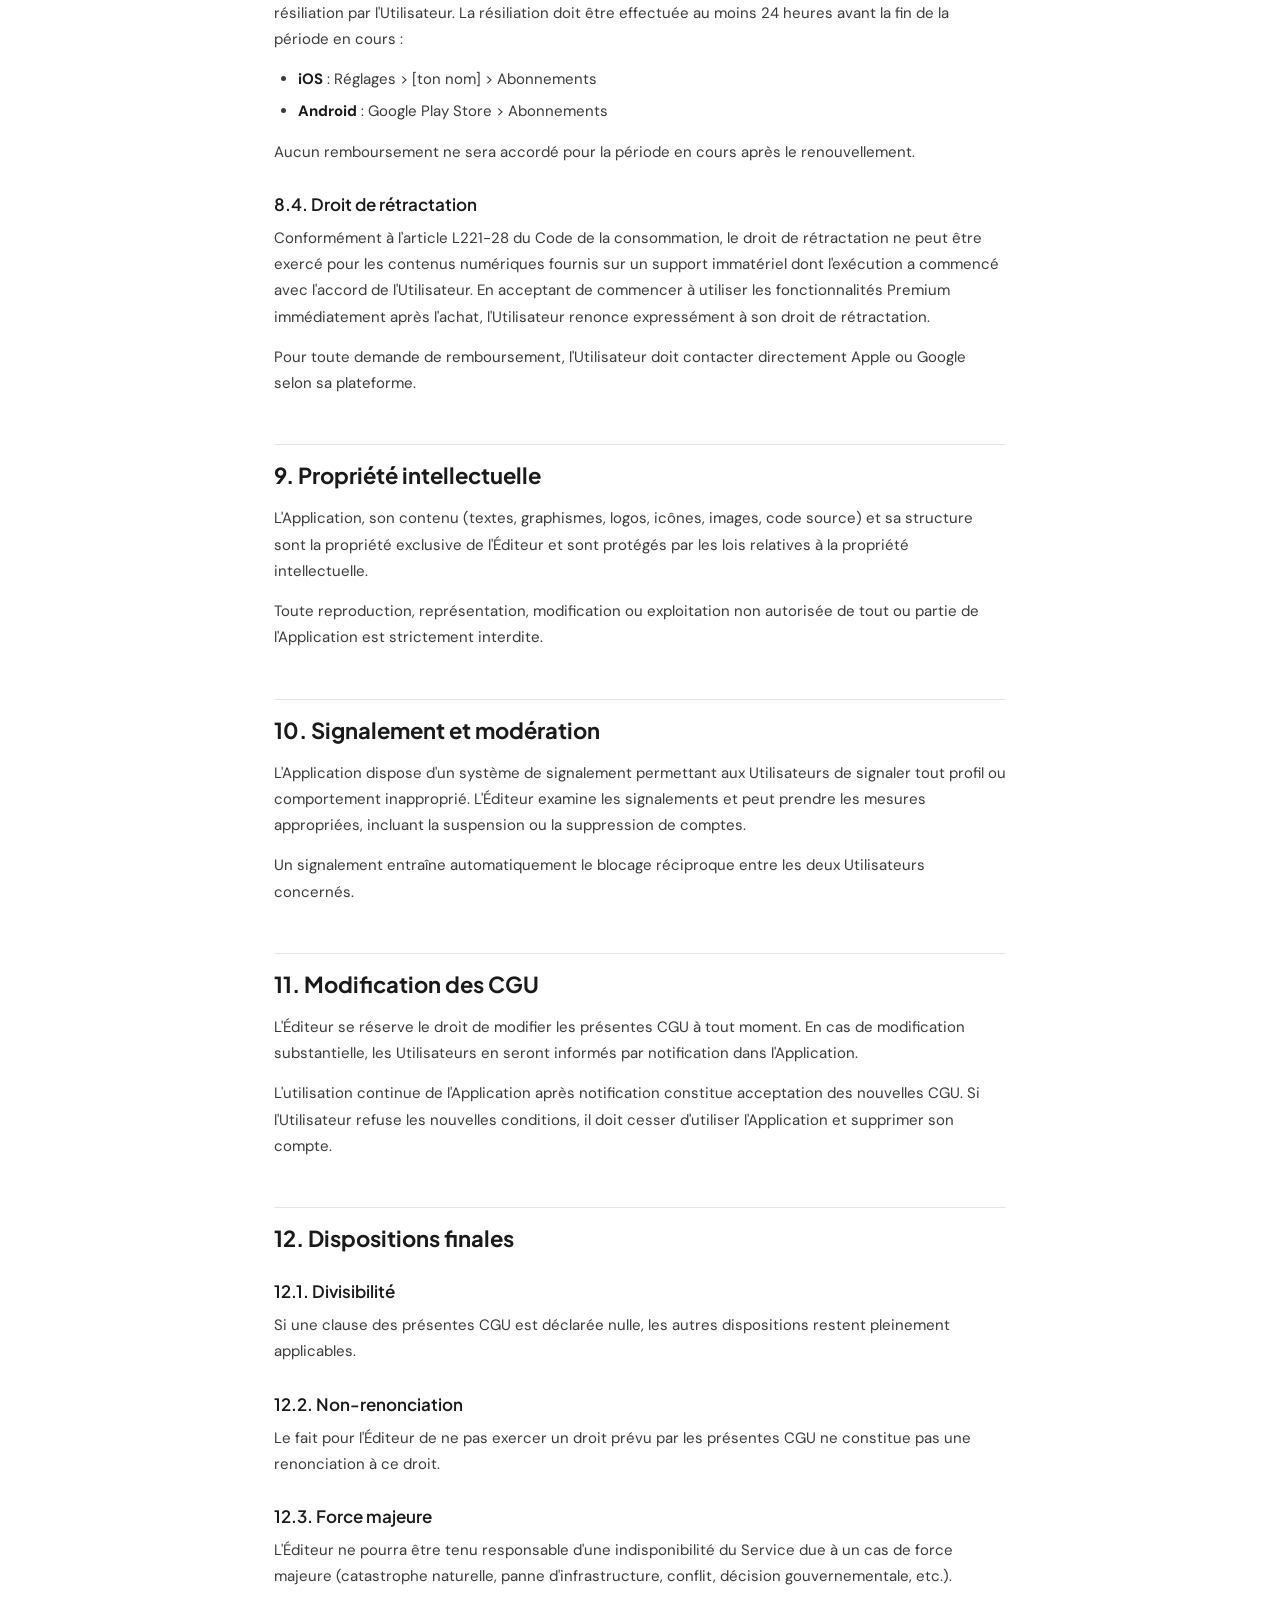
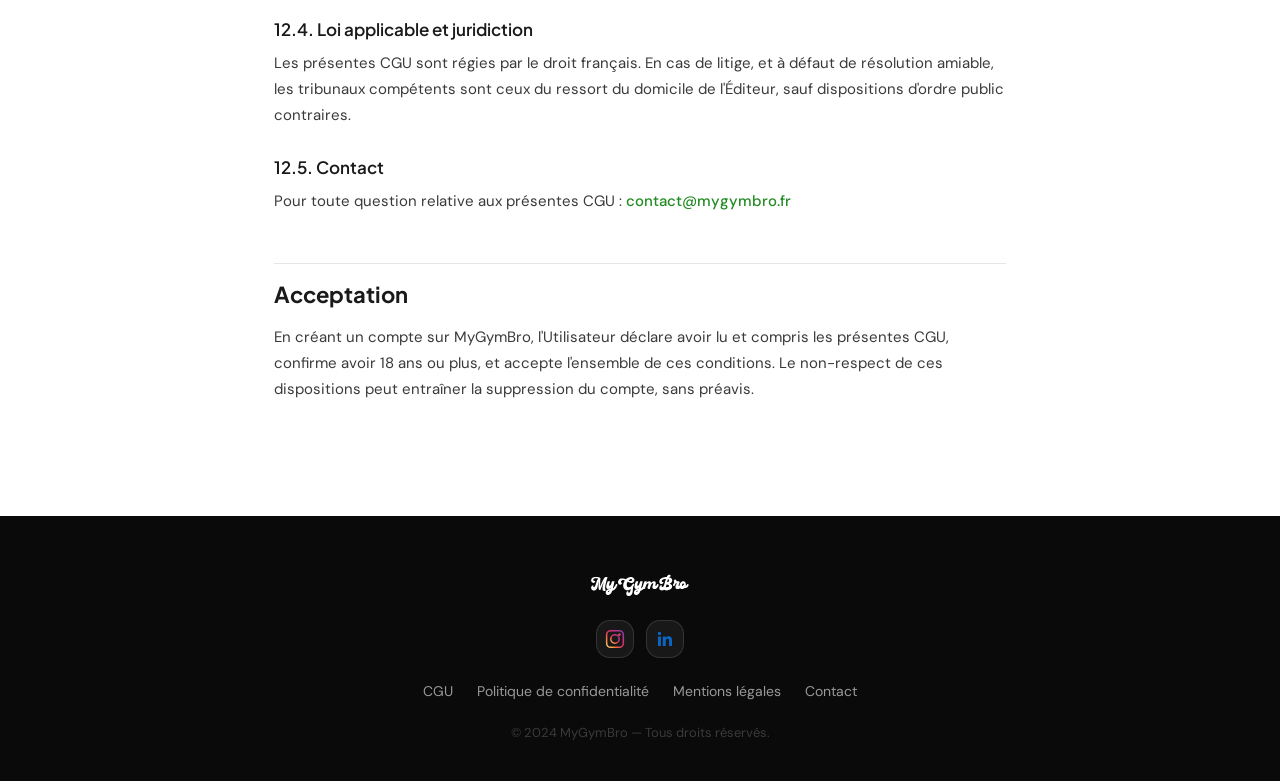
==== commit 11155a9b: "chore: migrer l'email de contact vers contact@mygymbro.fr Remplacement de craftlabx@gmail.com par co" ====
--- a/cgu.html
+++ b/cgu.html
@@ -41,7 +41,7 @@
 
     <h3>1.1. Éditeur de l'Application</h3>
     <p><strong>MyGymBro</strong> est éditée par Fabian Schmidt, personne physique.<br>
-    E-mail de contact : <a href="mailto:craftlabx@gmail.com">craftlabx@gmail.com</a></p>
+    E-mail de contact : <a href="mailto:contact@mygymbro.fr">contact@mygymbro.fr</a></p>
 
     <h3>1.2. L'Application</h3>
     <p>MyGymBro (ci-après « l'Application ») est une plateforme mobile de mise en relation permettant aux Utilisateurs de trouver des partenaires d'entraînement, des coachs sportifs et d'autres personnes partageant leurs objectifs fitness, selon leur salle de sport, leur niveau et leurs préférences.</p>
@@ -74,12 +74,12 @@
     <p>Toute action réalisée via l'Application après utilisation du code OTP est présumée être effectuée par l'Utilisateur lui-même, sauf preuve contraire.</p>
 
     <h3>3.3. Sécurité du compte</h3>
-    <p>L'Utilisateur doit veiller à la confidentialité de son code OTP et prévenir immédiatement l'Éditeur (<a href="mailto:craftlabx@gmail.com">craftlabx@gmail.com</a>) s'il suspecte un accès non autorisé à son compte. En cas de négligence, l'Utilisateur supporte l'entière responsabilité de l'usage qui est fait de son compte.</p>
+    <p>L'Utilisateur doit veiller à la confidentialité de son code OTP et prévenir immédiatement l'Éditeur (<a href="mailto:contact@mygymbro.fr">contact@mygymbro.fr</a>) s'il suspecte un accès non autorisé à son compte. En cas de négligence, l'Utilisateur supporte l'entière responsabilité de l'usage qui est fait de son compte.</p>
 
     <h2>4. Suppression et suspension de compte</h2>
 
     <h3>4.1. Suppression par l'Utilisateur</h3>
-    <p>L'Utilisateur peut supprimer son compte à tout moment depuis les paramètres de l'Application ou en écrivant à <a href="mailto:craftlabx@gmail.com">craftlabx@gmail.com</a>.</p>
+    <p>L'Utilisateur peut supprimer son compte à tout moment depuis les paramètres de l'Application ou en écrivant à <a href="mailto:contact@mygymbro.fr">contact@mygymbro.fr</a>.</p>
     <p>La suppression du compte est définitive et entraîne la suppression de l'ensemble des données associées : profil, photos, messages, conversations, matchs, notifications, et toute autre donnée personnelle, conformément à notre <a href="/politique-confidentialite.html">Politique de confidentialité</a>.</p>
 
     <h2>5. Utilisation de l'Application</h2>
@@ -184,7 +184,7 @@
     <p>Les présentes CGU sont régies par le droit français. En cas de litige, et à défaut de résolution amiable, les tribunaux compétents sont ceux du ressort du domicile de l'Éditeur, sauf dispositions d'ordre public contraires.</p>
 
     <h3>12.5. Contact</h3>
-    <p>Pour toute question relative aux présentes CGU : <a href="mailto:craftlabx@gmail.com">craftlabx@gmail.com</a></p>
+    <p>Pour toute question relative aux présentes CGU : <a href="mailto:contact@mygymbro.fr">contact@mygymbro.fr</a></p>
 
     <h2>Acceptation</h2>
     <p>En créant un compte sur MyGymBro, l'Utilisateur déclare avoir lu et compris les présentes CGU, confirme avoir 18 ans ou plus, et accepte l'ensemble de ces conditions. Le non-respect de ces dispositions peut entraîner la suppression du compte, sans préavis.</p>
@@ -208,7 +208,7 @@
         <a href="/cgu.html">CGU</a>
         <a href="/politique-confidentialite.html">Politique de confidentialité</a>
         <a href="/mentions-legales.html">Mentions légales</a>
-        <a href="mailto:craftlabx@gmail.com">Contact</a>
+        <a href="mailto:contact@mygymbro.fr">Contact</a>
       </div>
       <p class="footer-copy">&copy; 2024 MyGymBro — Tous droits réservés.</p>
     </div>
